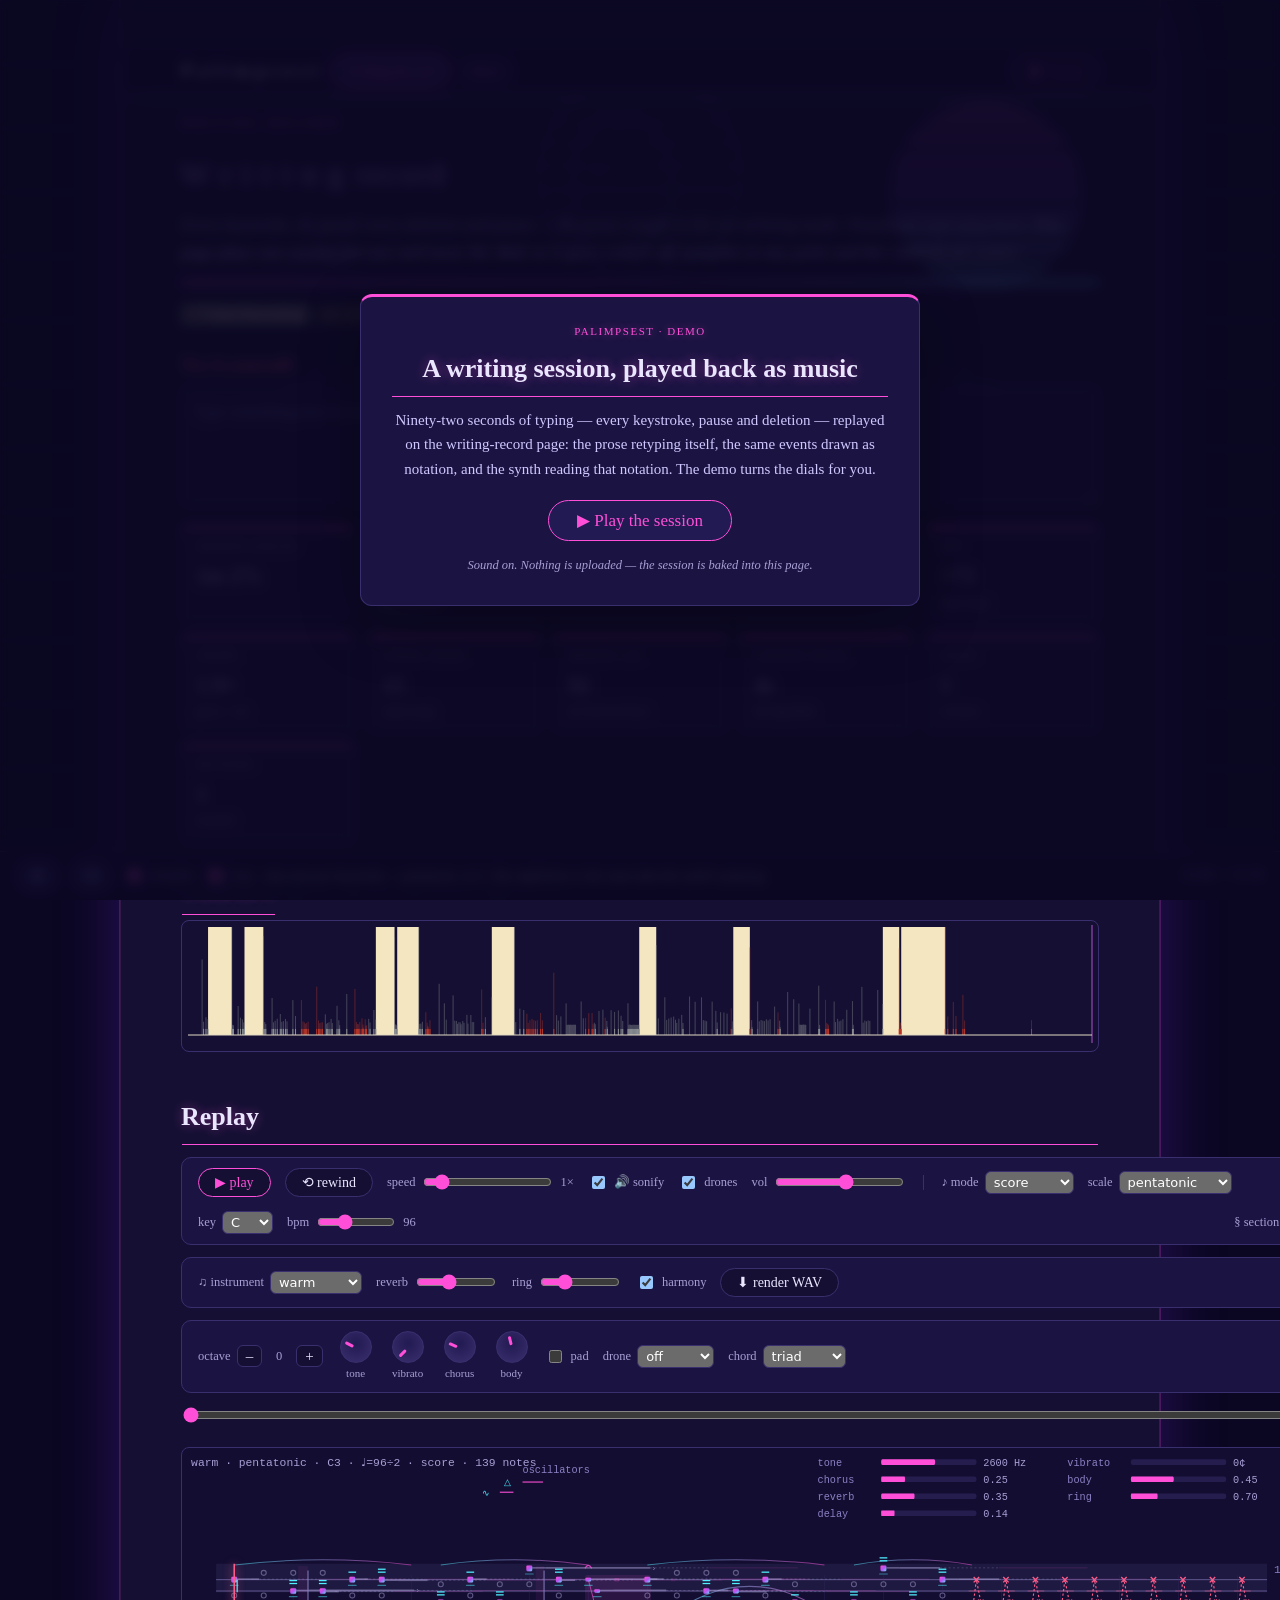
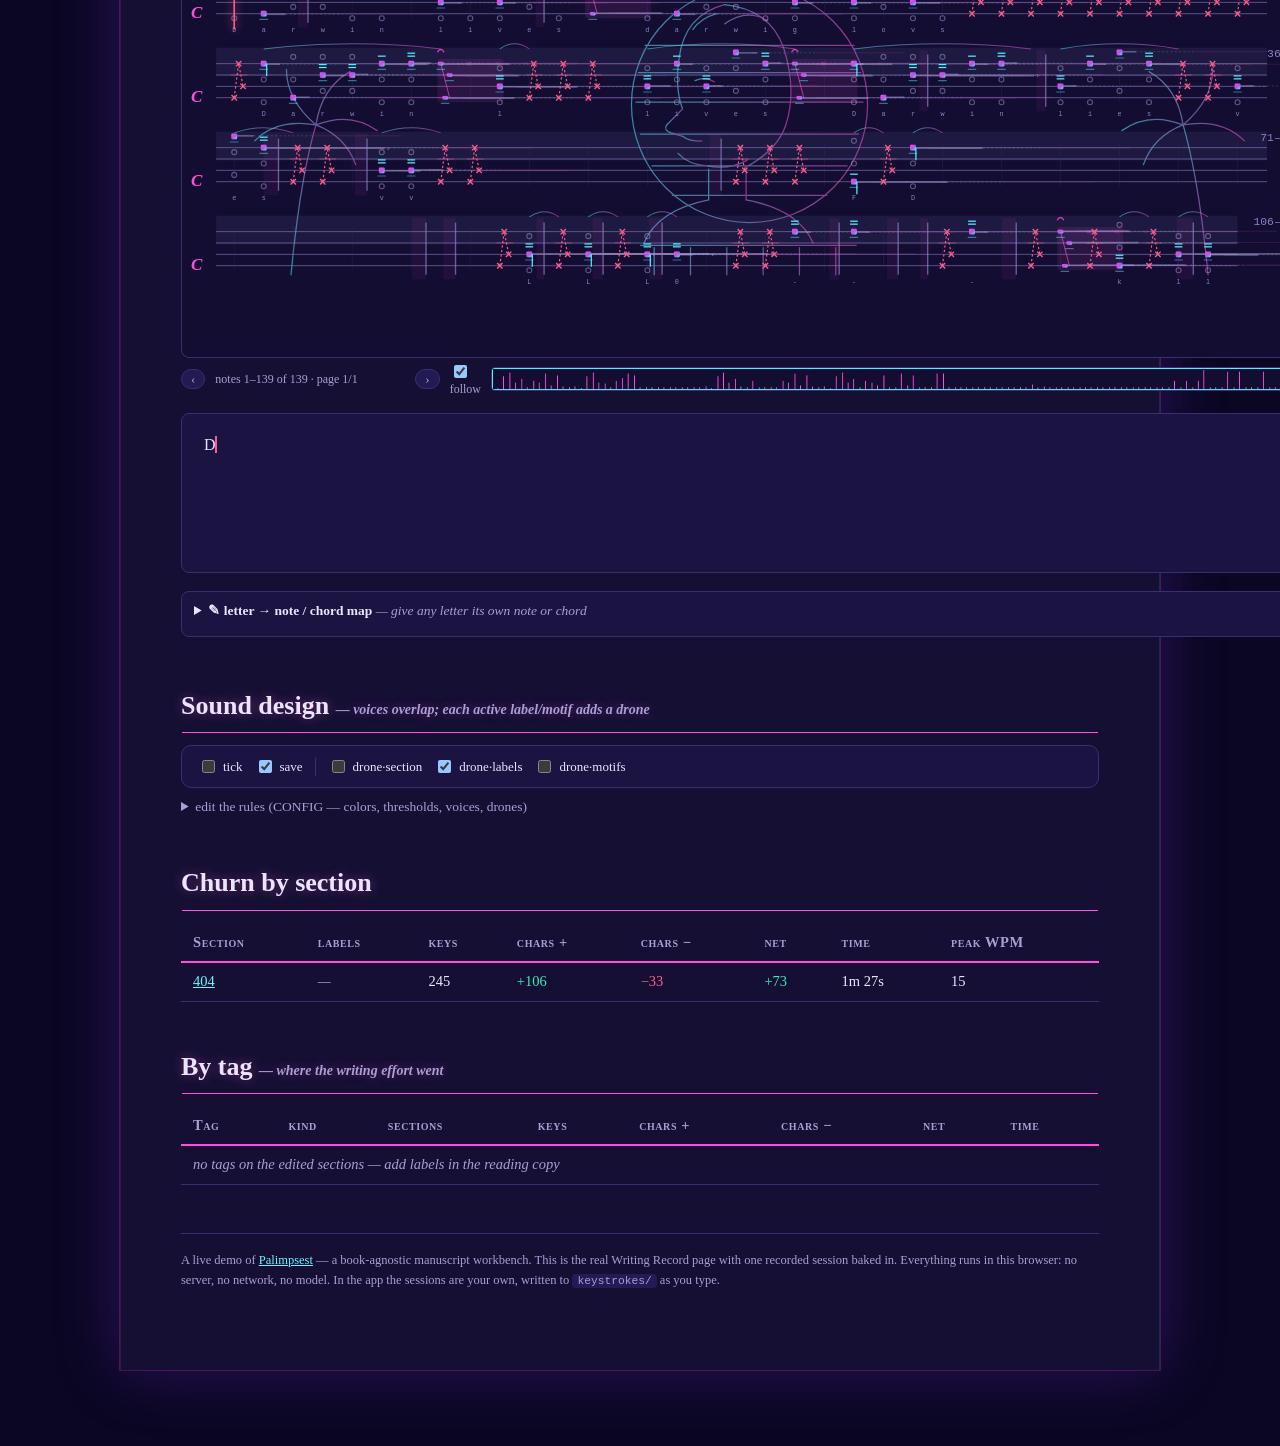
==== docs/index.html @ 19e2993a "Add recording functionality to demo page and make recording controls visible" ====
<!DOCTYPE html><html lang="en" data-theme="vapor" data-ns="paldemo"><head><meta charset="utf-8"><meta name="viewport" content="width=device-width, initial-scale=1"><meta name="description" content="A recorded writing session, replayed as notation and played back by a synthesizer — a live demo of Palimpsest's Writing Record."><script>(function(d){try{var t=localStorage.getItem('pal:'+d.dataset.ns+':theme');if(t==='paper'||t==='vapor')d.dataset.theme=t;}catch(e){}})(document.documentElement)</script>
<title>Palimpsest — Writing Record</title>
<style>
/* ============================================================ THEME TOKENS
   Two looks ship: "paper" (the original) and "vapor" (dark vaporwave). The
   theme is one attribute on <html> — nav.page_head() writes data-theme, pal.js
   flips it — so switching costs no rebuild and no redraw.

   :root holds the PAPER values, which makes paper the CSS fallback: anything
   that escapes theming, and anything printed, still gets a sane colour.
   :root[data-theme="vapor"] overrides.

   Radius and spacing are deliberately NOT tokenised — both themes want the
   same 8px/20px geometry, so tokens there would touch ~120 declarations for no
   visual payoff. Please don't "finish the job".                            */
:root{
  /* — grounds and surfaces, back to front — */
  --bg:#f1ead9;              /* the page behind the sheet */
  --paper:#fbf7ef;           /* the sheet itself (.wrap) */
  --bg2:#efe9da;             /* secondary ground: columns, shelves, bars */
  --sunk:#fbf7ec;            /* inset wells, <details>, code */
  --card:#fffdf8;            /* raised cards, menus, pills */
  --bar:#f6f0e1f2;           /* sticky top bar (translucent) */
  --field:#fff;              /* inputs and button faces */
  --hilite:#faf4e2;          /* active / selected fill */
  --invert-bg:#2b2519;       /* inverted chrome: tooltips, toolbars */
  --invert-ink:#f6f0e1;      /* text on inverted chrome */
  /* — text, most to least prominent — */
  --ink:#2b2519;             /* headings, primary text */
  --ink2:#3a3320;            /* running prose (the manuscript body) */
  --ink3:#43412f;            /* leads, card prose */
  --soft:#5c5340;            /* secondary text */
  --faint:#9c8f76;           /* captions, axis labels */
  --on-accent:#fff;          /* text sitting on a --gold fill */
  /* — accents — */
  --gold:#b8860b;            /* primary accent, brand, rules */
  --accent-hi:#a3760a;       /* accent hover */
  --accent2:#1f8a70;         /* second accent (cyan in vapor) */
  --red:#c0392b;             /* alarm, h3, caret */
  --ok:#1f8a70;              /* insertion / agreement */
  --warn:#a04000;            /* flag / attention */
  --link:#9c5a16;            /* body links */
  /* — lines and depth — */
  --line:#e3d9c4;
  --shadow:0 0 40px rgba(80,60,20,.12);
  --shadow-pop:0 4px 16px rgba(80,60,20,.18);
  --glow:none;                                    /* display-text glow */
  --iris:linear-gradient(90deg,#b8860b,#b8860b);  /* flat in paper */
  --tracking-display:-.01em;
  /* — decorative art strength (0 = off) — */
  --wash:0;                  /* page watermark, diagram pages */
  --wash-prose:0;            /* page watermark, reading surfaces */
  --art-op:.06;              /* the music screen's showpiece */
  --dot-op:0;                /* interpuncts between display letters */
  /* — small distinct surfaces (own tokens so paper parity holds exactly) — */
  --hover:#f4eedd;           /* menu/button hover wash */
  --code-bg:#efe7d4;         /* inline <code> */
  --note-bg:#f4eeddaa;       /* .note tint (translucent) */
  --quote-bg:#f4eedd88;      /* blockquote tint (translucent) */
  --mark-bg:#ffe9a8;         /* search-hit highlight (<mark>) */
}
:root[data-theme="vapor"]{
  /* Neon lives in the CHROME. Running prose stays --ink2 on --paper, a
     low-chroma dark ground at ~13:1, with no gradient and no glow behind it —
     this is a workbench you edit 9,000 words in, not a poster.             */
  --bg:#0b0722; --paper:#151033; --bg2:#191243; --sunk:#120d31; --card:#1b1442;
  --bar:#100b2ee6; --field:#221a52; --hilite:#2b1d5e;
  --invert-bg:#2a1f66; --invert-ink:#f2eeff;
  --ink:#eae6ff; --ink2:#e6e2ff; --ink3:#cfc8ff; --soft:#a89fd4; --faint:#8b81c4;
  --on-accent:#0b0722;
  --gold:#ff4fd8; --accent-hi:#ff7ae6; --accent2:#4ff0ff; --red:#ff5c8a;
  --ok:#3ce8b4; --warn:#ffb347; --link:#6ff2ff;
  --line:#3a2f6e;
  --shadow:0 0 0 1px #ff4fd833, 0 0 60px #6d28d955;
  --shadow-pop:0 8px 28px #05001fcc;
  --glow:0 0 12px #ff4fd866;
  --iris:linear-gradient(100deg,#ff4fd8,#a855f7,#4ff0ff);
  --tracking-display:.05em;
  --wash:.30; --wash-prose:.13; --art-op:.55; --dot-op:.55;
  --hover:#241a58; --code-bg:#241a58; --note-bg:#191243cc; --quote-bg:#19124399;
  --mark-bg:#6b1f57;
  /* Not cosmetic: without this the ~15 native selects on the writing-record
     page, every scrollbar and every range/checkbox render LIGHT on a dark
     page. Nothing else fixes those — they are UA-drawn.                    */
  color-scheme:dark;
}
*{box-sizing:border-box}
body{margin:0;background:var(--bg);color:var(--ink);
  font:17px/1.62 Georgia,"Iowan Old Style",serif}
.wrap{max-width:1040px;margin:0 auto;background:var(--paper);
  padding:48px 60px 80px;box-shadow:var(--shadow);min-height:100vh}
header{border-bottom:2px solid var(--gold);padding-bottom:22px;margin-bottom:8px}
.kicker{letter-spacing:.22em;text-transform:uppercase;font-size:12px;color:var(--gold)}
h1{font-size:40px;margin:.15em 0 .1em;font-weight:600;letter-spacing:-.01em}
h1 span{color:var(--soft);font-weight:400;font-size:30px}
.sub{color:var(--soft);font-style:italic;margin:.4em 0 0}
h2{font-size:26px;margin:1.7em 0 .5em;color:var(--ink);border-bottom:1px solid var(--line);padding-bottom:.2em}
h3{font-size:18px;margin:1.3em 0 .3em;color:var(--red)}
.lead{font-size:17px;color:var(--ink3)}
.note{font-size:14.5px;color:var(--soft);background:var(--note-bg);border-left:3px solid var(--gold);padding:10px 16px;border-radius:0 6px 6px 0}
svg{display:block;width:100%;height:auto;margin:18px 0;border:1px solid var(--line);border-radius:8px;background:var(--paper)}
/* shared sticky top bar (nav.py topbar_html) — same on every page */
.topbar{position:sticky;top:0;z-index:40;display:flex;flex-wrap:wrap;align-items:center;gap:6px 12px;
  margin:0 -60px 20px;padding:9px 60px;background:var(--bar);backdrop-filter:blur(6px);
  border-bottom:1px solid var(--line)}
.topbar .brand{font:600 18px Georgia,serif;color:var(--ink);text-decoration:none;white-space:nowrap;margin-right:2px}
.topbar .brand:hover{color:var(--gold)}
.topbar nav.toc{margin:0;flex:1 1 auto}
.topbar .topacts{display:flex;align-items:center;gap:8px;margin-left:8px}
/* the theme toggle takes the right-hand slot whether or not the server actions
   (Export / Rebuild) are present — they are hidden on file:// */
.paltheme{margin-left:auto;background:transparent;color:var(--gold);display:inline-flex;
  align-items:center;gap:6px}
.paltheme:hover{background:var(--hilite)}
.paltheme .tg{font-size:14px;line-height:1}
.paltheme .tl{font-variant:small-caps;letter-spacing:.06em}
.palbtn{font:13px Georgia,serif;border:1px solid var(--gold);background:var(--gold);color:var(--on-accent);
  border-radius:20px;padding:5px 14px;cursor:pointer;white-space:nowrap}
.palbtn:hover{background:var(--accent-hi);border-color:var(--accent-hi)}
.palbtn[data-pal="rebuild"]{background:transparent;color:var(--gold)}
.palbtn[data-pal="rebuild"]:hover{background:var(--hover)}
.palbtn:disabled{opacity:.45;cursor:not-allowed;background:transparent;color:var(--soft);border-color:var(--line)}
.palexport{position:relative}
.palbtn[data-pal="export-menu"]{display:inline-flex;align-items:center;gap:6px}
.palbtn .caret{font-size:11px;transition:transform .15s}
.palbtn[aria-expanded="true"] .caret{transform:rotate(180deg)}
.palmenu{position:absolute;right:0;top:calc(100% + 6px);z-index:60;background:var(--card);
  border:1px solid var(--line);border-radius:10px;box-shadow:var(--shadow-pop);
  padding:5px;min-width:170px;display:flex;flex-direction:column;gap:2px}
.palmenu[hidden]{display:none}
.palitem{font:13.5px Georgia,serif;text-align:left;background:none;border:0;border-radius:7px;
  padding:7px 12px;cursor:pointer;color:var(--ink)}
.palitem:hover{background:var(--hover);color:var(--gold)}
.palitem:disabled{opacity:.4;cursor:not-allowed;color:var(--soft)}
.palitem:disabled:hover{background:none}
.palmsg{font-size:12.5px;color:var(--soft);font-style:italic;max-width:220px;overflow:hidden;text-overflow:ellipsis;white-space:nowrap}
@media(max-width:760px){.topbar{margin:0 -20px 16px;padding:8px 20px}.topbar .topacts{margin-left:0}}
nav.toc{display:flex;flex-wrap:wrap;gap:8px;margin:22px 0 8px;align-items:center}
/* top-level links + dropdown buttons share one pill look */
nav.toc .navlink,nav.toc .navdrop-btn{font:13.5px Georgia,serif;text-decoration:none;color:var(--soft);
  border:1px solid var(--line);padding:5px 12px;border-radius:20px;background:var(--card);
  cursor:pointer;display:inline-flex;align-items:center;gap:5px}
nav.toc .navlink:hover,nav.toc .navdrop-btn:hover{border-color:var(--gold);color:var(--gold)}
nav.toc .navlink.here,nav.toc .navdrop-btn.here{border-color:var(--gold);color:var(--gold);font-weight:bold;background:var(--field)}
nav.toc .caret{font-size:10px;transition:transform .15s}
nav.toc [aria-expanded="true"] .caret{transform:rotate(180deg)}
.navdrop{position:relative;display:inline-flex}
.navdrop-menu{position:absolute;left:0;top:calc(100% + 6px);z-index:60;background:var(--card);
  border:1px solid var(--line);border-radius:10px;box-shadow:var(--shadow-pop);
  padding:5px;min-width:180px;display:flex;flex-direction:column;gap:1px}
.navdrop-menu[hidden]{display:none}
.navdrop-menu a.navitem{font:13.5px Georgia,serif;text-decoration:none;color:var(--ink);
  border:0;background:none;border-radius:7px;padding:7px 12px;white-space:nowrap;display:block}
.navdrop-menu a.navitem:hover{background:var(--hover);color:var(--gold)}
.navdrop-menu a.navitem.here{color:var(--gold);font-weight:bold}
table{border-collapse:collapse;width:100%;margin:14px 0;font-size:14.5px}
th,td{text-align:left;padding:7px 12px;border-bottom:1px solid var(--line);vertical-align:top}
th{color:var(--soft);font-variant:small-caps;letter-spacing:.04em;border-bottom:2px solid var(--gold)}
footer{margin-top:48px;padding-top:16px;border-top:1px solid var(--line);
  font-size:12.5px;color:var(--soft)}
blockquote{border-left:3px solid var(--gold);margin:1em 0;padding:.3em 18px;color:var(--soft);font-style:italic;background:var(--quote-bg)}
code{background:var(--code-bg);padding:1px 5px;border-radius:4px;font-size:.9em}
a{color:var(--link)}
.lchip{font-size:11px;border:1px solid;border-radius:12px;padding:1px 8px;margin-left:4px;
  display:inline-block;font-style:italic}

/* ---- the page watermark ----------------------------------------------------
   Delivered as CSS, not markup, so it reaches all 16 surfaces (including the
   three hand-written static pages and copyedit) with no HTML changes at all.
   Three deliberate choices:
     · isolation:isolate + z-index:-1, NOT position:relative on .wrap's children —
       that would break .topbar's position:sticky.
     · no-repeat, anchored near the top, never background-attachment:fixed. The
       art sits behind the header and the first screen and then stops, so on a
       238-section reading copy it cannot end up behind paragraph 400. This is
       the readability guard, not the opacity.
     · mix-blend-mode:screen can only lighten, never darken, so it cannot muddy
       text; and suppression is one token (--wash:0 in paper and in print).
   The '#' in the data-URI is percent-encoded — unencoded it truncates the URL at
   the fragment and you get no image and no error. */
.wrap{position:relative;isolation:isolate}
.wrap::before{content:"";position:absolute;inset:0;z-index:-1;pointer-events:none;
  background:url("data:image/svg+xml,<svg xmlns='http://www.w3.org/2000/svg' viewBox='0 0 1000 420' fill='none'> <defs><linearGradient id='i' x1='0' y1='0' x2='1' y2='1'> <stop offset='0' stop-color='%23ff4fd8'/><stop offset='.5' stop-color='%23a855f7'/> <stop offset='1' stop-color='%234ff0ff'/></linearGradient></defs> <g stroke='url(%23i)' stroke-width='1.2' stroke-linecap='round' stroke-linejoin='round'> <%21-- sun: a disc cut by widening bands --> <circle cx='500' cy='170' r='118'/> <path d='M395 108h210M389 132h222M386 158h228M389 186h222M398 214h204M416 242h168'/> <%21-- horizon grid --> <path d='M60 330h880'/> <path d='M60 420 500 330M180 420 500 330M300 420 500 330M420 420 500 330M500 420v-90M580 420 500 330M700 420 500 330M820 420 500 330M940 420 500 330'/> <path d='M150 420h700M250 396h500M330 376h340M395 360h210'/> <%21-- the bust: 3/4 profile, open contours --> <path d='M470 96q-40 10-46 54-4 30 4 52'/> <path d='M428 202l-16 16q-4 6 4 8l12 3'/> <path d='M428 229q8 6 20 5'/> <path d='M424 246q10 12 30 13'/> <path d='M454 259q22 4 40-6'/> <path d='M470 96q46 4 60 44 14 42 2 78-8 24-38 41'/> <path d='M494 259v34M456 262v31'/> <path d='M441 168q10-5 20 1'/> <path d='M470 116q22-16 44-4M462 106q-16 4-24 16'/> <%21-- shoulders and a fluted column stub --> <path d='M456 293q-52 10-66 44M494 293q54 10 68 44'/> <path d='M386 337h228'/> <path d='M400 420V344M436 420V342M472 420V341M508 420V341M544 420V342M580 420V344'/> <path d='M392 420h216'/> <%21-- palms, flanking --> <path d='M118 420q10-96 26-152'/> <path d='M144 268q-40-6-62 16M144 268q-30-26-30-56M144 268q6-38 34-54M144 268q34-14 62 6M144 268q30 12 40 40'/> <path d='M882 420q-10-96-26-152'/> <path d='M856 268q40-6 62 16M856 268q30-26 30-56M856 268q-6-38-34-54M856 268q-34-14-62 6M856 268q-30 12-40 40'/> </g></svg>") no-repeat center 30px / min(860px,88%) auto;
  opacity:var(--wash);mix-blend-mode:screen}
/* The two surfaces you actually write in get the quieter setting. Keyed off the
   presence of a section block (.sec = reading copy, .ce = copyedit) so no builder
   has to know about it. */
body:has(.sec) .wrap::before,
body:has(.ce) .wrap::before{opacity:var(--wash-prose)}

/* ---- vapor display type ---------------------------------------------------
   The interpunct is a pseudo-element on a wrapper span pal.js added (dotifyLead).
   In paper there is NO ::after rule at all — deliberately, rather than hiding it
   with opacity:0, because an invisible pseudo-element still occupies advance
   width and would silently space out every heading on the quiet theme. */
[data-theme="vapor"] .dt::after{content:"\00B7";color:var(--gold);opacity:var(--dot-op)}
[data-theme="vapor"] .dt.last::after{content:none}   /* no trailing dot per word */
[data-theme="vapor"] h1{letter-spacing:var(--tracking-display);text-shadow:var(--glow)}
[data-theme="vapor"] .topbar .brand{letter-spacing:.04em}
/* the kickers already use '·' as a WORD separator, so they get the signature from
   tracking instead of letter-dotting (which would read R·e·g·i·s·t·e·r· ·S·t·r·i·p) */
[data-theme="vapor"] .kicker{letter-spacing:.34em}

/* ---- vapor chrome ---------------------------------------------------------
   Where the look actually lives. All of it is confined to frame and furniture —
   headers, rules, chips, spines, the bar — so the manuscript body underneath
   stays plain light-on-dark with no gradient and no glow behind it. */
[data-theme="vapor"] body{
  /* a faint horizon grid over the whole page, fixed so it reads as a ground the
     content floats on rather than something that scrolls with the text */
  background-image:
    repeating-linear-gradient(to right, #ff4fd80c 0 1px, transparent 1px 64px),
    repeating-linear-gradient(to bottom, #4ff0ff0a 0 1px, transparent 1px 64px);
  background-attachment:fixed;
}
/* the header rule becomes the iridescent band */
[data-theme="vapor"] header{border-bottom:0;padding-bottom:18px;position:relative}
[data-theme="vapor"] header::after{content:"";position:absolute;left:0;right:0;bottom:0;height:3px;
  background:var(--iris);border-radius:2px;box-shadow:0 0 14px #ff4fd855}
/* a sun sitting behind the page title: disc + scan bands, drawn in pure CSS */
[data-theme="vapor"] header::before{content:"";position:absolute;right:2%;top:-14px;
  width:190px;height:190px;border-radius:50%;pointer-events:none;z-index:0;
  background:
    repeating-linear-gradient(to bottom, transparent 0 12px, #0b072266 12px 15px,
      transparent 15px 26px, #0b072288 26px 31px, transparent 31px 46px, #0b0722aa 46px 54px),
    linear-gradient(180deg,#ff4fd8,#a855f7 55%,#4ff0ff);
  opacity:.30;filter:blur(.3px)}
[data-theme="vapor"] header>*{position:relative;z-index:1}
[data-theme="vapor"] h2{border-bottom:0;box-shadow:0 2px 0 -1px var(--gold);text-shadow:var(--glow)}
[data-theme="vapor"] .kicker{text-shadow:0 0 10px #ff4fd877}
[data-theme="vapor"] .topbar{border-bottom:0;box-shadow:0 1px 0 0 #ff4fd855, 0 6px 24px -12px #4ff0ff66}
[data-theme="vapor"] .palbtn{background:var(--iris);border-color:transparent;color:#0b0722;font-weight:600}
[data-theme="vapor"] .palbtn[data-pal="rebuild"],[data-theme="vapor"] .paltheme{
  background:transparent;color:var(--gold);border-color:var(--gold)}
[data-theme="vapor"] nav.toc .navlink.here,[data-theme="vapor"] nav.toc .navdrop-btn.here{
  box-shadow:0 0 12px -2px var(--gold)}
/* a section's coloured spine gets a glow; the prose inside is untouched */
[data-theme="vapor"] .sec{box-shadow:-3px 0 14px -6px var(--gold)}
[data-theme="vapor"] .wrap{border-left:1px solid #ff4fd822;border-right:1px solid #4ff0ff1c}
/* editable surfaces: an invisible caret makes the app unusable, and the default
   selection is unreadable on this ground */
[data-theme="vapor"] .body,[data-theme="vapor"] textarea,[data-theme="vapor"] input,
[data-theme="vapor"] [contenteditable]{caret-color:var(--gold)}
[data-theme="vapor"] ::selection{background:#ff4fd855;color:#fff}
[data-theme="vapor"] ::placeholder{color:var(--faint);opacity:1}

/* "built HH:MM" badge (nav.build_stamp) — a stale tab should be obvious */
.buildstamp{position:fixed;bottom:6px;left:8px;z-index:99999;font:11px/1 ui-monospace,Menlo,monospace;
  color:var(--faint);background:var(--bar);border:1px solid var(--line);border-radius:6px;
  padding:3px 7px;pointer-events:none;user-select:none}
@media(max-width:760px){.wrap{padding:28px 20px}h1{font-size:30px}}

/* print / PDF: black-and-white friendly — drop chrome, render colored chips as outlined
   black-on-white so nothing depends on colour on a mono printer */
@media print{
  /* Print is its own theme and must not depend on which look you were reading in:
     forcing the tokens here makes both themes print identically, and keeps the
     exports (which never see this stylesheet) honest. */
  :root, :root[data-theme="vapor"]{
    --bg:#fff; --paper:#fff; --bg2:#fff; --sunk:#fff; --card:#fff; --bar:#fff;
    --field:#fff; --hilite:#fff; --invert-bg:#fff; --invert-ink:#000;
    --ink:#000; --ink2:#000; --ink3:#000; --soft:#333; --faint:#555; --on-accent:#000;
    --gold:#000; --accent-hi:#000; --accent2:#000; --red:#000; --ok:#000; --warn:#000;
    --link:#000; --line:#bbb;
    --shadow:none; --shadow-pop:none; --glow:none; --iris:none;
    --note-bg:#fff; --quote-bg:#fff; --code-bg:#fff; --hover:#fff; --mark-bg:#fff;
    --wash:0; --wash-prose:0; --art-op:0; --dot-op:0;
    --tracking-display:-.01em;
    color-scheme:light;
  }
  .dt::after{content:none}          /* not opacity:0 — that keeps the advance width */
  .paltheme,.wrap::before{display:none !important}
  /* the vapor chrome is decoration: none of it should reach paper */
  [data-theme="vapor"] body{background-image:none}
  [data-theme="vapor"] header::before,[data-theme="vapor"] header::after{display:none}
  [data-theme="vapor"] header{border-bottom:2px solid #000;padding-bottom:22px}
  [data-theme="vapor"] h2{box-shadow:none;border-bottom:1px solid #bbb;text-shadow:none}
  [data-theme="vapor"] .kicker{text-shadow:none}
  [data-theme="vapor"] .sec,[data-theme="vapor"] .wrap,[data-theme="vapor"] .topbar{
    box-shadow:none;border-left-color:#bbb;border-right-color:#bbb}
  .nh{fill:#000}
  #scoreart .art-bust,#scoreart .art-palm,#scoreart .art-sun{display:none}
  body{background:#fff;color:#000}
  .wrap{max-width:none;box-shadow:none;padding:0 8px;min-height:0}
  /* hide the interactive chrome */
  .topbar,nav.toc,.buildstamp,.filterbar,.idxctl,.idxhelp,#bstatus,#modebar,.paltheme,
  #recbar,#secbar,#seltoolbar,.rctl,#voices,.cfg,#drop,.src,.replay .rctl,.filt,.go{display:none !important}
  /* colour → outlined black/white (chips, pills, counts, badges) */
  .mchip,.lchip,.term .tg,.term .ct,.colhd .gn,.shelfct,.partbadge,
  .cebadge,.achip,.lchip{background:#fff !important;color:#000 !important;border:1px solid #999 !important;box-shadow:none !important}
  a,.term .secs a,.row,.tn,.al,.nt{color:#000 !important}
  .row{border:1px solid #bbb !important;border-left:3px solid #000 !important;background:#fff !important}
  h1,h2,.typegrp h2{color:#000 !important;border-bottom-color:#000 !important}
  .term,.typegrp,.row,tr{break-inside:avoid}
}

/* Palimpsest — writing-record DEMO chrome.
 * Everything the standalone page adds on top of the real style.css: the
 * click-to-start splash (a gesture is required before any browser will let the
 * synth make a sound), the caption bar the autopilot narrates into, and the
 * removal of the source pickers — this page has exactly one session in it. */

/* one session, baked in: no file picker, no drop zone, no server list */
.src, #drop { display: none !important; }

body { padding-bottom: 76px; }        /* room for the fixed caption bar */

/* ---------------------------------------------------------------- splash --- */
.demosplash {
  position: fixed; inset: 0; z-index: 60; display: flex; align-items: center; justify-content: center;
  background: color-mix(in srgb, var(--bg) 86%, transparent);
  backdrop-filter: blur(6px); padding: 24px; transition: opacity .38s;
}
.demosplash.gone { opacity: 0; pointer-events: none; }
.demosplash .card {
  max-width: 560px; background: var(--card); border: 1px solid var(--line);
  border-top: 3px solid var(--gold); border-radius: 12px; padding: 26px 30px 30px;
  box-shadow: 0 18px 60px rgba(0,0,0,.28); text-align: center;
}
.demosplash .kicker { font-size: 11px; letter-spacing: .14em; text-transform: uppercase; color: var(--gold); }
.demosplash h2 { margin: 8px 0 12px; border: none; font-size: 26px; color: var(--ink); }
.demosplash p { color: var(--ink3); font: 15px/1.65 Georgia, serif; margin: 0 0 18px; }
.demosplash .fine { font-size: 12.5px; color: var(--soft); font-style: italic; margin: 14px 0 0; }
.demosplash button {
  font: 17px Georgia, serif; border: 1px solid var(--gold); color: var(--gold);
  background: var(--field); border-radius: 24px; padding: 9px 28px; cursor: pointer; transition: .15s;
}
.demosplash button:hover { background: var(--hilite); }

/* ----------------------------------------------------------- caption bar --- */
.demobar {
  position: fixed; left: 0; right: 0; bottom: 0; z-index: 40;
  display: flex; align-items: center; gap: 12px; padding: 9px 16px;
  background: var(--bar); border-top: 1px solid var(--line);
  backdrop-filter: blur(8px); font: 13px Georgia, serif; color: var(--soft);
}
.demobar button {
  font: 15px Georgia, serif; border: 1px solid var(--line); background: var(--field);
  color: var(--ink); border-radius: 18px; padding: 3px 13px; cursor: pointer; line-height: 1.5;
}
.demobar button:hover { border-color: var(--gold); color: var(--gold); }
.demobar label { display: inline-flex; align-items: center; gap: 5px; font-size: 12.5px; white-space: nowrap; }
.demobar input[type=checkbox] { accent-color: var(--gold); }
#demo-say {
  flex: 1; min-width: 0; color: var(--ink2); font-style: italic; transition: opacity .16s;
  overflow: hidden; text-overflow: ellipsis; white-space: nowrap;
}
#demo-prog { font: 12px ui-monospace, Menlo, monospace; color: var(--faint); }

@media (max-width: 700px) {
  .demobar { flex-wrap: wrap; }
  #demo-say { flex-basis: 100%; white-space: normal; }
}

</style>
<style>
.src{display:flex;flex-wrap:wrap;gap:10px;align-items:center;margin:16px 0}
.src select,.src button,.src label.file{font:13.5px Georgia,serif;border:1px solid var(--line);
  background:var(--card);border-radius:18px;padding:5px 14px;color:var(--soft);cursor:pointer}
.src select:hover,.src button:hover,.src label.file:hover{border-color:var(--gold);color:var(--gold)}
.src input[type=file]{display:none}
#drop{border:2px dashed var(--line);border-radius:10px;padding:22px;text-align:center;color:var(--soft);
  margin:8px 0 18px;transition:.15s;font-style:italic}
#drop.hot{border-color:var(--gold);background:var(--sunk);color:var(--gold)}
.stats{display:grid;grid-template-columns:repeat(auto-fill,minmax(150px,1fr));gap:12px;margin:12px 0 8px}
.tile{background:var(--card);border:1px solid var(--line);border-top:3px solid var(--gold);
  border-radius:8px;padding:9px 14px}
.tile .k{font-size:11px;text-transform:uppercase;letter-spacing:.06em;color:var(--soft)}
.tile .v{font-size:22px;color:var(--ink);margin-top:2px}
.tile .u{font-size:12px;color:var(--soft)}
.striphd{display:flex;align-items:center;gap:14px;flex-wrap:wrap;margin:26px 0 6px}
.leg{display:inline-flex;align-items:center;gap:5px;font-size:12.5px;color:var(--soft)}
.leg i{width:11px;height:11px;border-radius:2px;display:inline-block}
#strip{width:100%;height:132px;border:1px solid var(--line);border-radius:8px;background:var(--paper);display:block}
.replay{display:grid;grid-template-columns:1fr;gap:12px;margin-top:10px}
.rctl{display:flex;flex-wrap:wrap;gap:14px;align-items:center;background:var(--card);
  border:1px solid var(--line);border-radius:10px;padding:10px 16px}
.rctl button{font:14px Georgia,serif;border:1px solid var(--line);background:var(--paper);
  border-radius:20px;padding:5px 16px;cursor:pointer;color:var(--ink)}
.rctl button.primary{border-color:var(--gold);color:var(--gold)}
.rctl label{font-size:12.5px;color:var(--soft);display:inline-flex;align-items:center;gap:6px}
.rctl input[type=range]{accent-color:var(--gold)}
.rctl .sect{font-size:12.5px;color:var(--soft);margin-left:auto}
#page{background:var(--card);border:1px solid var(--line);border-radius:8px;padding:18px 22px;
  min-height:160px;white-space:pre-wrap;font:16px/1.6 Georgia,serif;color:var(--ink2)}
#page .car{border-left:2px solid var(--red);margin-left:-1px;animation:blink 1s steps(1) infinite}
@keyframes blink{50%{opacity:0}}
#scrub{width:100%;accent-color:var(--gold)}
.empty{color:var(--soft);font-style:italic}
.churn td.pos{color:var(--ok)}.churn td.neg{color:var(--red)}
.lchip{font-size:11px;border:1px solid;border-radius:12px;padding:0 7px;margin:0 3px 0 0;display:inline-block;font-style:italic}
#voices{display:flex;flex-wrap:wrap;gap:12px;align-items:center;background:var(--card);
  border:1px solid var(--line);border-radius:10px;padding:10px 16px;margin:6px 0}
#voices label{font-size:13px;color:var(--ink);display:inline-flex;align-items:center;gap:5px}
#voices .vsep{width:1px;height:18px;background:var(--line)}
.cfg{margin:8px 0}
.cfg summary{cursor:pointer;color:var(--soft);font-size:13.5px}
.cfg textarea{width:100%;min-height:220px;font:12px ui-monospace,Menlo,monospace;
  border:1px solid var(--line);border-radius:8px;padding:10px;background:var(--card);color:var(--ink);margin-top:8px}
.cfg .row{display:flex;gap:10px;align-items:center;margin-top:6px}
.cfg button{font:13px Georgia,serif;border:1px solid var(--line);background:var(--paper);
  border-radius:16px;padding:4px 14px;cursor:pointer;color:var(--ink)}
.cfg button.primary{border-color:var(--gold);color:var(--gold)}
.cfg .st{font-size:12.5px;color:var(--soft);font-style:italic}
.tag{font-size:11px;border:1px solid var(--line);border-radius:10px;padding:0 6px;color:var(--soft)}
.msep{display:inline-block;width:1px;height:15px;background:var(--line);margin:0 3px;vertical-align:middle}
.rctl select{font:13px system-ui;border:1px solid var(--line);border-radius:6px;padding:2px 4px}
/* ---- the score ------------------------------------------------------------
   Everything colour-bearing here is a class, never a presentation attribute, so
   flipping the theme restyles the drawn score with no redraw. */
.scorewrap{margin:10px 0 4px}
/* the showpiece: opacity and (in paper) colour come from CSS, never from a
   presentation attribute — var() does not resolve in those */
#scoredecor{opacity:var(--art-op)}
[data-theme="paper"] #scoredecor{stroke:var(--faint)}
#scoreart{border:1px solid var(--line);border-radius:8px;background:var(--sunk);margin:0}
.staffline{stroke:var(--faint);stroke-width:.7;opacity:.75}
.clef{fill:var(--gold);font:italic 700 15px Georgia,serif}
.syslabel{fill:var(--faint);font:10px ui-monospace,Menlo,monospace}
.nh{fill:url(#irisNote)}                 /* notehead — iridescent in vapor … */
[data-theme="paper"] .nh{fill:var(--ink)} /* … plain ink in paper (attr loses to CSS) */
.nh-dia{stroke:var(--gold);stroke-width:.6}
.stem{stroke:var(--accent2);stroke-width:1.1}
.harm{fill:none;stroke:var(--soft);stroke-width:.9;opacity:.5}
.padnote{fill:none;stroke:var(--accent2);stroke-width:.7;opacity:.4}
/* --- parametric marks. Everything here is scaled or faded by a CSS custom property
   set in applyScoreVars(), so turning a knob repaints nothing. --- */
.envdecay{stroke:var(--soft);stroke-width:1.4;opacity:.5}
.envline{stroke:var(--soft);opacity:.5}
.vib{fill:none;stroke:var(--accent2);stroke-width:.7;opacity:calc(var(--vib,0)*.9);
  transform-box:fill-box;transform-origin:center;transform:scaleY(var(--vib,0))}
.reltail{stroke:var(--soft);stroke-width:.7;opacity:.32;stroke-dasharray:2 2}
.revtail{stroke:var(--gold);stroke-width:.7;opacity:calc(var(--rev,0)*.5);
  stroke-dasharray:calc(var(--revmax,0)) 999}
.attack{stroke:var(--soft);stroke-width:.7;opacity:.4}
.clip{fill:var(--faint);font:7px ui-monospace,Menlo,monospace}
.ghost{fill:var(--gold);opacity:calc(var(--chorus,0)*.38)}
.subline{stroke:var(--accent2);stroke-linecap:round;opacity:var(--sub,0);
  stroke-width:calc(.2px + var(--sub,0)*1.8px)}
.echo{fill:var(--gold)}
.inflect{stroke:var(--accent2);stroke-width:.8;opacity:.7}
.ltr{fill:var(--faint);font:6px ui-monospace,Menlo,monospace;text-anchor:middle}
.harm{stroke-width:calc(.5px + var(--harm-gain,0)*1.2px);opacity:calc(.2 + var(--harm-gain,0)*.7)}
.tonveil{fill:var(--faint);opacity:.10;transform-box:fill-box;transform-origin:top;
  transform:scaleY(calc(1 - var(--tone-frac,1)))}
.beatgrid{stroke:var(--line);stroke-width:.5;opacity:.5;fill:none}
.pedal{stroke:var(--accent2);stroke-linecap:round;opacity:var(--drone-on,0);
  stroke-width:calc(.4px + var(--drone,0)*1.6px)}
.pedal5{opacity:calc(var(--drone-on,0)*.55)}
.pedlab{fill:var(--faint);font:8px ui-monospace,Menlo,monospace;opacity:var(--drone-on,0)}
.clefoct{fill:var(--accent2);font:9px Georgia,serif}
/* the directions strip */
.hdline{fill:var(--soft);font:10px ui-monospace,Menlo,monospace}
.hdlab{fill:var(--faint);font:9px ui-monospace,Menlo,monospace}
.mval{fill:var(--soft);font:9px ui-monospace,Menlo,monospace}
.msupp{fill:var(--faint);opacity:.75}
.mtrack{fill:var(--line);opacity:.5}
.mfill{fill:var(--gold);transform-box:fill-box;transform-origin:left}
.osc{stroke:var(--gold);stroke-width:1.2;opacity:.8}
.oscw{fill:var(--accent2);font:8px ui-monospace,Menlo,monospace}
.cadbox{fill:var(--gold);opacity:.10}
.cadtie{stroke:var(--gold);stroke-width:.8;opacity:.7}
.breathmk{stroke:var(--gold);stroke-width:1.1;opacity:.8}
.orn{stroke:var(--red);stroke-width:1;fill:none;stroke-dasharray:2 2}
.ornx{stroke:var(--red);stroke-width:1.2}
.strike{stroke:var(--red);stroke-width:.7;opacity:.55}
.divisio{stroke:var(--faint);stroke-width:1.2;opacity:.7}
.pauseband{fill:var(--gold);opacity:.06}
.savemk{stroke:var(--accent2);stroke-width:1;opacity:.85}
.gesture{fill:none;stroke:url(#irisLine);stroke-width:.9}
[data-theme="paper"] .gesture{stroke:var(--faint)}
.shead{stroke:var(--red);stroke-width:1.4}
[data-theme="vapor"] .shead{filter:drop-shadow(0 0 4px var(--red))}
.scorebar{display:flex;align-items:center;gap:10px;font:12px Georgia,serif;color:var(--soft);margin-top:4px}
.scorebar button{font:13px Georgia,serif;border:1px solid var(--line);background:var(--field);
  color:var(--soft);border-radius:10px;padding:1px 9px;cursor:pointer}
.scorebar button:hover{border-color:var(--gold);color:var(--gold)}
#scpos{min-width:190px}
#scmap{flex:1;height:24px;border:1px solid var(--line);border-radius:4px;background:var(--sunk);cursor:pointer;
  display:block;width:auto;margin:0}
.knob{width:32px;height:32px;border-radius:50%;background:radial-gradient(circle at 50% 38%,var(--field),var(--line));
  border:1px solid var(--line);position:relative;cursor:ns-resize;display:inline-block;vertical-align:middle;touch-action:none}
.knob .kdot{position:absolute;left:50%;top:4px;width:3px;height:9px;background:var(--gold);border-radius:2px;
  transform-origin:50% 12px;transform:translateX(-50%) rotate(var(--ang,0deg))}
.klabel{font-size:11px;color:var(--soft);display:inline-flex;flex-direction:column;align-items:center;gap:2px;margin:0 3px}
.rctl .octbtn{font:15px Georgia,serif;border:1px solid var(--line);background:var(--paper);border-radius:6px;
  padding:0 8px;cursor:pointer;line-height:20px}
.lmap{margin:6px 0 4px;border:1px solid var(--line);border-radius:8px;padding:4px 12px 10px;background:var(--card)}
.lmap>summary{cursor:pointer;font-weight:bold;font-size:13.5px;padding:4px 0}
.lmhelp{font-size:12.5px;color:var(--soft);margin:6px 0 8px}
.lmgrid{display:grid;grid-template-columns:repeat(13,1fr);gap:4px;margin:6px 0}
.lmcell{border:1px solid var(--line);border-radius:6px;padding:3px 2px;text-align:center;cursor:pointer;background:var(--field)}
.lmcell b{font-size:14px;display:block;line-height:1.1}
.lmcell .lmtag{font-size:8.5px;color:var(--gold);min-height:11px;display:block;white-space:nowrap;overflow:hidden}
.lmcell.set{border-color:var(--gold);background:var(--hilite)}
.lmcell.sel{outline:2px solid var(--red);outline-offset:-1px}
.lmedit{display:flex;flex-wrap:wrap;gap:10px;align-items:center;margin:6px 0;font-size:13px}
.lmedit select,.lmedit input{font:13px system-ui;border:1px solid var(--line);border-radius:6px;padding:2px 4px}
.lmedit button{font:13px Georgia,serif;border:1px solid var(--line);background:var(--paper);border-radius:6px;padding:3px 10px;cursor:pointer}
.lmedit .lmsel{font-weight:bold;font-size:16px;min-width:18px;color:var(--red)}
</style></head><body data-demo-session="session"><div class="wrap">
<div class="topbar"><a class="brand" href="https://github.com/caerjar/Palimpsest" title="Palimpsest on GitHub">Palimpsest</a><nav class="toc"><span class="navlink here">Writing Record</span><span class="navlink" style="color:var(--gold);cursor:default">demo</span></nav><button class="palbtn paltheme" data-pal="theme" aria-pressed="false" title="switch the look — vapor or paper"><span class="tg">◐</span><span class="tl">Vapor</span></button></div>
<header><div class="kicker">Writing Record</div>
<h1>Writing <span>record</span></h1>
<p class="sub">Every keystroke, its speed, every deletion and pause — the prose caught in the act of being made. Visualized, and sung back. <b>This page plays one session for you and turns the dials as it goes; switch off <i>autopilot</i> at any point and the controls are yours.</b></p></header>

<div class="src">
  <select id="pick"><option value="">— server sessions —</option></select>
  <label class="file">📂 open .jsonl<input id="fileinp" type="file" accept=".jsonl,.ndjson,application/json,text/plain"></label>
  <button id="lsbtn">⤓ from this browser</button>
  <button id="reload">↻ refresh list</button>
  <button id="dlsession" hidden>⬇ download .jsonl</button>
  <span id="srcnote" class="empty"></span>
</div>
<div id="drop">drop a <code>writing-*.jsonl</code> here</div>

<!-- Recording controls -->
<div id="record-controls" style="margin: 16px 0;">
  <button id="record-btn" class="primary">🎤 Start Recording</button>
  <button id="stop-btn" disabled>⏹ Stop Recording</button>
  <span id="record-status">Ready to record</span>
  <div id="record-info" style="margin-top: 8px; display: none;">
    <span id="record-duration">00:00</span>
    <button id="download-wav">⬇ Download WAV</button>
    <button id="download-mp3" disabled>⬇ Download MP3 (coming soon)</button>
  </div>
</div>

<!-- Demo typing area for user recording -->
<div id="demo-typing-area" style="margin-top: 16px;">
  <h3>Try it yourself:</h3>
  <textarea id="demo-textarea" placeholder="Type something here to record your own session..." 
            style="width: 100%; height: 120px; font: 16px/1.6 Georgia, serif; 
                   border: 1px solid var(--line); border-radius: 8px; padding: 12px;
                   background: var(--card); color: var(--ink);"></textarea>
</div>

<div id="view" hidden>
  <div class="stats" id="stats"></div>

  <div class="striphd"><h2 style="margin:0;border:none">Cadence</h2>
    <span class="leg"><i style="background:var(--ok)"></i>insert</span>
    <span class="leg"><i style="background:#c0392b"></i>delete</span>
    <span class="leg"><i style="background:#909497"></i>navigation</span>
    <span class="leg"><i style="background:#f4e6c0"></i>pause &gt;1.5s</span>
    <span class="leg" style="margin-left:auto;font-style:italic">height = time since previous key (taller = longer wait)</span>
  </div>
  <canvas id="strip"></canvas>

  <h2>Replay</h2>
  <div class="replay">
    <div class="rctl">
      <button id="play" class="primary">▶ play</button>
      <button id="rewind">⟲ rewind</button>
      <label>speed <input id="speed" type="range" min="0.25" max="8" step="0.25" value="1"><span id="speedv">1×</span></label>
      <label><input id="sonify" type="checkbox" checked> 🔊 sonify</label>
      <label><input id="drones" type="checkbox" checked> drones</label>
      <label>vol <input id="gain" type="range" min="0" max="1" step="0.01" value="0.5"></label>
      <span class="msep"></span>
      <label>♪ mode <select id="mmode"><option value="score">score</option><option value="realtime">real-time</option></select></label>
      <label>scale <select id="mscale"></select></label>
      <label>key <select id="mroot"></select></label>
      <label>bpm <input id="mbpm" type="range" min="40" max="220" step="1" value="96" style="width:78px"><span id="mbpmv">96</span></label>
      <span class="sect" id="nowsec"></span>
    </div>
    <div class="rctl">
      <label>♫ instrument <select id="minst"></select></label>
      <label>reverb <input id="mrev" type="range" min="0" max="0.9" step="0.01" value="0.35" style="width:80px"></label>
      <label>ring <input id="msus" type="range" min="0.05" max="2.5" step="0.05" value="0.7" style="width:80px"></label>
      <label><input id="mharm" type="checkbox" checked> harmony</label>
      <button id="mrender">⬇ render WAV</button>
      <span class="sect" id="renderst" style="font-style:italic"></span>
    </div>
    <div class="rctl">
      <label>octave <button class="octbtn" id="octdn">–</button><span id="octv" style="min-width:22px;text-align:center;display:inline-block">0</span><button class="octbtn" id="octup">+</button></label>
      <span class="klabel"><span class="knob" id="ktone"></span>tone</span>
      <span class="klabel"><span class="knob" id="kvib"></span>vibrato</span>
      <span class="klabel"><span class="knob" id="kchor"></span>chorus</span>
      <span class="klabel"><span class="knob" id="ksub"></span>body</span>
      <label><input id="mpad" type="checkbox"> pad</label>
      <label>drone <select id="mdrone"><option value="off">off</option><option value="tonic">tonic</option><option value="section">section</option></select></label>
      <label>chord <select id="mchord"></select></label>
    </div>
    <input id="scrub" type="range" min="0" max="1000" step="1" value="0">
    <!-- the session as notation: a four-line chant staff for pitch, Cage-ish
         graphic marks for gesture. Drawn from the same noteEventsFor() the synth
         plays, and tracked by the same curVt() that drives #page below. -->
    <div class="scorewrap">
      <svg id="scoreart" viewBox="0 0 1000 300" preserveAspectRatio="xMidYMid meet"
           role="img" aria-label="the writing session drawn as a score">
        <defs>
          <linearGradient id="irisNote" x1="0" y1="0" x2="1" y2="1">
            <stop offset="0" stop-color="#ff4fd8"/><stop offset=".5" stop-color="#a855f7"/>
            <stop offset="1" stop-color="#4ff0ff"/>
          </linearGradient>
          <linearGradient id="irisLine" x1="0" y1="0" x2="1" y2="0">
            <stop offset="0" stop-color="#4ff0ff"/><stop offset="1" stop-color="#ff4fd8"/>
          </linearGradient>
        </defs>
        <!-- The showpiece. Inline rather than a CSS data-URI for two reasons: the
             staff has to run THROUGH the bust (so the art must sit in the same
             coordinate space as the score), and it shares the notehead gradient
             above. Strokes only, so it never muddies the notation on top of it. -->
        <g id="scorehdr"></g>
        <g id="scoredecor" fill="none" stroke="url(#irisLine)"
           stroke-width="1.1" stroke-linecap="round" stroke-linejoin="round">
          <g class="art-sun">
            <circle cx="500" cy="150" r="104"/>
            <path d="M408 98h184M402 122h196M400 148h200M404 176h192M414 204h172M432 230h136"/>
          </g>
          <g class="art-palm">
            <path d="M96 300q8-84 22-132"/>
            <path d="M118 168q-34-6-54 14M118 168q-26-22-26-49M118 168q5-33 30-47M118 168q30-12 54 5M118 168q26 10 35 35"/>
            <path d="M904 300q-8-84-22-132"/>
            <path d="M882 168q34-6 54 14M882 168q26-22 26-49M882 168q-5-33-30-47M882 168q-30-12-54 5M882 168q-26 10-35 35"/>
          </g>
          <g class="art-bust">
            <path d="M478 62q-35 9-40 47-4 26 3 45"/>
            <path d="M441 154l-14 14q-3 5 4 7l10 3"/>
            <path d="M441 178q7 5 17 4"/>
            <path d="M437 193q9 10 26 11"/>
            <path d="M463 204q19 4 35-5"/>
            <path d="M478 62q40 4 52 38 12 37 2 68-7 21-33 36"/>
            <path d="M497 204v30M464 207v27"/>
            <path d="M452 129q9-4 17 1"/>
            <path d="M478 79q19-14 38-3M471 70q-14 4-21 14"/>
            <path d="M464 234q-45 9-57 38M497 234q47 9 59 38"/>
            <path d="M404 274h190M416 300v-24M448 300v-24M480 300v-24M512 300v-24M544 300v-24M576 300v-24"/>
          </g>
        </g>
        <g id="score"></g>
        <line id="scorehead" class="shead" x1="0" y1="0" x2="0" y2="0"/>
      </svg>
      <div class="scorebar">
        <button id="scprev" title="earlier systems">‹</button>
        <span id="scpos">no score yet</span>
        <button id="scnext" title="later systems">›</button>
        <label title="keep the score on the playhead"><input type="checkbox" id="scfollow" checked> follow</label>
        <canvas id="scmap" width="900" height="24" title="the whole piece — click to seek"></canvas>
      </div>
    </div>
    <div id="page"></div>
    <details class="lmap">
      <summary>✎ letter → note / chord map <span style="font-weight:normal;color:var(--soft);font-style:italic">— give any letter its own note or chord</span></summary>
      <p class="lmhelp">Click a letter, then set its <b>degree</b> (which scale step it sounds) and, if you want, a <b>chord</b>. Unset letters climb the scale as usual (a = root, b = 2nd, …). Mapped letters skip the auto-harmony so you hear exactly what you assign. Everything lives in <code>music.letterMap</code> and round-trips through the CONFIG editor + WAV render.</p>
      <div id="lmgrid" class="lmgrid"></div>
      <div class="lmedit"><span class="lmsel" id="lmsel">a</span>
        <label>degree <select id="lmdeg"></select></label>
        <label>chord <select id="lmchord"></select></label>
        <button id="lmclear">clear this letter</button></div>
      <div class="lmedit" style="border-top:1px dashed var(--line);padding-top:8px">
        <label>group <input id="lmgroupltrs" placeholder="e.g. aeiou" style="width:88px"></label>
        <label>degree <select id="lmgdeg"></select></label>
        <label>chord <select id="lmgchord"></select></label>
        <button id="lmgassign">assign to group</button>
        <button id="lmreset">reset all to scale</button></div>
    </details>
  </div>

  <h2>Sound design <span style="font-size:14px;color:var(--soft);font-style:italic">— voices overlap; each active label/motif adds a drone</span></h2>
  <div id="voices"></div>
  <details class="cfg">
    <summary>edit the rules (CONFIG — colors, thresholds, voices, drones)</summary>
    <textarea id="cfgtext" spellcheck="false"></textarea>
    <div class="row"><button id="cfgapply" class="primary">apply</button><button id="cfgreset">reset to defaults</button><span class="st" id="cfgst"></span></div>
  </details>

  <h2>Churn by section</h2>
  <table class="churn"><thead><tr><th>Section</th><th>labels</th><th>keys</th><th>chars +</th><th>chars −</th><th>net</th><th>time</th><th>peak WPM</th></tr></thead>
  <tbody id="churn"></tbody></table>

  <h2>By tag <span style="font-size:14px;color:var(--soft);font-style:italic">— where the writing effort went</span></h2>
  <table class="churn"><thead><tr><th>Tag</th><th>kind</th><th>sections</th><th>keys</th><th>chars +</th><th>chars −</th><th>net</th><th>time</th></tr></thead>
  <tbody id="tagfeed"></tbody></table>
</div>

<footer>A live demo of <a href="https://github.com/caerjar/Palimpsest">Palimpsest</a> — a book-agnostic manuscript workbench. This is the real Writing Record page with one recorded session baked in. Everything runs in this browser: no server, no network, no model. In the app the sessions are your own, written to <code>keystrokes/</code> as you type.</footer>
</div>
<script>
"use strict";
const HTTP = location.protocol.startsWith('http');
let EV = [];            // loaded events (all sections, chronological)
let META = {};          // {session, source}
let SECMETA = {};       // sections.json: id -> {printed,order_index,motifs,labels}
const $ = id => document.getElementById(id);

// ---------- CONFIG: every viz/sound rule lives here (pure data, JSON-round-trippable) ----------
const CONFIG = {
  viz: { colInsert:'var(--ok)', colDelete:'#c0392b', colNav:'#909497', colPause:'#f4e6c0',
         colSave:'#7d3c98', pauseMs:1500, heightCapMs:2000, inputAlpha:0.95, navAlpha:0.4 },
  replay: { gapCapMs:900 },
  // the SCORE: play the typed characters as a musical piece. mode "score" = quantized tempo
  // (a composition); "realtime" = authentic typing rhythm. scale/rootNote/bpm are changeable live.
  music: { mode:"score", scale:"pentatonic", rootNote:"C3", transpose:0, bpm:96, subdiv:2, octaves:2,
    instrument:"warm",
    env:{ attack:0.012, decay:0.14, sustain:0.45, release:0.9 },
    filter:{ cutoff:1900, q:0.8, byVelocity:true },
    sub:0.45, vibrato:{ depth:5, rate:5 }, chorus:0.25, pad:false,
    noteLen:{ min:0.1, max:2.2, scale:1.0 },
    velocity:{ bySpeed:true, min:0.35, max:1.0 },
    harmony:{ on:true, chordType:"triad", drop:12, gain:0.42, cadence:true },
    // per-letter overrides: { a:{deg:0}, b:{deg:2,chord:'maj7'}, ... }. Empty => letters
    // climb the scale (a=root, b=2nd, …). deg = scale degree; chord = a CHORD_TYPES name.
    letterMap:{},
    drone:{ mode:"off", gain:0.06 },
    classes:{ capsAccent:true, vowelShift:0 },
    fx:{ reverb:0.4, delay:0.14, delayTime:0.3, delayFeedback:0.3, reverbSeconds:2.6, tone:2600 } },
  sonify: {
    // scale used to voice drones (Hz); label/motif names hash into it
    droneScale: [174.6,196.0,220.0,261.6,293.7,329.6],
    // VOICES: every matching voice fires per event -> they overlap (polyphony)
    voices: [
      { name:'tick',  on:false, match:{op:'insert'}, wave:'triangle',
        pitch:{source:'fixed', base:1200}, env:{gain:0.06, attack:0.001, release:0.03, dur:0.04} },
      { name:'save',  on:true,  match:{op:'save'}, wave:'triangle',
        chord:[392,494,587], env:{gain:0.4, attack:0.02, release:0.9, dur:1.0} },
    ],
    // DRONES: sustained tones held while replay is inside a section carrying the tag
    drones: [
      { name:'section', on:false, match:{section:true}, wave:'sine', env:{gain:0.04} },
      { name:'labels',  on:true,  match:{anyLabel:true}, wave:'sine', env:{gain:0.05} },
      { name:'motifs',  on:false, match:{anyMotif:true}, wave:'triangle', env:{gain:0.035} },
    ],
  },
};
const DEFAULTS = JSON.parse(JSON.stringify(CONFIG));   // for "reset"

// context for a section id: label names, motif names, order index (from sections.json)
function ctxOf(sid){
  const m = SECMETA[sid] || {};
  return { labels:(m.labels||[]).map(l=>l.text||l), motifs:(m.motifs||[]), orderIndex:(m.order_index||0) };
}
function labelsOf(sid){ return ctxOf(sid).labels; }

async function loadSecMeta(){        // best-effort; viewer still works without it
  if(!HTTP) return;
  try{ SECMETA = await (await fetch('sections.json')).json(); }catch(e){ SECMETA = {}; }
}

// ---------- loading ----------
function parseJSONL(text){
  const out=[];
  text.split('\n').forEach(line=>{ line=line.trim(); if(!line) return;
    try{ out.push(JSON.parse(line)); }catch(e){} });
  return out;
}
async function ingest(events, meta){
  EV = events.filter(e=>e && typeof e.t==='number').sort((a,b)=>a.t-b.t);
  META = meta||{};
  if(!EV.length){ $('srcnote').textContent='no usable events in that session'; return; }
  if(!Object.keys(SECMETA).length) await loadSecMeta();   // labels/motifs for feedback + drones
  $('srcnote').textContent = EV.length+' events · session '+(META.session||'?');
  $('view').hidden=false;
  $('dlsession').hidden=false;
  render();
}
async function refreshList(){
  if(!HTTP){ $('pick').style.display='none'; return; }
  try{
    const r=await fetch('/keystrokes/index.json'); const j=await r.json();
    const pick=$('pick'); pick.innerHTML='<option value="">— server sessions —</option>';
    (j.sessions||[]).forEach(s=>{
      const o=document.createElement('option'); o.value=s.file;
      const kb=(s.bytes/1024).toFixed(1);
      o.textContent=s.session+'  ('+kb+' KB)';
      pick.appendChild(o);
    });
    if(!(j.sessions||[]).length) $('srcnote').textContent='no server sessions yet — write something in the reading copy';
  }catch(e){ $('pick').style.display='none'; }
}
$('pick').addEventListener('change', async e=>{
  const f=e.target.value; if(!f) return;
  const r=await fetch(f); const t=await r.text();
  ingest(parseJSONL(t), {session:f.replace(/^keystrokes\//,'').replace(/\.jsonl$/,''), source:'server'});
});
$('fileinp').addEventListener('change', e=>{
  const f=e.target.files[0]; if(!f) return;
  const rd=new FileReader();
  rd.onload=()=>ingest(parseJSONL(rd.result), {session:f.name.replace(/\.jsonl$/,''), source:'file'});
  rd.readAsText(f);
});
$('lsbtn').addEventListener('click', ()=>{
  const keys=[]; for(let i=0;i<localStorage.length;i++){ const k=localStorage.key(i); if(k&&k.indexOf('paldemo-rec:')===0) keys.push(k); }
  if(!keys.length){ $('srcnote').textContent='no in-browser sessions found'; return; }
  keys.sort(); const k=keys[keys.length-1];
  try{ ingest(JSON.parse(localStorage.getItem(k)), {session:k.replace('paldemo-rec:',''), source:'localStorage'}); }
  catch(e){ $('srcnote').textContent='could not read '+k; }
});
$('reload').addEventListener('click', refreshList);
$('dlsession').addEventListener('click', ()=>{
  if(!EV.length) return;
  const nl=String.fromCharCode(10);
  const lines=EV.map(x=>JSON.stringify(x)).join(nl)+nl;
  const b=new Blob([lines],{type:'application/x-ndjson'});
  const a=document.createElement('a'); a.href=URL.createObjectURL(b);
  a.download='writing-'+((META.session||'session').replace(/[^\w.-]/g,'_'))+'.jsonl';
  a.click(); URL.revokeObjectURL(a.href);
});
const drop=$('drop');
['dragover','dragenter'].forEach(ev=>drop.addEventListener(ev,e=>{e.preventDefault();drop.classList.add('hot');}));
['dragleave','drop'].forEach(ev=>drop.addEventListener(ev,e=>{e.preventDefault();drop.classList.remove('hot');}));
drop.addEventListener('drop', e=>{
  const f=e.dataTransfer.files[0]; if(!f) return;
  const rd=new FileReader();
  rd.onload=()=>ingest(parseJSONL(rd.result), {session:f.name.replace(/\.jsonl$/,''), source:'file'});
  rd.readAsText(f);
});

// ---------- analysis ----------
function isIns(e){ return e.type==='input' && (e.inputType||'').indexOf('insert')===0; }
function isDel(e){ return e.type==='input' && (e.inputType||'').indexOf('delete')===0; }
function insLen(e){ if(e.data!=null) return e.data.length;
  const it=e.inputType||''; return (it==='insertParagraph'||it==='insertLineBreak')?1:1; }
function median(a){ if(!a.length) return 0; const s=[...a].sort((x,y)=>x-y); const m=s.length>>1;
  return s.length%2?s[m]:(s[m-1]+s[m])/2; }

function analyze(){
  const first=EV[0].t, last=EV[EV.length-1].t;
  let keys=0, insChars=0, delChars=0, saves=0;
  const ikis=[]; let longest=0; const secs={};
  let prevLen=null;
  EV.forEach(e=>{
    if(e.type==='keydown'){ keys++; }
    if(e.type==='keydown'||e.type==='input'){ if(e.dt){ ikis.push(e.dt); if(e.dt>longest) longest=e.dt; } }
    if(isIns(e)) insChars+=insLen(e);
    if(isDel(e)){ const rem = (prevLen!=null && typeof e.len==='number')? Math.max(1,prevLen-e.len):1; delChars+=rem; }
    if(e.type==='save'&&e.ok) saves++;
    if(typeof e.len==='number') prevLen=e.len;
    if(e.section){ const s=secs[e.section]||(secs[e.section]={keys:0,ins:0,del:0,t0:e.t,t1:e.t,pl:null});
      if(e.type==='keydown') s.keys++;
      if(isIns(e)) s.ins+=insLen(e);
      if(isDel(e)){ const rem=(s.pl!=null&&typeof e.len==='number')?Math.max(1,s.pl-e.len):1; s.del+=rem; }
      if(typeof e.len==='number') s.pl=e.len;
      s.t1=e.t;
    }
  });
  const durMs=last-first;
  const activeMin = durMs/60000 || 1/60;
  const wpm = insChars/5/activeMin;
  return {first,last,durMs,keys,insChars,delChars,net:insChars-delChars,saves,
    meanIki: ikis.length?ikis.reduce((a,b)=>a+b,0)/ikis.length:0, medIki:median(ikis),
    longest, wpm, secs, nsec:Object.keys(secs).length};
}
function fmtDur(ms){ const s=Math.round(ms/1000); if(s<60) return s+'s';
  const m=Math.floor(s/60), r=s%60; if(m<60) return m+'m '+r+'s'; return Math.floor(m/60)+'h '+(m%60)+'m'; }

function render(){
  const a=analyze();
  const tiles=[
    ['session length', fmtDur(a.durMs), ''],
    ['keystrokes', a.keys.toLocaleString(), 'keys pressed'],
    ['chars added', '+'+a.insChars.toLocaleString(), ''],
    ['chars deleted', '−'+a.delChars.toLocaleString(), ''],
    ['net', (a.net>=0?'+':'−')+Math.abs(a.net).toLocaleString(), 'chars kept'],
    ['churn', (a.net!==0?( (a.insChars+a.delChars)/Math.abs(a.net)).toFixed(1):'∞')+'×', 'gross ÷ net'],
    ['typing speed', Math.round(a.wpm)+'', 'wpm (avg)'],
    ['median gap', Math.round(a.medIki)+'', 'ms between keys'],
    ['longest pause', fmtDur(a.longest), 'the big think'],
    ['saves', a.saves+'', 'versions'],
    ['sections', a.nsec+'', 'touched'],
  ];
  $('stats').innerHTML = tiles.map(t=>'<div class="tile"><div class="k">'+t[0]+'</div><div class="v">'+t[1]+'</div><div class="u">'+t[2]+'</div></div>').join('');
  drawStrip(a);
  drawChurn(a);
  renderTagFeed(a);
  renderVoices();
  buildReplay(a);
}

// ---------- cadence strip ----------
function drawStrip(a){
  const V=CONFIG.viz;
  const c=$('strip'), dpr=window.devicePixelRatio||1;
  const W=c.clientWidth, H=c.clientHeight;
  c.width=W*dpr; c.height=H*dpr;
  const g=c.getContext('2d'); g.scale(dpr,dpr); g.clearRect(0,0,W,H);
  const pad=6, base=H-16, top=pad;
  const span=Math.max(1,a.durMs);
  // pause bands first
  let prev=a.first;
  EV.forEach(e=>{
    if(e.dt && e.dt>V.pauseMs && (e.type==='keydown'||e.type==='input')){
      const x0=(prev - a.first)/span*(W-2*pad)+pad;
      const x1=(e.t - a.first)/span*(W-2*pad)+pad;
      g.fillStyle=V.colPause; g.fillRect(x0,top,Math.max(1,x1-x0),base-top);
    }
    if(e.type==='keydown'||e.type==='input') prev=e.t;
  });
  // ticks
  EV.forEach(e=>{
    if(e.type!=='keydown' && e.type!=='input' && e.type!=='save') return;
    const x=(e.t - a.first)/span*(W-2*pad)+pad;
    if(e.type==='save'){ g.strokeStyle=V.colSave; g.lineWidth=1.5; g.beginPath(); g.moveTo(x,top-2); g.lineTo(x,base+8); g.stroke(); return; }
    const cap=V.heightCapMs;
    const gap=Math.min(e.dt||0,cap);
    const h=6 + gap/cap*(base-top-6);
    let col=V.colNav;
    if(e.type==='input'){ col = isDel(e)?V.colDelete : isIns(e)?V.colInsert : V.colNav; }
    else { // keydown: color by whether it's a deletion key or printable
      if(e.key==='Backspace'||e.key==='Delete') col=V.colDelete;
      else if(e.key && e.key.length===1) col=V.colInsert;
      else col=V.colNav;
    }
    g.strokeStyle=col; g.lineWidth=1; g.globalAlpha = e.type==='input'?V.inputAlpha:V.navAlpha;
    g.beginPath(); g.moveTo(x,base); g.lineTo(x,base-h); g.stroke(); g.globalAlpha=1;
  });
  // baseline
  g.strokeStyle='#e3d9c4'; g.lineWidth=1; g.beginPath(); g.moveTo(pad,base); g.lineTo(W-pad,base); g.stroke();
}
window.addEventListener('resize', ()=>{ if(EV.length) drawStrip(analyze()); });

// ---------- churn table ----------
function labelCellHTML(sid){
  return (SECMETA[sid]&&SECMETA[sid].labels||[]).map(l=>{
    const c=l.color||'#7a6f52';
    return '<span class="lchip" style="background:'+c+'22;color:'+c+';border-color:'+c+'66">'+esc(l.text||l)+'</span>';
  }).join('') || '<span class="empty">—</span>';
}
function drawChurn(a){
  const rows=Object.keys(a.secs).sort().map(s=>{
    const d=a.secs[s], net=d.ins-d.del, mins=(d.t1-d.t0)/60000||1/600;
    const wpm=Math.round(d.ins/5/mins);
    return '<tr><td><a href="reading-copy.html#s'+s+'">'+s+'</a></td><td>'+labelCellHTML(s)+'</td><td>'+d.keys+'</td>'
      +'<td class="pos">+'+d.ins+'</td><td class="neg">−'+d.del+'</td>'
      +'<td class="'+(net>=0?'pos':'neg')+'">'+(net>=0?'+':'−')+Math.abs(net)+'</td>'
      +'<td>'+fmtDur(d.t1-d.t0)+'</td><td>'+wpm+'</td></tr>';
  });
  $('churn').innerHTML = rows.join('') || '<tr><td colspan="8" class="empty">no section-tagged events</td></tr>';
}

// aggregate the session's effort by label and by motif (from sections.json)
function renderTagFeed(a){
  const byTag={};
  Object.keys(a.secs).forEach(sid=>{
    const d=a.secs[sid], ctx=ctxOf(sid);
    const add=(kind,name)=>{ const k=kind+''+name; const g=byTag[k]||(byTag[k]={kind,name,secs:0,ins:0,del:0,keys:0,ms:0});
      g.secs++; g.ins+=d.ins; g.del+=d.del; g.keys+=d.keys; g.ms+=(d.t1-d.t0); };
    ctx.labels.forEach(l=>add('label',l));
    ctx.motifs.forEach(m=>add('motif',m));
  });
  const rows=Object.values(byTag).sort((x,y)=>(y.ins+y.del)-(x.ins+x.del)).map(g=>{
    const net=g.ins-g.del;
    return '<tr><td>'+esc(g.name)+'</td><td><span class="tag">'+g.kind+'</span></td><td>'+g.secs+'</td><td>'+g.keys+'</td>'
      +'<td class="pos">+'+g.ins+'</td><td class="neg">−'+g.del+'</td>'
      +'<td class="'+(net>=0?'pos':'neg')+'">'+(net>=0?'+':'−')+Math.abs(net)+'</td><td>'+fmtDur(g.ms)+'</td></tr>';
  });
  $('tagfeed').innerHTML = rows.join('') ||
    '<tr><td colspan="8" class="empty">no tags on the edited sections — add labels in the reading copy'+(HTTP?'':' (needs the save-server for sections.json)')+'</td></tr>';
}

// voice/drone on-off checkboxes (reflect CONFIG live)
function renderVoices(){
  const box=$('voices'); if(!box) return;
  const vh=CONFIG.sonify.voices.map((v,i)=>'<label><input type="checkbox" data-vi="'+i+'"'+(v.on?' checked':'')+'> '+esc(v.name)+'</label>').join('');
  const dh=CONFIG.sonify.drones.map((v,i)=>'<label><input type="checkbox" data-di="'+i+'"'+(v.on?' checked':'')+'> drone·'+esc(v.name)+'</label>').join('');
  box.innerHTML = vh + '<span class="vsep"></span>' + dh;
  box.querySelectorAll('[data-vi]').forEach(cb=>cb.addEventListener('change',e=>{ CONFIG.sonify.voices[+e.target.dataset.vi].on=e.target.checked; syncConfigText(); }));
  box.querySelectorAll('[data-di]').forEach(cb=>cb.addEventListener('change',e=>{ CONFIG.sonify.drones[+e.target.dataset.di].on=e.target.checked; syncConfigText(); if(RP&&RP.playing) updateDrones(RP.curSect); }));
}
function syncConfigText(){
  const t=$('cfgtext'); if(t && document.activeElement!==t) t.value=JSON.stringify(CONFIG,null,2);
}

// ---------- replay + sonification ----------
let RP=null;   // replay state
// each step gets a virtual time (ms). realtime = capped real gaps; score = a steady tempo grid
// (one grid slot per sounding event — inserted char / delete), so the keystrokes become a piece.
function soundsInScore(e){ return e.type==='input' && (isIns(e) || isDel(e)); }
function computeSteps(){
  const M=CONFIG.music||{}, steps=[]; let vt=0;
  if(M.mode==='score'){
    const interval = 60000/(M.bpm||96)/(M.subdiv||2);   // ms per note
    EV.forEach(e=>{ steps.push({e, vt}); if(soundsInScore(e)) vt+=interval; });
  }else{
    const CAP=CONFIG.replay.gapCapMs; let prevT = EV.length?EV[0].t:0;
    EV.forEach(e=>{ vt+=Math.min(e.t-prevT, CAP); prevT=e.t; steps.push({e, vt}); });
  }
  // note DURATION from real dwell time: gap to the next sounding keystroke (both modes → expressive sustain)
  const sIdx=[]; steps.forEach((s,ix)=>{ if(soundsInScore(s.e)) sIdx.push(ix); });
  for(let k=0;k<sIdx.length;k++){
    const cur=steps[sIdx[k]], nxt=steps[sIdx[k+1]];
    const gapMs = nxt ? Math.max(40, nxt.e.t - cur.e.t) : 500;
    cur.dur = gapMs/1000;
  }
  return {steps, total: vt||1};
}
function buildReplay(a){
  const r=computeSteps();
  RP={steps:r.steps, total:r.total, i:0, playing:false, t0:0, base:0, speed:parseFloat($('speed').value)};
  $('scrub').max=1000; $('scrub').value=0;
  applyUpTo(0);
  updSect();
  if(typeof scoreBuild==='function'){ scoreBuild(); moveScoreHead(0); }
}
function curVt(){ return (RP&&RP.playing) ? Math.min((performance.now()-RP.t0)*RP.speed+RP.base, RP.total) : (RP?RP.base:0); }
// re-time the piece in place after a mode/bpm change, keeping the play position (fraction)
function rebuildTiming(){
  if(!RP || !EV.length) return;
  const frac = RP.total ? curVt()/RP.total : 0;
  const running = RP.playing; if(running) stop();
  const r=computeSteps(); RP.steps=r.steps; RP.total=r.total;
  RP.base=Math.min(frac*RP.total, RP.total); RP.i=0;
  applyUpTo(RP.base); updSect(); $('scrub').value=Math.round(frac*1000);
  if(typeof scoreRetime==='function'){ scoreRetime(); scheduleScore(); }
  if(running) play();
}
// reconstruct the current section's text by applying ops up to virtual time vt
function stateAt(vtLimit){
  let text='', caret=0, sect=null, len=0;
  for(const st of RP.steps){
    if(st.vt>vtLimit) break;
    const e=st.e;
    if(e.type==='editstart'){ text=e.text0||''; caret=text.length; sect=e.section; }
    else if(e.type==='input'){
      const it=e.inputType||'';
      const c=(typeof e.caret==='number'&&e.caret>=0)?e.caret:null;
      if(it.indexOf('insert')===0){
        let d = e.data!=null ? e.data : ((it==='insertParagraph'||it==='insertLineBreak')?'\n':'');
        if(d){ const p=c!=null?Math.max(0,Math.min(c-d.length,text.length)):text.length;
          text=text.slice(0,p)+d+text.slice(p); caret=p+d.length; }
      } else if(it.indexOf('delete')===0){
        const rem=(typeof e.len==='number')?Math.max(1,text.length-e.len):1;
        const p=c!=null?Math.max(0,Math.min(c,text.length)):Math.max(0,text.length-rem);
        text=text.slice(0,p)+text.slice(p+rem); caret=p;
      }
      if(e.section) sect=e.section;
    }
  }
  return {text, caret, sect};
}
function applyUpTo(vt){
  const s=stateAt(vt);
  const before=s.text.slice(0,s.caret), after=s.text.slice(s.caret);
  $('page').innerHTML = esc(before)+'<span class="car"></span>'+esc(after);
  RP.curSect=s.sect;
}
function esc(t){ return t.replace(/[&<>]/g,c=>({'&':'&amp;','<':'&lt;','>':'&gt;'}[c])); }
function updSect(){ $('nowsec').textContent = RP.curSect? ('§ section '+RP.curSect):''; }

// ---------- audio: layered voices (per-event, overlapping) + sustained drones ----------
let AC=null;
function ac(){ if(!AC){ try{AC=new (window.AudioContext||window.webkitAudioContext)();}catch(e){} bus(AC); } return AC; }

// ---------- synth engine: master FX bus + instrument presets + playNote ----------
// A per-context bus (dry + reverb + delay -> master). Cached on ctx._bus so the live
// AudioContext and the OfflineAudioContext (WAV render) each build their own.
function makeIR(ctx, seconds, decay){
  const rate=ctx.sampleRate, len=Math.max(1,Math.floor(seconds*rate));
  const buf=ctx.createBuffer(2,len,rate);
  for(let c=0;c<2;c++){ const d=buf.getChannelData(c);
    for(let i=0;i<len;i++){ d[i]=(Math.random()*2-1)*Math.pow(1-i/len, decay); } }
  return buf;
}
function softCurve(){ const n=1024, c=new Float32Array(n); for(let i=0;i<n;i++){ const x=i/(n-1)*2-1; c[i]=Math.tanh(x*1.6); } return c; }
function bus(ctx){
  if(!ctx || ctx._bus) return ctx&&ctx._bus;
  const F=(CONFIG.music.fx)||{};
  // master chain: mix -> tone lowpass (warmth) -> soft-clip (tames stacked harshness) -> out
  const shaper=ctx.createWaveShaper(); shaper.curve=softCurve(); shaper.oversample='2x'; shaper.connect(ctx.destination);
  const tone=ctx.createBiquadFilter(); tone.type='lowpass'; tone.frequency.value=F.tone||2600; tone.Q.value=0.5; tone.connect(shaper);
  const master=ctx.createGain(); master.gain.value=0.85; master.connect(tone);
  const conv=ctx.createConvolver(); conv.buffer=makeIR(ctx, F.reverbSeconds||2.6, 2.4);
  const revSend=ctx.createGain(); revSend.gain.value=F.reverb!=null?F.reverb:0.4; revSend.connect(conv); conv.connect(master);
  const delay=ctx.createDelay(1.5); delay.delayTime.value=F.delayTime||0.3;
  const fb=ctx.createGain(); fb.gain.value=F.delayFeedback||0.3; delay.connect(fb); fb.connect(delay);
  const delSend=ctx.createGain(); delSend.gain.value=F.delay!=null?F.delay:0.14; delSend.connect(delay); delay.connect(master);
  ctx._bus={master, revSend, delSend, tone};
  return ctx._bus;
}
// oscillator layers, filter, ADSR, sends per instrument
const INSTRUMENTS = {
  musicbox:{ oscs:[{type:'sine'},{type:'sine',detune:1200,gain:0.28}], filter:{cutoff:4200,q:1}, env:{attack:0.002,decay:0.5,sustain:0.0,release:0.5}, rev:0.5, del:0.1 },
  pluck:{ oscs:[{type:'triangle'},{type:'sawtooth',gain:0.25}], filter:{cutoff:2600,q:2}, env:{attack:0.002,decay:0.18,sustain:0.0,release:0.25}, rev:0.25, del:0.12 },
  bell:{ oscs:[{type:'sine'},{type:'sine',detune:1902,gain:0.35},{type:'sine',detune:2790,gain:0.18}], filter:{cutoff:6000,q:1}, env:{attack:0.001,decay:1.2,sustain:0.0,release:0.9}, rev:0.55, del:0.15 },
  pad:{ oscs:[{type:'sawtooth',gain:0.5},{type:'sawtooth',detune:8,gain:0.5},{type:'sine',detune:-1200,gain:0.4}], filter:{cutoff:1600,q:1}, env:{attack:0.35,decay:0.3,sustain:0.7,release:1.4}, rev:0.5, del:0.2 },
  organ:{ oscs:[{type:'sine'},{type:'sine',detune:1200,gain:0.5},{type:'sine',detune:1902,gain:0.3}], filter:{cutoff:3200,q:1}, env:{attack:0.02,decay:0.05,sustain:0.85,release:0.25}, rev:0.35, del:0.1 },
  reed:{ oscs:[{type:'sawtooth'},{type:'square',gain:0.2}], filter:{cutoff:2000,q:3}, env:{attack:0.06,decay:0.1,sustain:0.7,release:0.4}, rev:0.3, del:0.12 },
  sine:{ oscs:[{type:'sine'}], filter:{cutoff:4000,q:1}, env:{attack:0.006,decay:0.12,sustain:0.4,release:0.4}, rev:0.3, del:0.1 },
  warm:{ oscs:[{type:'triangle'},{type:'sine',detune:-1200,gain:0.5}], filter:{cutoff:1700,q:0.7}, env:{attack:0.015,decay:0.2,sustain:0.5,release:0.9}, rev:0.4, del:0.12 }
};
// play one note. env/filter/sends default to the instrument but CONFIG.music can override.
// preset values win unless the user has moved that particular control off its default
function mergePreset(preset, user, dflt){
  const out=Object.assign({}, preset||{});
  Object.keys(user||{}).forEach(k=>{
    if(!dflt || user[k]!==dflt[k] || !(k in out)) out[k]=user[k];
  });
  return out;
}
function playNote(ctx, freq, when, durSec, vel, instName){
  if(!ctx || freq==null || !isFinite(freq)) return;
  const b=bus(ctx); if(!b) return;
  const M=CONFIG.music, inst=INSTRUMENTS[instName]||INSTRUMENTS.musicbox;
  // The instrument presets differ mainly in envelope and filter, so a blind
  // Object.assign with an all-keys CONFIG.music.env flattened every preset to the
  // same shape. Only take a global value where it differs from the shipped default,
  // so `ring` still works but a music-box still plucks and a pad still swells.
  const env=mergePreset(inst.env, M.env, DEFAULTS.music.env);
  const fcfg=mergePreset(inst.filter, M.filter, DEFAULTS.music.filter);
  vel=Math.max(0.02, Math.min(1, vel==null?0.7:vel));
  const master=parseFloat($('gain').value);
  const flt=ctx.createBiquadFilter(); flt.type='lowpass';
  flt.frequency.value = fcfg.byVelocity ? (fcfg.cutoff*(0.4+0.6*vel)) : fcfg.cutoff;
  flt.Q.value=fcfg.q||1;
  const amp=ctx.createGain();
  const peak=Math.max(0.0001, master*0.5*vel);
  const t=when, a=env.attack||0.005, d=env.decay||0.1, s=(env.sustain!=null?env.sustain:0.4), r=env.release||0.4;
  amp.gain.setValueAtTime(0.0001,t);
  amp.gain.exponentialRampToValueAtTime(peak, t+a);
  amp.gain.exponentialRampToValueAtTime(Math.max(0.0001,peak*s+0.00001), t+a+d);
  const rel=t+Math.max(a+d, durSec||0.2);
  amp.gain.setValueAtTime(Math.max(0.0001, s>0?peak*s:amp.gain.value||0.0001), rel);
  amp.gain.exponentialRampToValueAtTime(0.0001, rel+r);
  flt.connect(amp);
  const dry=ctx.createGain(); dry.gain.value=0.9; amp.connect(dry); dry.connect(b.master);
  const rs=ctx.createGain(); rs.gain.value=(M.fx&&M.fx.reverb!=null?M.fx.reverb:0.35)*(inst.rev!=null?inst.rev:0.4)/0.4; amp.connect(rs); rs.connect(b.revSend);
  const ds=ctx.createGain(); ds.gain.value=(inst.del!=null?inst.del:0.1); amp.connect(ds); ds.connect(b.delSend);
  // shared vibrato LFO on detune (movement)
  const vib=M.vibrato||{}; let lfoGain=null;
  if(vib.depth){ const lfo=ctx.createOscillator(); lfo.frequency.value=vib.rate||5;
    lfoGain=ctx.createGain(); lfoGain.gain.value=vib.depth; lfo.connect(lfoGain); lfo.start(t); lfo.stop(rel+r+0.06); }
  const chorus=(M.chorus||0);
  function mkosc(type, detuneCents, gainv, fq){
    const o=ctx.createOscillator(); o.type=type||'sine'; o.frequency.value=(fq!=null?fq:freq);
    if(detuneCents) o.detune.value=detuneCents;
    if(lfoGain) lfoGain.connect(o.detune);
    const g=ctx.createGain(); g.gain.value=gainv; o.connect(g); g.connect(flt);
    o.start(t); o.stop(rel+r+0.06);
  }
  (inst.oscs||[{type:'sine'}]).forEach(o=>{
    const dt=o.detune||0, gv=(o.gain!=null?o.gain:1);
    mkosc(o.type, dt, gv);
    if(chorus>0){ mkosc(o.type, dt+9*chorus, gv*0.5); mkosc(o.type, dt-9*chorus, gv*0.5); }  // chorus width
  });
  if(M.sub>0) mkosc('sine', 0, M.sub, freq/2);          // sub-oscillator (octave below) — body/warmth
}

function srcVal(pitch, e, ctx){
  const s=pitch.source;
  if(s==='caret'){ let c=(typeof e.caret==='number'&&e.caret>=0)?e.caret:0; return pitch.mod?(c%pitch.mod):c; }
  if(s==='dt') return Math.min(e.dt||0,1000);
  if(s==='index') return ctx.orderIndex||0;
  return 0; // 'fixed'
}
// letter → note, SCALE-AWARE (reads CONFIG.music, changeable live).
// a..z climb the chosen scale; space/newline = REST (null); digits/punctuation = high grace notes.
// scales: 12-TET as semitone arrays; microtonal (ragas / just) as {cents:[...above root]}
const SCALES = {
  pentatonic:[0,2,4,7,9], major:[0,2,4,5,7,9,11], minor:[0,2,3,5,7,8,10],
  dorian:[0,2,3,5,7,9,10], lydian:[0,2,4,6,7,9,11], mixolydian:[0,2,4,5,7,9,10],
  wholetone:[0,2,4,6,8,10], chromatic:[0,1,2,3,4,5,6,7,8,9,10,11],
  'just major':{cents:[0,204,386,498,702,884,1088]},
  'raga bhairav':{cents:[0,90,386,498,702,792,1088]},
  'raga yaman':{cents:[0,204,408,612,702,906,1110]},
  'raga todi':{cents:[0,90,294,612,702,792,996]},
  'raga kafi':{cents:[0,204,294,498,702,906,996]},
  'slendro~':{cents:[0,240,480,720,960]}
};
const NOTE_SEMI = {C:0,'C#':1,D:2,'D#':3,E:4,F:5,'F#':6,G:7,'G#':8,A:9,'A#':10,B:11};
function scaleLen(S){ return (S&&S.cents)?S.cents.length:S.length; }
function rootHz(){
  const M=CONFIG.music||{}, m=String(M.rootNote||'C3').match(/^([A-G]#?)(-?\d)$/);
  let midi = m ? NOTE_SEMI[m[1]] + 12*(parseInt(m[2])+1) : 48;     // C3 -> MIDI 48
  midi += (M.transpose||0);                                        // easy octave/semitone shift
  return 440*Math.pow(2,(midi-69)/12);
}
// map an absolute scale-step (0=root) to a frequency (cents-aware, octave-capped)
function scaleStepFreq(step){
  const M=CONFIG.music||{}, S=SCALES[M.scale]||SCALES.pentatonic, oc=Math.max(1,M.octaves||2), n=scaleLen(S);
  const deg=((step%n)+n)%n, oct=Math.min(Math.floor(step/n), oc-1);
  const base=(S.cents)? S.cents[deg] : S[deg]*100;                 // cents above root
  return rootHz()*Math.pow(2, (base + 1200*oct)/1200);
}
function letterIdx(ch){ return /[a-z]/i.test(ch) ? ch.toLowerCase().charCodeAt(0)-97 : null; }
function letterNote(ch){
  if(!ch) return null;
  if(ch===' '||ch==='\n'||ch==='\t') return null;                 // rest — natural musical space
  const i=letterIdx(ch);
  if(i!=null) return scaleStepFreq(i);
  if(ch.length===1) return scaleStepFreq(20 + (ch.charCodeAt(0)%7));  // digit/punct — high sparkle
  return null;
}
function computePitch(pitch, e, ctx){
  if(!pitch) return 440;
  if(pitch.source==='letter') return letterNote(e.data!=null?e.data:e.key);  // may be null => REST (voice skipped)
  let v = (pitch.base||0) + srcVal(pitch,e,ctx)*(pitch.span||0);
  if(Array.isArray(pitch.scale) && pitch.scale.length) v = pitch.scale[Math.floor(Math.abs(v))%pitch.scale.length];
  if(pitch.min!=null) v=Math.max(pitch.min,v);
  if(pitch.max!=null) v=Math.min(pitch.max,v);
  return v||440;
}
function voiceMatches(m, e, ctx){
  if(!m) return false;
  if(m.op==='save') return e.type==='save';
  if(e.type!=='input') return false;
  const ins=isIns(e), del=isDel(e);
  if(m.op==='insert' && !ins) return false;
  if(m.op==='delete' && !del) return false;
  if(m.op==='any' && !(ins||del)) return false;
  if(m.label && ctx.labels.indexOf(m.label)<0) return false;
  if(m.motif && ctx.motifs.indexOf(m.motif)<0) return false;
  return true;
}
function playVoice(v, e, ctx){
  const a=ac(); if(!a) return;
  const master=parseFloat($('gain').value), now=a.currentTime, env=v.env||{};
  const freqs = Array.isArray(v.chord) ? v.chord : [computePitch(v.pitch,e,ctx)];
  freqs.forEach((f,k)=>{
    if(f==null || !isFinite(f)) return;               // REST (e.g. space/newline in letter mode)
    const o=a.createOscillator(), g=a.createGain();
    o.type=v.wave||'sine'; o.frequency.value=f; o.connect(g); g.connect(a.destination);
    const st=now+(v.chord?k*0.02:0), peak=Math.max(0.0001, master*(env.gain!=null?env.gain:0.2));
    g.gain.setValueAtTime(0.0001,st);
    g.gain.exponentialRampToValueAtTime(peak, st+(env.attack||0.006));
    g.gain.exponentialRampToValueAtTime(0.0001, st+(env.release||0.12));
    o.start(st); o.stop(st+(env.dur||0.16));
  });
}
function noteDur(e, step){
  const M=CONFIG.music.noteLen||{};
  let g = (step&&step.dur!=null) ? step.dur : Math.min((e.dt||150)/1000, 1.2);
  g *= (M.scale||1);
  return Math.max(M.min||0.09, Math.min(M.max||1.8, g));
}
function noteVel(e){
  const V=CONFIG.music.velocity||{}; let v=0.72;
  if(V.bySpeed){ const dt=Math.min(e.dt||300,900); v=(V.max||1)-(dt/900)*((V.max||1)-(V.min||0.35)); }
  if((CONFIG.music.classes||{}).capsAccent && e.data && /[A-Z]/.test(e.data)) v*=1.25;
  return Math.max(0.15, Math.min(1, v));
}
// chord shapes. `steps` = diatonic scale-steps (stays in the raga/scale); `semis` = fixed color.
const CHORD_TYPES = {
  triad:{steps:[0,2,4]}, seventh:{steps:[0,2,4,6]},
  major:{semis:[0,4,7]}, minor:{semis:[0,3,7]},
  maj7:{semis:[0,4,7,11]}, min7:{semis:[0,3,7,10]}, dom7:{semis:[0,4,7,10]},
  sus2:{semis:[0,2,7]}, sus4:{semis:[0,5,7]}, quartal:{semis:[0,5,10]},
  power:{semis:[0,7]}, octave:{semis:[0,12]}, none:{semis:[0]}
};
function chordFreqsOf(deg, typeName){
  const ct=CHORD_TYPES[typeName]||CHORD_TYPES.triad;
  if(ct.steps) return ct.steps.map(s=> scaleStepFreq(deg+s));       // diatonic — in scale/raga
  const root=scaleStepFreq(deg);
  return ct.semis.map(s=> root*Math.pow(2, s/12));                  // fixed chord color
}
function chordFreqs(deg){ return chordFreqsOf(deg, (CONFIG.music.harmony||{}).chordType); }
function playChordTyped(a, deg, typeName, when, dur, vel, inst){
  chordFreqsOf(deg, typeName).forEach((hf,k)=> playNote(a, hf, when+k*0.01, dur, vel*(k?0.62:0.85), inst||CONFIG.music.instrument));
}
function playChordAt(a, deg, when, dur, vel){
  chordFreqs(deg).forEach((hf,k)=> playNote(a, hf, when+k*0.01, dur, vel*(k?0.62:0.85), CONFIG.music.instrument));
}
// ---------------------------------------------------------------- what it sounds like
// PURE. No audio, no DOM, no side effects: given an event it returns the notes that
// event makes. The synth below and the score renderer further down BOTH read this,
// which is the point — what you hear and what you see can never drift apart.
//
//   deg   the absolute scale step, 0 = tonic. May exceed the scale length; that is
//         how octaves are expressed, and it is what a staff needs to place a note.
//         computeSteps() deliberately carries no pitch, so this is the only source.
//         null for a chord type defined in fixed semitones (major, maj7, quartal…),
//         which has no integer degree — use degFromHz() to place those.
//   kind  note | harmony | cadence | pad | ornament        (rest ⇒ empty array)
//   t     offset in seconds from the event's onset (chord strum, grace figure)
function degOfChar(ch){                    // mirrors letterNote()'s pitch choice
  if(ch===' '||ch==='\n'||ch==='\t') return null;             // rest
  const i=letterIdx(ch);
  if(i!=null) return i;                                       // a..z -> step 0..25
  if(ch.length===1) return 20 + (ch.charCodeAt(0)%7);          // digit/punct -> sparkle
  return null;
}
function degFromHz(hz){                    // nearest scale degree, by cents
  if(!hz) return null;
  const r=rootHz(); if(!r) return null;
  const cents=1200*Math.log2(hz/r);
  let best=0, bestd=Infinity;
  for(let d=0; d<40; d++){
    const c=1200*Math.log2(scaleStepFreq(d)/r), diff=Math.abs(c-cents);
    if(diff<bestd){ bestd=diff; best=d; }
  }
  return best;
}
function noteEventsFor(e, step){
  const M=CONFIG.music, H=M.harmony||{}, inst=M.instrument;
  const ch = e.data!=null ? e.data : ((e.inputType==='insertParagraph'||e.inputType==='insertLineBreak')?'\n':'');
  const dur=noteDur(e, step), vel=noteVel(e), i=letterIdx(ch);
  const out=[];
  // one chord, voiced exactly as playChordTyped/playChordAt did: 10ms strum,
  // non-root voices at 0.62 against the root's 0.85
  const pushChord=(deg, typeName, d, v, kind)=>{
    const ct=CHORD_TYPES[typeName]||CHORD_TYPES.triad;
    chordFreqsOf(deg, typeName).forEach((hf,k)=> out.push({
      deg: ct.steps ? deg+ct.steps[k] : (k===0 ? deg : null),
      hz:hf, dur:d, vel:v*(k?0.62:0.85), kind:(k?'harmony':kind), inst, ch, t:k*0.01}));
  };
  if(H.cadence && /[.!?]/.test(ch)){                      // sentence end -> tonic
    pushChord(0, H.chordType, Math.max(dur,1.1), vel*0.8, 'cadence'); return out; }
  if(H.cadence && /[,;:]/.test(ch)){                      // clause -> subdominant
    pushChord(3, H.chordType, Math.max(dur,0.7), vel*0.55, 'cadence'); return out; }
  // per-letter override: a custom note or a named chord for this letter (letterMap)
  const lm = (i!=null) ? (M.letterMap||{})[String.fromCharCode(97+i)] : null;
  if(lm && (lm.deg!=null || lm.chord)){
    const deg=(lm.deg!=null?lm.deg:i);
    if(lm.chord){ pushChord(deg, lm.chord, dur, vel, 'note'); }
    else{
      out.push({deg, hz:scaleStepFreq(deg), dur, vel, kind:'note', inst, ch, t:0, mapped:true});
      if(M.pad) out.push({deg:deg-scaleLen(SCALES[M.scale]||SCALES.pentatonic), hz:scaleStepFreq(deg)/2,
                          dur:Math.max(dur,1.6), vel:vel*0.26, kind:'pad', inst:'pad', ch, t:0});
    }
    if(lm.chord) out.forEach(n=>{ if(n.kind==='note') n.mapped=true; });
    return out;
  }
  const deg=degOfChar(ch);
  let f=letterNote(ch); if(f==null) return out;                   // rest: space/newline
  if((M.classes||{}).vowelShift && /[aeiou]/i.test(ch)) f*=Math.pow(2,(M.classes.vowelShift)/12);
  out.push({deg, hz:f, dur, vel, kind:'note', inst, ch, t:0});
  if(M.pad) out.push({deg:(deg!=null?deg-scaleLen(SCALES[M.scale]||SCALES.pentatonic):null),
                      hz:f/2, dur:Math.max(dur,1.6), vel:vel*0.26, kind:'pad', inst:'pad', ch, t:0});
  if(H.on && i!=null){                                      // in-scale harmony, dropped & softened
    const drop=Math.pow(2, -(H.drop||0)/12), g=(H.gain!=null?H.gain:0.42);
    const ct=CHORD_TYPES[H.chordType]||CHORD_TYPES.triad;
    chordFreqs(i).forEach((hf,k)=>{ if(k===0) return;
      out.push({deg: ct.steps ? i+ct.steps[k] : null, hz:hf*drop, dur:dur*0.95,
                vel:vel*g, kind:'harmony', inst, ch, t:0}); });
  }
  return out;
}
// backspace -> a soft in-scale descending grace figure (a gentle "undo")
function ornamentEvents(vel){
  return [5,3,1].map((s,k)=> ({deg:s, hz:scaleStepFreq(s), dur:0.14, vel:(vel||0.5)*0.4,
                               kind:'ornament', inst:CONFIG.music.instrument, ch:'', t:k*0.05}));
}
// ---------------------------------------------------------------- and how it is played
// Both are thin: they schedule whatever the pure functions describe.
function playMelody(e, step, actx, whenArg){
  const a=actx||ac(); if(!a) return;
  const when=(whenArg!=null?whenArg:(a.currentTime||0));
  noteEventsFor(e, step).forEach(n=> playNote(a, n.hz, when+(n.t||0), n.dur, n.vel, n.inst));
}
function playOrnament(a, when, vel){
  if(!a) return;
  ornamentEvents(vel).forEach(n=> playNote(a, n.hz, when+(n.t||0), n.dur, n.vel, n.inst));
}
function sound(e, step){
  if(!$('sonify').checked) return;
  const ctx=ctxOf(e.section);
  if(isIns(e)) playMelody(e, step);                                // letters -> the synth
  else if(isDel(e)) playOrnament(ac(), (ac()&&ac().currentTime)||0, noteVel(e));  // backspace -> ornament
  CONFIG.sonify.voices.forEach(v=>{                                // tick and save; letters and deletions go through the synth
    if(!v.on) return;
    if(voiceMatches(v.match,e,ctx)) playVoice(v,e,ctx);
  });
}

// drone manager: one sustained oscillator per active (drone,tag) key
let DR={};
function droneFreq(kind, name, ctx){
  const scale=CONFIG.sonify.droneScale||[220];
  if(kind==='section') return Math.max(60, Math.min(300, 70 + (ctx.orderIndex||0)*0.5));
  let h=0; for(let i=0;i<name.length;i++) h+=name.charCodeAt(i);
  return scale[h%scale.length];
}
function targetDrones(ctx){
  const t={};
  // tonic pedal — a sustained root (+fifth) in the current key/transpose, always available
  const dm=CONFIG.music.drone||{};
  if(dm.mode==='tonic'){
    t['tonic:root']={f:rootHz(), wave:'sine', gain:dm.gain||0.06};
    t['tonic:fifth']={f:rootHz()*1.5, wave:'sine', gain:(dm.gain||0.06)*0.55};
  }else if(dm.mode==='section'){
    // one sustained tone per section, pitched by where the section sits in the book
    t['sect:pedal']={f:droneFreq('section','',ctx), wave:'sine', gain:dm.gain||0.06};
  }
  if(!$('drones') || !$('drones').checked) return t;              // section/label drones need the checkbox
  (CONFIG.sonify.drones||[]).forEach(d=>{
    if(!d.on) return; const m=d.match||{};
    if(m.section) t['section']={f:droneFreq('section','',ctx), wave:d.wave, gain:(d.env||{}).gain};
    if(m.anyLabel) ctx.labels.forEach(l=>t['label:'+l]={f:droneFreq('label',l,ctx), wave:d.wave, gain:(d.env||{}).gain});
    if(m.anyMotif) ctx.motifs.forEach(mo=>t['motif:'+mo]={f:droneFreq('motif',mo,ctx), wave:d.wave, gain:(d.env||{}).gain});
    if(m.label && ctx.labels.indexOf(m.label)>=0) t['label:'+m.label]={f:droneFreq('label',m.label,ctx), wave:d.wave, gain:(d.env||{}).gain};
    if(m.motif && ctx.motifs.indexOf(m.motif)>=0) t['motif:'+m.motif]={f:droneFreq('motif',m.motif,ctx), wave:d.wave, gain:(d.env||{}).gain};
  });
  return t;
}
function startDrone(key, spec){
  const a=ac(); if(!a) return;
  const master=parseFloat($('gain').value);
  const o=a.createOscillator(), g=a.createGain();
  o.type=spec.wave||'sine'; o.frequency.value=spec.f; o.connect(g); g.connect(a.destination);
  const now=a.currentTime, peak=Math.max(0.0001, master*(spec.gain!=null?spec.gain:0.04));
  g.gain.setValueAtTime(0.0001,now); g.gain.exponentialRampToValueAtTime(peak, now+0.25);
  o.start(now); DR[key]={o,g};
}
function fadeDrone(key){
  const d=DR[key]; if(!d) return; delete DR[key];
  const a=ac(); if(!a){ try{d.o.stop();}catch(e){} return; }
  const now=a.currentTime;
  try{ d.g.gain.cancelScheduledValues(now); d.g.gain.setValueAtTime(Math.max(0.0001,d.g.gain.value||0.0001),now);
       d.g.gain.exponentialRampToValueAtTime(0.0001, now+0.3); d.o.stop(now+0.35); }catch(e){}
}
function stopAllDrones(){ Object.keys(DR).forEach(fadeDrone); }
function updateDrones(sid){
  if(!$('sonify').checked){ stopAllDrones(); return; }             // tonic drone works even without the section-drones checkbox
  const want=targetDrones(ctxOf(sid));
  Object.keys(DR).forEach(k=>{ if(!(k in want)) fadeDrone(k); });
  Object.keys(want).forEach(k=>{ if(!DR[k]) startDrone(k, want[k]); });
}

let raf=null, lastRendered=-1;
function loop(){
  if(!RP.playing) return;
  const elapsed=(performance.now()-RP.t0)*RP.speed + RP.base;
  // fire sounds for steps crossed
  while(RP.i<RP.steps.length && RP.steps[RP.i].vt<=elapsed){ sound(RP.steps[RP.i].e, RP.steps[RP.i]); RP.i++; }
  applyUpTo(elapsed); updSect();
  if(typeof moveScoreHead==='function'){
    if($('scfollow').checked){
      const want=pageOfVt(elapsed);
      if(want!==SC.page){ SC.page=want; scoreDraw(); drawScoreMap(); }
    }
    moveScoreHead(elapsed);
  }
  if(RP.curSect!==RP.droneSect){ RP.droneSect=RP.curSect; updateDrones(RP.curSect); }
  $('scrub').value = Math.min(1000, elapsed/RP.total*1000);
  if(elapsed>=RP.total){ stop(); return; }
  raf=requestAnimationFrame(loop);
}
function play(){ if(!RP) return; if(ac()&&ac().state==='suspended') ac().resume();
  RP.playing=true; RP.t0=performance.now(); $('play').textContent='⏸ pause';
  updateDrones(RP.curSect);                                        // start tonic/section drones
  // set RP.i to first unfired step at current base
  RP.i=0; while(RP.i<RP.steps.length && RP.steps[RP.i].vt<=RP.base) RP.i++;
  raf=requestAnimationFrame(loop);
}
function stop(){ RP.playing=false; if(raf) cancelAnimationFrame(raf);
  RP.base=Math.min(RP.base + (performance.now()-RP.t0)*RP.speed, RP.total);
  if(RP.base>=RP.total) RP.base=RP.total;
  stopAllDrones(); RP.droneSect=null;
  $('play').textContent='▶ play'; }
$('play').addEventListener('click', ()=>{ if(!RP) return; RP.playing?stop():play(); });
$('rewind').addEventListener('click', ()=>{ if(!RP) return; stop(); RP.base=0; RP.i=0; applyUpTo(0); updSect(); $('scrub').value=0; $('play').textContent='▶ play';
  if(typeof scoreDraw==='function'){ SC.page=0; scoreDraw(); drawScoreMap(); moveScoreHead(0); } });
$('drones').addEventListener('change', ()=>{ if(RP&&RP.playing) updateDrones(RP.curSect); else stopAllDrones(); });
$('sonify').addEventListener('change', ()=>{ if(!$('sonify').checked) stopAllDrones(); else if(RP&&RP.playing) updateDrones(RP.curSect); });
$('speed').addEventListener('input', e=>{ $('speedv').textContent=e.target.value+'×';
  if(RP){ const running=RP.playing; if(running) stop(); RP.speed=parseFloat(e.target.value); if(running) play(); } });
$('scrub').addEventListener('input', e=>{ if(!RP) return; const was=RP.playing; if(was) stop();
  RP.base=e.target.value/1000*RP.total; applyUpTo(RP.base); updSect();
  if(typeof scoreDraw==='function'){ const w=pageOfVt(RP.base); if(w!==SC.page){ SC.page=w; scoreDraw(); drawScoreMap(); } moveScoreHead(RP.base); }
  if(was) play(); });

// ---------- SCORE: a chant staff with Cage graphic overlays -------------------
// Drawn from noteEventsFor() — the same descriptions the synth plays — so the
// notation and the sound cannot drift apart.
//
// Geometry: four staff lines give 9 positions (on a line, in a space, plus one
// above and one below). Those 9 carry ONE octave of whichever scale is loaded;
// octaves are shown by medieval stems rather than by growing the staff, which is
// both historically right and the only way 24+ degrees fit on four lines.
//
// x is by INDEX, not by time: notation you can read wants even spacing, and the
// playhead interpolates between onsets (xOfVt) so it still tracks the audio
// exactly. One consequence, deliberate: a pause's width is scaled by log(gap)
// rather than being literally proportional, because index-based x has no room to
// be. Don't "fix" that without also changing the layout.
const SC = {items:[], degs:[], page:0, perSys:0, perPage:0,
            W:1000, PAD:46, TOP:40, SYS:62, SYSTEMS:4, DX:11, STEP:5, LINES:4,
            DXMIN:7, DXMAX:26, MINPERSYS:24, pps:60, tier:1};

// px per second, so every duration mark is drawn to the same scale as the layout.
// In score mode a note occupies one grid slot; in realtime, the typical real gap.
function ppsFor(){
  const M=CONFIG.music||{};
  if((M.mode||'score')==='score') return SC.DX*(M.bpm||96)*(M.subdiv||2)/60;
  const gaps=SC.items.map(it=>it.step&&it.step.dur).filter(Boolean);
  return SC.DX/(median(gaps)||0.3);
}

function scaleN(){ const S=SCALES[(CONFIG.music||{}).scale]||SCALES.pentatonic; return scaleLen(S); }
function posOf(deg){                      // scale degree -> staff position 0..8
  const n=scaleN(); if(deg==null) return 4;
  const d=((deg%n)+n)%n;
  return n<2 ? 4 : Math.round(d*(8/(n-1)));
}
function octOf(deg){ const n=scaleN(); return deg==null?0:Math.floor(deg/n); }
function crowded(deg){                    // does another degree share this position?
  const n=scaleN(); if(n<2||deg==null) return false;
  const me=((deg%n)+n)%n, p=posOf(deg);
  for(let d=0;d<n;d++) if(d!==me && Math.round(d*(8/(n-1)))===p) return true;
  return false;
}
const staffTop = s => SC.TOP + s*SC.SYS;
const yOf = (s,p) => staffTop(s) + (SC.LINES-1)*SC.STEP*2 - p*SC.STEP;
const xOfIndex = k => SC.PAD + k*SC.DX;

function scoreLayout(){
  // Spread the piece over the fewest pages it can occupy, then across every system
  // of those pages — so a 179-note session gets four full systems at ~21px per note
  // instead of two cramped ones, and a 3000-note session still fits at 7px.
  const n=Math.max(1, SC.items.length), usable=SC.W-SC.PAD-24;
  const maxPerSys=Math.max(8, Math.floor(usable/SC.DXMIN));
  const pages=Math.max(1, Math.ceil(n/(maxPerSys*SC.SYSTEMS)));
  SC.perSys=Math.max(SC.MINPERSYS, Math.min(maxPerSys, Math.ceil(n/(pages*SC.SYSTEMS))));
  SC.DX=Math.max(SC.DXMIN, Math.min(SC.DXMAX, usable/SC.perSys));
  SC.perPage=SC.perSys*SC.SYSTEMS;
  SC.pps=ppsFor();
  // how much detail there is room for. Every optional mark checks this.
  SC.tier=SC.DX>=20?3:SC.DX>=14?2:SC.DX>=9?1:0;
}

// skeleton only: no pitch, so this is cheap and safe to call on a bpm drag
function scoreRetime(){
  let k=0;
  RP && RP.steps.forEach(st=>{ if(soundsInScore(st.e) && SC.items[k]) SC.items[k++].vt = st.vt; });
}
function scoreBuild(){
  SC.items=[]; SC.degs=[];
  if(!RP || !RP.steps.length){ scoreDraw(); drawScoreMap(); return; }
  let pendingSave=false, prevT=null;
  RP.steps.forEach(st=>{
    const e=st.e;
    if(e.type==='save'){ pendingSave=true; return; }      // hangs off the next note
    if(!soundsInScore(e)) return;
    const gap = prevT==null ? 0 : Math.max(0, e.t - prevT); prevT = e.t;
    SC.items.push({vt:st.vt, step:st, e, del:isDel(e), pause:gap, save:pendingSave});
    pendingSave=false;
  });
  // the mini-map wants one degree per item; pitch doesn't depend on tempo, so this
  // is computed here (on load and on pitch-control changes) and never on a retime
  SC.items.forEach(it=>{
    if(it.del){ SC.degs.push(null); return; }
    const ns=noteEventsFor(it.e, it.step).filter(n=>n.kind!=='harmony'&&n.kind!=='pad');
    SC.degs.push(ns.length ? ns[0].deg : null);
  });
  scoreLayout();
  const pages=Math.max(1, Math.ceil(SC.items.length/SC.perPage));
  SC.page = Math.min(SC.page, pages-1);      // keep your place across a rebuild
  scoreDraw(); drawScoreMap();
}

const HDR = 76;   // the directions strip lives above y=0

// A Cage-style performance-directions strip: what the instrument is, drawn, and a
// live meter per global parameter. The meters are plain rects scaled by the CSS
// vars, so they track a knob drag without a redraw.
// name · CSS var · readout · the tier its ON-PAGE mark needs (0 = always drawn)
const METERS = [
  ['tone','--tone-frac', ()=>Math.round((CONFIG.music.fx||{}).tone||2600)+' Hz', 0],
  ['vibrato','--vib',    ()=>((CONFIG.music.vibrato||{}).depth||0)+'¢',          1],
  ['chorus','--chorus',  ()=>(+(CONFIG.music.chorus||0)).toFixed(2),             2],
  ['body','--sub',       ()=>(+(CONFIG.music.sub||0)).toFixed(2),                0],
  ['reverb','--rev',     ()=>(+((CONFIG.music.fx||{}).reverb||0)).toFixed(2),    1],
  ['ring','--ring',      ()=>(+((CONFIG.music.env||{}).release||0)).toFixed(2),  1],
  ['delay','--del',      ()=>(+((CONFIG.music.fx||{}).delay||0)).toFixed(2),     2],
];
function drawHeader(){
  const el=$('scorehdr'); if(!el) return;
  const M=CONFIG.music||{}, inst=(typeof INSTRUMENTS!=='undefined'&&INSTRUMENTS[M.instrument])||{oscs:[]};
  const o=[];
  const line=[M.instrument, M.scale, String(M.rootNote||'C3')+((M.transpose||0)?` ${M.transpose>0?'+':''}${Math.round(M.transpose/12)}8ve`:''),
              `♩=${M.bpm||96}÷${M.subdiv||2}`, (M.mode||'score'),
              `${SC.items.length} notes`].filter(Boolean).join('  ·  ');
  o.push(`<text class="hdline" x="8" y="${-HDR+16}">${esc2(line)}</text>`);
  // the instrument, drawn: one row per oscillator layer, offset by its detune
  (inst.oscs||[]).forEach((os,i)=>{
    const y=-HDR+30+i*9, x=300+((os.detune||0)/1200)*20;
    o.push(`<line class="osc" x1="${x.toFixed(1)}" y1="${y}" x2="${(x+6+12*(os.gain!=null?os.gain:1)).toFixed(1)}" y2="${y}"/>`);
    o.push(`<text class="oscw" x="${(x-16).toFixed(1)}" y="${y+3}">${({sine:'∿',triangle:'△',sawtooth:'◺',square:'▭'})[os.type]||'∿'}</text>`);
  });
  o.push(`<text class="hdlab" x="300" y="${-HDR+22}">oscillators</text>`);
  // meters
  METERS.forEach((m,i)=>{
    const col=i%2, row=(i/2)|0, x=560+col*220, y=-HDR+16+row*15;
    o.push(`<text class="hdlab" x="${x}" y="${y}">${m[0]}</text>`);
    o.push(`<rect class="mtrack" x="${x+56}" y="${y-6}" width="84" height="5" rx="2"/>`);
    o.push(`<rect class="mfill" x="${x+56}" y="${y-6}" width="84" height="5" rx="2" style="transform:scaleX(var(${m[1]},0))"/>`);
    // ⟦ ⟧ = in force, but the page is too dense to draw it. Cage put directions in
    // the preface for exactly this reason.
    const shown = SC.tier >= (m[3]||0);
    o.push(`<text class="mval${shown?'':' msupp'}" x="${x+146}" y="${y}">${shown?esc2(m[2]()):'⟦'+esc2(m[2]())+'⟧'}</text>`);
  });
  el.innerHTML=o.join('');
}

function esc2(s){ return String(s).replace(/&/g,'&amp;').replace(/</g,'&lt;').replace(/>/g,'&gt;'); }

// One item -> its glyphs. `under` collects marks that must sit BEHIND noteheads
// (envelope tails, bands, veils); `over` collects the heads themselves.
//
// Everything global — tone, vibrato, chorus, body, reverb, delay — is drawn at full
// size here and then scaled or faded by a CSS custom property (applyScoreVars), so
// dragging a knob changes the page without re-emitting a single glyph.
function glyphsFor(it, s, k, under, over){
  const x=xOfIndex(k), tier=SC.tier, pps=SC.pps||60;
  const M=CONFIG.music||{}, E=M.env||{};
  const y0=staffTop(s), y1=y0+(SC.LINES-1)*SC.STEP*2;

  // --- pause: a chant divisio plus a Cage transparency band ---
  const pms=it.pause||0;
  if(pms > ((CONFIG.viz||{}).pauseMs||1500)){   // same knob the cadence strip uses
    const w=Math.min(26, 4*Math.log2(pms/500));
    under.push(`<rect class="pauseband" x="${(x-SC.DX/2-w).toFixed(1)}" y="${y0-12}" width="${w.toFixed(1)}" height="${(y1-y0)+24}"/>`);
    under.push(`<line class="divisio" x1="${(x-SC.DX/2).toFixed(1)}" y1="${y0-8}" x2="${(x-SC.DX/2).toFixed(1)}" y2="${y1+8}"/>`);
  }
  if(it.save){   // a radiating asterisk: the moment the section hit disk
    const y=y0-22;
    for(let a=0;a<3;a++){ const th=a*Math.PI/3, dx=4*Math.cos(th), dy=4*Math.sin(th);
      over.push(`<line class="savemk" x1="${(x-dx).toFixed(1)}" y1="${(y-dy).toFixed(1)}" x2="${(x+dx).toFixed(1)}" y2="${(y+dy).toFixed(1)}"/>`); }
  }

  // --- deletion: a Cage descending arc with X noteheads ---
  if(it.del){
    const ns=ornamentEvents(noteVel(it.e)), lean=Math.max(1, SC.DX*0.15);
    const pts=ns.map((n,j)=>[x+j*lean, yOf(s,posOf(n.deg))]);
    under.push(`<path class="orn" d="M ${pts.map(p=>p[0].toFixed(1)+','+p[1].toFixed(1)).join(' L ')}"/>`);
    pts.forEach(p=>{ over.push(`<line class="ornx" x1="${(p[0]-2.4).toFixed(1)}" y1="${(p[1]-2.4).toFixed(1)}" x2="${(p[0]+2.4).toFixed(1)}" y2="${(p[1]+2.4).toFixed(1)}"/>`);
                     over.push(`<line class="ornx" x1="${(p[0]-2.4).toFixed(1)}" y1="${(p[1]+2.4).toFixed(1)}" x2="${(p[0]+2.4).toFixed(1)}" y2="${(p[1]-2.4).toFixed(1)}"/>`); });
    under.push(`<line class="strike" x1="${(x-3).toFixed(1)}" y1="${yOf(s,4)}" x2="${(x+ns.length*lean).toFixed(1)}" y2="${yOf(s,4)}"/>`);
    return;
  }

  const notes=noteEventsFor(it.e, it.step);
  // A rest draws no notehead — but it may still carry a divisio, a pause band or a
  // save mark, and those must survive: a pause is usually followed by a space.
  if(!notes.length) return;

  // The envelope line: one mark carrying duration, the ADSR, vibrato and reverb, at
  // the same px/second as the layout — so raising the tempo visibly crowds the notes,
  // which is exactly what it does to the ear.
  const envLine=(nx, ny, dur, vel)=>{
    if(tier < 1) return;
    const decay=Math.min(SC.DX, (E.decay!=null?E.decay:0.14)*pps);
    const L=Math.min(dur*pps, 4*SC.DX), rel=Math.min(2*SC.DX, (E.release!=null?E.release:0.9)*pps);
    const sus=0.5+2.3*(E.sustain!=null?E.sustain:0.45);
    const jitter=(k%2)*0.9-0.45;                        // stagger so neighbours don't merge
    const yy=(ny+jitter).toFixed(1), x0=(nx+2.6).toFixed(1);
    // decay step, then the sustain plateau — thickness IS the sustain level
    under.push(`<line class="envdecay" x1="${x0}" y1="${yy}" x2="${(nx+2.6+decay).toFixed(1)}" y2="${yy}"/>`);
    under.push(`<line class="envline" x1="${(nx+2.6+decay).toFixed(1)}" y1="${yy}" x2="${(nx+2.6+Math.max(decay,L)).toFixed(1)}" y2="${yy}" style="stroke-width:${sus.toFixed(2)}px"/>`);
    if((M.vibrato||{}).depth)
      under.push(`<path class="vib" d="${vibPath(nx+2.6+decay, +yy, Math.max(0,L-decay), pps)}"/>`);
    if(rel>1){
      // the length clamps on a crowded page, so the dash period carries `ring` as well
      const dash=Math.max(1, Math.min(6, (E.release!=null?E.release:0.9)*2.5)).toFixed(1);
      under.push(`<line class="reltail" x1="${(nx+2.6+L).toFixed(1)}" y1="${yy}" x2="${(nx+2.6+L+rel).toFixed(1)}" y2="${yy}" style="stroke-dasharray:${dash} 2"/>`);
    }
    under.push(`<line class="revtail" x1="${(nx+2.6+L+rel).toFixed(1)}" y1="${yy}" x2="${(nx+2.6+L+rel+3*SC.DX).toFixed(1)}" y2="${yy}"/>`);
    if(dur*pps > 4*SC.DX) under.push(`<text class="clip" x="${(nx+2.6+L+1).toFixed(1)}" y="${(+yy+2.5).toFixed(1)}">›</text>`);
    if(tier>=1 && (E.attack||0) > 0.05)
      under.push(`<line class="attack" x1="${(nx-2.6-(E.attack*pps)).toFixed(1)}" y1="${(+yy+3).toFixed(1)}" x2="${(nx-2.6).toFixed(1)}" y2="${(+yy-1).toFixed(1)}"/>`);
    void vel;
  };

  // a notehead, weighted by velocity — which drives both loudness AND the filter
  // cutoff in the synth, so a heavier mark really is a brighter note
  const head=(nx, ny, n, extraCls, title)=>{
    const h=1.9+3.1*Math.max(0,Math.min(1,n.vel||0.7));
    const dia=n.mapped || crowded(n.deg);
    if(dia) over.push(`<polygon class="nh nh-dia ${extraCls}" points="${nx},${(ny-h/2-1).toFixed(1)} ${(nx+h/2+1.4).toFixed(1)},${ny} ${nx},${(ny+h/2+1).toFixed(1)} ${(nx-h/2-1.4).toFixed(1)},${ny}">${title}</polygon>`);
    else     over.push(`<rect class="nh ${extraCls}" x="${(nx-2.6).toFixed(1)}" y="${(ny-h/2).toFixed(1)}" width="5.2" height="${h.toFixed(1)}" rx="1">${title}</rect>`);
    if(tier>=2 && (M.chorus||0)>0){          // chorus: the head struck more than once
      over.push(`<rect class="ghost" x="${(nx-2.6).toFixed(1)}" y="${(ny-h/2-2.6*(M.chorus)).toFixed(1)}" width="5.2" height="${h.toFixed(1)}" rx="1"/>`);
      over.push(`<rect class="ghost" x="${(nx-2.6).toFixed(1)}" y="${(ny-h/2+2.6*(M.chorus)).toFixed(1)}" width="5.2" height="${h.toFixed(1)}" rx="1"/>`);
    }
    // body/sub: the octave-below doubling, as a stroke under the head
    over.push(`<line class="subline" x1="${(nx-3.4).toFixed(1)}" y1="${(ny+5).toFixed(1)}" x2="${(nx+3.4).toFixed(1)}" y2="${(ny+5).toFixed(1)}"/>`);
  };

  const mains=notes.filter(n=>n.kind==='note'||n.kind==='cadence');
  const subs =notes.filter(n=>n.kind==='harmony'||n.kind==='pad');
  const isCad=notes.some(n=>n.kind==='cadence');

  // --- cadence: the chord as a stack, tied, inside a Cage duration box ---
  if(isCad){
    const ys=notes.filter(n=>n.deg!=null).map(n=>yOf(s,posOf(n.deg)));
    const dur=notes[0].dur||0.5, strum=Math.max(1, SC.DX*0.15);
    if(ys.length){
      const w=Math.min(4*SC.DX, Math.max(6, dur*pps));
      under.push(`<rect class="cadbox" x="${(x-3).toFixed(1)}" y="${(Math.min(...ys)-4).toFixed(1)}" width="${w.toFixed(1)}" height="${(Math.max(...ys)-Math.min(...ys)+8).toFixed(1)}" rx="2"/>`);
      under.push(`<line class="cadtie" x1="${x}" y1="${Math.min(...ys).toFixed(1)}" x2="${(x+strum*(ys.length-1)).toFixed(1)}" y2="${Math.max(...ys).toFixed(1)}"/>`);
    }
    notes.filter(n=>n.deg!=null).forEach((n,j)=>{
      const nx=x+j*strum, ny=yOf(s,posOf(n.deg));   // the strum leans the stack right
      envLine(nx, ny, n.dur, n.vel);
      head(nx, ny, n, '', `<title>${esc2(n.ch)} · degree ${n.deg} · ${n.hz.toFixed(1)} Hz · cadence</title>`);
    });
    if(tier>=2 && (M.fx||{}).delay)          // tape-echo ghosts, feedback-decayed
      for(let e2=1;e2<=3;e2++)
        over.push(`<rect class="echo" x="${(x+e2*((M.fx.delayTime||0.3)*pps)-2).toFixed(1)}" y="${(Math.min(...ys)-1.5).toFixed(1)}" width="4" height="3" style="opacity:calc(var(--del,0)*${Math.pow(0.6,e2).toFixed(2)}*3)"/>`);
    if(/[,;:]/.test(it.e.data||''))          // the clause family gets a breath mark
      over.push(`<path class="breathmk" fill="none" d="M ${(x-3).toFixed(1)},${y0-10} q 3,-5 6,0"/>`);
    return;
  }

  // --- subordinate voices: hollow and small, matching their ~0.42 gain. Harmony
  // (in-scale chord tones) and the pad (an octave-below undertone) are different
  // things, so they get different marks rather than one shared dot. ---
  subs.forEach(n=>{
    // a semitone-defined chord (quartal, maj7…) has no integer degree — place it by
    // its frequency instead, or it never gets drawn at all
    const deg = n.deg!=null ? n.deg : degFromHz(n.hz);
    if(deg==null) return;
    // harmony sounds `drop` semitones below where its degree sits, so nudge it down
    const drop=tier>=1 ? ((M.harmony||{}).drop||0)/12*4 : 0;
    const y=yOf(s,posOf(deg)) + (n.kind==='harmony'?drop:0);
    if(n.kind==='pad') over.push(`<rect class="padnote" x="${(x-2).toFixed(1)}" y="${(y-2).toFixed(1)}" width="4" height="4"/>`);
    else               over.push(`<circle class="harm" cx="${x}" cy="${y.toFixed(1)}" r="2.2"/>`); });

  // --- the note itself ---
  mains.forEach(n=>{
    const deg = n.deg!=null ? n.deg : degFromHz(n.hz);
    if(deg==null) return;
    const p=posOf(deg), y=yOf(s,p), oct=octOf(deg), caps=/[A-Z]/.test(n.ch||'');
    envLine(x, y, n.dur, n.vel);
    head(x, y, n, '', `<title>${esc2(n.ch)} · degree ${n.deg} · ${n.hz.toFixed(1)} Hz`
                    + `${caps?' · accented':''}${n.mapped?' · assigned':''}</title>`);
    if(caps) over.push(`<line class="stem" x1="${(x+2.6).toFixed(1)}" y1="${y}" x2="${(x+2.6).toFixed(1)}" y2="${(y+11)}"/>`);
    for(let o=1;o<=Math.min(2,oct);o++)      // octaves as medieval strokes, not more lines
      over.push(`<line class="stem" x1="${(x-3.4).toFixed(1)}" y1="${(y-4-o*2.6).toFixed(1)}" x2="${(x+3.4).toFixed(1)}" y2="${(y-4-o*2.6).toFixed(1)}"/>`);
    if(oct<0) over.push(`<line class="stem" x1="${(x-3.4).toFixed(1)}" y1="${(y+5).toFixed(1)}" x2="${(x+3.4).toFixed(1)}" y2="${(y+5).toFixed(1)}"/>`);
    // a microtonal vowel shift bends the pitch without moving the degree, so it is
    // marked with an inflection arrow rather than a relocated notehead
    if(tier>=2 && (M.classes||{}).vowelShift && /[aeiou]/i.test(n.ch||'')){
      const up=(M.classes.vowelShift>0), ay=y+(up?-6:6);
      over.push(`<path class="inflect" d="M ${(x-5.4).toFixed(1)},${y} L ${(x-5.4).toFixed(1)},${ay.toFixed(1)}"/>`);
    }
    if(tier>=3) over.push(`<text class="ltr" x="${x}" y="${(y1+16).toFixed(1)}">${esc2(n.ch||'')}</text>`);
  });
}

// a sine drawn as a polyline; depth is applied by CSS (scaleY of --vib) so the knob
// costs nothing to turn
function vibPath(x0, y, len, pps){
  const rate=(CONFIG.music.vibrato||{}).rate||5;
  const wl=Math.max(4, pps/rate), n=Math.max(2, Math.round(len/wl*2));
  let d=`M ${x0.toFixed(1)},${y.toFixed(1)}`;
  for(let i=1;i<=n;i++){
    const px=x0+len*i/n, dir=i%2?-1:1;
    d+=` Q ${(px-len/n/2).toFixed(1)},${(y+dir*2.4).toFixed(1)} ${px.toFixed(1)},${y.toFixed(1)}`;
  }
  return d;
}

function scoreDraw(){
  const el=$('score'); if(!el) return;
  const art=$('scoreart');
  const M=CONFIG.music||{}, D=M.drone||{};
  const droneRows = (D.mode&&D.mode!=='off') ? 1 : 0;
  SC.SYS = 62 + (SC.tier>=1 ? 12 : 0) + droneRows*12;
  const H = SC.TOP + SC.SYSTEMS*SC.SYS + 26;
  if(art) art.setAttribute('viewBox', `0 ${-HDR} ${SC.W} ${H+HDR+10}`);
  if(!SC.items.length){
    el.innerHTML=`<text class="syslabel" x="${SC.PAD}" y="${SC.TOP+20}">no session loaded — pick one above, or type in the reading copy</text>`;
    $('scpos').textContent='no score yet'; drawHeader(); return;
  }
  const start=SC.page*SC.perPage, under=[], over=[];
  const clefName=String(M.rootNote||'C3').replace(/-?\d+$/,'');
  const oct=Math.round((M.transpose||0)/12);
  for(let s=0; s<SC.SYSTEMS; s++){
    const from=start+s*SC.perSys, slice=SC.items.slice(from, from+SC.perSys);
    if(!slice.length) break;
    const y0=staffTop(s), y1=y0+(SC.LINES-1)*SC.STEP*2;
    // the staff stops where the music does, so a short last system isn't 900px of rule
    const xEnd=Math.min(SC.W-16, xOfIndex(slice.length-1)+SC.DX);
    for(let L=0; L<SC.LINES; L++){
      const y=y0+L*SC.STEP*2;
      under.push(`<line class="staffline" x1="${SC.PAD-16}" y1="${y}" x2="${xEnd.toFixed(1)}" y2="${y}"/>`);
    }
    // tone: a veil over the upper register. --tone-frac scales it away as you open up
    under.push(`<rect class="tonveil" x="${SC.PAD-16}" y="${y0-14}" width="${(xEnd-SC.PAD+16).toFixed(1)}" height="${(y1-y0)+28}"/>`);
    // the clef tells the truth about the key, and the octave shift
    over.push(`<text class="clef" x="${SC.PAD-38}" y="${y1+4}">${esc2(clefName)}${oct?`<tspan class="clefoct" dy="-6">${oct>0?'+':''}${oct}</tspan>`:''}</text>`);
    over.push(`<text class="syslabel" x="${SC.W-14}" y="${y0-6}" text-anchor="end">${from+1}–${from+slice.length}</text>`);
    // beat grid: only meaningful on the quantized grid, so score mode only
    if(SC.tier>=1 && (M.mode||'score')==='score'){
      const sub=Math.max(1, M.subdiv||2); let d='';
      for(let i=0;i<slice.length;i+=sub) d+=`M ${xOfIndex(i).toFixed(1)},${y0-4} V ${y1+4} `;
      if(d) under.push(`<path class="beatgrid" d="${d}"/>`);
    }
    // drone: a pedal line under the staff, weight from the drone gain
    if(droneRows){
      under.push(`<line class="pedal" x1="${SC.PAD-16}" y1="${y1+20}" x2="${xEnd.toFixed(1)}" y2="${y1+20}"/>`);
      under.push(`<line class="pedal pedal5" x1="${SC.PAD-16}" y1="${y1+25}" x2="${xEnd.toFixed(1)}" y2="${y1+25}"/>`);
      over.push(`<text class="pedlab" x="${SC.PAD-38}" y="${y1+24}">${D.mode==='section'?'§':'ped'}</text>`);
    }
    // one Cage gesture arc per word, opacity from the word's mean velocity
    let wordFrom=null, vels=[];
    const flushWord=(toK)=>{
      if(wordFrom==null || toK-wordFrom < 1){ wordFrom=null; vels=[]; return; }
      const xa=xOfIndex(wordFrom), xb=xOfIndex(toK), mid=(xa+xb)/2;
      const op=Math.max(.12, Math.min(.5, (vels.reduce((a,b)=>a+b,0)/vels.length)||.3));
      under.push(`<path class="gesture" opacity="${op.toFixed(2)}" d="M ${xa},${y0-13} Q ${mid},${y0-22} ${xb},${y0-13}"/>`);
      wordFrom=null; vels=[];
    };
    slice.forEach((it,k)=>{
      const ch=it.e.data||'';
      if(!it.del && /[a-z]/i.test(ch)){ if(wordFrom==null) wordFrom=k; vels.push(noteVel(it.e)); }
      else flushWord(k);
      glyphsFor(it, s, k, under, over);
    });
    flushWord(slice.length-1);
  }
  el.innerHTML=under.join('')+over.join('');     // tails behind, heads in front
  const last=Math.min(SC.items.length, start+SC.perPage);
  const pages=Math.max(1, Math.ceil(SC.items.length/SC.perPage));
  $('scpos').textContent=`notes ${start+1}–${last} of ${SC.items.length} · page ${SC.page+1}/${pages}`;
  drawHeader();
}

// where the playhead sits: find the bracketing onsets on this page and lerp, so
// the line moves smoothly in score mode (even grid) and realtime mode alike
function scoreXY(vt){
  const start=SC.page*SC.perPage;
  const end=Math.min(SC.items.length, start+SC.perPage);
  if(end<=start) return null;
  let k=start;
  while(k+1<end && SC.items[k+1].vt<=vt) k++;
  const rel=k-start, s=Math.floor(rel/SC.perSys), i=rel%SC.perSys;
  if(s>=SC.SYSTEMS) return null;
  const a=SC.items[k], b=SC.items[k+1];
  let frac=0;
  if(b && b.vt>a.vt && (rel+1)%SC.perSys!==0) frac=Math.max(0,Math.min(1,(vt-a.vt)/(b.vt-a.vt)));
  return {x:xOfIndex(i+frac), s};
}
function moveScoreHead(vt){
  const h=$('scorehead'); if(!h) return;
  const p=scoreXY(vt);
  if(!p){ h.setAttribute('x1',-10); h.setAttribute('x2',-10); return; }
  h.setAttribute('x1',p.x.toFixed(1)); h.setAttribute('x2',p.x.toFixed(1));
  h.setAttribute('y1',(staffTop(p.s)-14).toFixed(1));
  h.setAttribute('y2',(staffTop(p.s)+(SC.LINES-1)*SC.STEP*2+14).toFixed(1));
}
function pageOfVt(vt){
  if(!SC.items.length||!SC.perPage) return 0;
  let k=0; while(k+1<SC.items.length && SC.items[k+1].vt<=vt) k++;
  return Math.floor(k/SC.perPage);
}
// the whole piece at a glance: one tick per note, height = degree. Canvas, so it
// reads the tokens itself and redraws on a theme flip (see palTheme.onChange).
function drawScoreMap(){
  const c=$('scmap'); if(!c) return;
  const g=c.getContext('2d'), W=c.width, H=c.height;
  const ink=(t,f)=>(window.palTheme&&palTheme.ink)?palTheme.ink(t,f):f;
  g.clearRect(0,0,W,H);
  if(!SC.items.length) return;
  const n=SC.items.length, maxDeg=Math.max(1, ...SC.degs.filter(d=>d!=null));
  for(let i=0;i<n;i++){
    const x=Math.floor(i/n*W), d=SC.degs[i];
    if(d==null){ g.fillStyle=ink('--red','#c0392b'); g.fillRect(x,H-3,1,3); continue; }
    const h=2+Math.round((d/maxDeg)*(H-4));
    g.fillStyle=ink('--gold','#b8860b');
    g.fillRect(x,H-h,1,h);
  }
  // where we are, and which slice the systems above are showing
  const from=SC.page*SC.perPage/n*W, w=Math.max(2, SC.perPage/n*W);
  g.strokeStyle=ink('--accent2','#1f8a70'); g.lineWidth=1;
  g.strokeRect(from+.5,.5,w,H-1);
}

// Everything in the panel that can change the NOTES redraws the staff. Rather
// than listing controls (which goes stale the moment one is added), fingerprint
// the pitch-relevant config and rebuild only when it actually differs — so
// dragging reverb or the tone knob costs nothing, while scale, key, chord type,
// harmony, pad, octave, vowel shift and the letter map all redraw.
function pitchKey(){
  const M=CONFIG.music||{}, H=M.harmony||{}, C=M.classes||{};
  return JSON.stringify([M.scale,M.rootNote,M.transpose,M.octaves,M.pad,M.letterMap,
                         H.on,H.cadence,H.chordType,H.drop,H.gain,C.vowelShift,C.capsAccent]);
}
// The cheapest channel: every global parameter as a CSS custom property on the
// <svg>. Marks are drawn once at full size and then scaled/faded by these, so a
// knob drag changes the page without re-emitting a single glyph. Colour still comes
// from classes, so the theme flip keeps working with no redraw either.
function applyScoreVars(){
  const a=$('scoreart'); if(!a) return;
  const M=CONFIG.music||{}, F=M.fx||{}, V=M.vibrato||{}, H=M.harmony||{}, D=M.drone||{};
  const inst=(typeof INSTRUMENTS!=='undefined' && INSTRUMENTS[M.instrument]) || {rev:0.4};
  const s=a.style, pps=SC.pps||60, num=v=>String(Math.round(v*1000)/1000);
  // tone is a lowpass in Hz: log-scaled, because pitch perception is
  const tone=Math.log2((F.tone||2600)/600)/Math.log2(8000/600);
  s.setProperty('--tone-frac', num(Math.max(0,Math.min(1,tone))));
  s.setProperty('--tone-q',    num((M.filter||{}).q||1));
  s.setProperty('--vib',       num((V.depth||0)/30));
  s.setProperty('--chorus',    num(M.chorus||0));
  s.setProperty('--sub',       num(M.sub||0));
  // mirrors the per-note send exactly: fx.reverb scaled by the instrument's own rev
  s.setProperty('--rev',       num((F.reverb!=null?F.reverb:0.4)*((inst.rev!=null?inst.rev:0.4)/0.4)));
  s.setProperty('--revmax',    num(Math.min(3*(SC.DX||11),(F.reverbSeconds||2.6)*pps*0.5))+'px');
  s.setProperty('--ring',      num(Math.min(1,((M.env||{}).release||0)/2.5)));
  s.setProperty('--del',       num(F.delay||0));
  s.setProperty('--delfb',     num(F.delayFeedback||0));
  s.setProperty('--harm-gain', num(H.on ? (H.gain!=null?H.gain:0.42) : 0));
  s.setProperty('--drone-on',  D.mode&&D.mode!=='off' ? '1' : '0');
  s.setProperty('--drone',     num(Math.min(1.6,(D.gain||0)/0.12)));
}

// What changes the ONSETS. Re-times the piece; the most expensive.
function timeKey(){
  const M=CONFIG.music||{};
  return JSON.stringify([M.mode,M.bpm,M.subdiv,(CONFIG.replay||{}).gapCapMs]);
}
// What changes the INK but never a notehead's position — so it only needs a redraw,
// not a rebuild. (noteLen and velocity belong here, not in pitchKey: they change how
// long and how heavy a note is drawn, never where it sits.)
function styleKey(){
  const M=CONFIG.music||{}, H=M.harmony||{};
  return JSON.stringify([M.instrument,M.env,M.filter,M.noteLen,M.velocity,M.fx,
    M.vibrato,M.chorus,M.sub,M.drone,H.drop,H.gain,(CONFIG.viz||{}).pauseMs,
    !!($('drones')&&$('drones').checked),
    ((CONFIG.sonify||{}).drones||[]).map(d=>d.on).join('')]);
}

// The single entry point. Four costs, cheapest first — a knob drag never gets past
// the first one, so it repaints nothing and still changes the page.
//   applyScoreVars()  O(1)      CSS custom properties on the <svg>
//   scheduleScore()   O(page)   re-emit this page's glyphs
//   scoreBuild()      O(N)      re-run noteEventsFor over every item
//   rebuildTiming()   O(N)      recompute virtual time, restart the transport
// A parameter must live in exactly ONE tier: if a value were both baked into a glyph
// string and set as a CSS var, the two would silently disagree.
let lastPitchKey=null, lastTimeKey=null, lastStyleKey=null, syncRaf=null;
function scoreSync(force){
  applyScoreVars();                         // synchronous, sub-millisecond, every call
  if(syncRaf) return;
  syncRaf=requestAnimationFrame(()=>{
    syncRaf=null;
    const p=pitchKey(), t=timeKey(), s=styleKey();
    const dt=force||t!==lastTimeKey, dp=force||p!==lastPitchKey, ds=force||s!==lastStyleKey;
    lastTimeKey=t; lastPitchKey=p; lastStyleKey=s;
    if(dt)      rebuildTiming();            // already calls scoreRetime + scheduleScore
    else if(dp){ scoreBuild(); moveScoreHead(curVt()); }
    else if(ds) scheduleScore();
    else        moveScoreHead(curVt());
  });
}

// a redraw at most once per frame — the bpm slider fires rebuildTiming() on every
// input event, and each of those would otherwise repaint the whole page of notation
let scoreRaf=null;
function scheduleScore(){
  if(scoreRaf) return;
  scoreRaf=requestAnimationFrame(()=>{ scoreRaf=null; scoreDraw(); drawScoreMap(); moveScoreHead(curVt()); });
}

// ---- wiring ----
scoreLayout();
$('scprev').addEventListener('click', ()=>{ if(SC.page>0){ SC.page--; scoreDraw(); drawScoreMap(); moveScoreHead(curVt()); } });
$('scnext').addEventListener('click', ()=>{
  const pages=Math.max(1,Math.ceil(SC.items.length/SC.perPage));
  if(SC.page<pages-1){ SC.page++; scoreDraw(); drawScoreMap(); moveScoreHead(curVt()); } });
$('scmap').addEventListener('click', e=>{
  if(!RP||!SC.items.length) return;
  const r=e.currentTarget.getBoundingClientRect();
  const i=Math.max(0, Math.min(SC.items.length-1, Math.round((e.clientX-r.left)/r.width*SC.items.length)));
  const was=RP.playing; if(was) stop();
  RP.base=SC.items[i].vt; applyUpTo(RP.base); updSect();
  $('scrub').value=Math.round(RP.base/RP.total*1000);
  SC.page=pageOfVt(RP.base); scoreDraw(); drawScoreMap(); moveScoreHead(RP.base);
  if(was) play();
});
// One delegated listener for the whole replay panel: scale, key, chord type,
// harmony, pad, the knobs, the sliders — anything. scoreSync() decides whether
// the notation actually moved, so this is cheap even while dragging a slider.
(function(){
  const panel=document.querySelector('.replay');
  if(!panel) return;
  ['change','input'].forEach(evt=> panel.addEventListener(evt, ()=> scoreSync()));
})();
if(window.palTheme) palTheme.onChange(()=>{ drawScoreMap(); });

// ---- config editor (CONFIG is pure data → the textarea IS the rule editor) ----
function cfgStatus(t){ const s=$('cfgst'); if(s) s.textContent=t; }
$('cfgapply').addEventListener('click', ()=>{
  try{
    const o=JSON.parse($('cfgtext').value);
    ['viz','replay','sonify','music'].forEach(k=>{ if(o[k]) CONFIG[k]=o[k]; });
    renderVoices(); syncMusicUI(); if(EV.length){ render(); rebuildTiming(); }
    if(typeof scoreSync==='function') scoreSync(true);   // the JSON can change anything
    cfgStatus('applied ✓');
  }catch(e){ cfgStatus('invalid JSON: '+e.message); }
});
$('cfgreset').addEventListener('click', ()=>{
  const d=JSON.parse(JSON.stringify(DEFAULTS));
  CONFIG.viz=d.viz; CONFIG.replay=d.replay; CONFIG.sonify=d.sonify; CONFIG.music=d.music;
  syncConfigText(); renderVoices(); syncMusicUI(); if(EV.length){ render(); rebuildTiming(); } cfgStatus('reset to defaults');
});

// ---- live music controls (choose & change the scale / mode / key / tempo on the fly) ----
// ---------- render the whole piece to a downloadable WAV (offline, same synth) ----------
function encodeWAV(buf){
  const nch=buf.numberOfChannels, len=buf.length, rate=buf.sampleRate, bytes=44+len*nch*2;
  const ab=new ArrayBuffer(bytes), dv=new DataView(ab); let p=0;
  const ws=s=>{ for(let i=0;i<s.length;i++) dv.setUint8(p++, s.charCodeAt(i)); };
  const w16=v=>{ dv.setUint16(p,v,true); p+=2; }, w32=v=>{ dv.setUint32(p,v,true); p+=4; };
  ws('RIFF'); w32(bytes-8); ws('WAVE'); ws('fmt '); w32(16); w16(1); w16(nch); w32(rate); w32(rate*nch*2); w16(nch*2); w16(16);
  ws('data'); w32(len*nch*2);
  const ch=[]; for(let c=0;c<nch;c++) ch.push(buf.getChannelData(c));
  for(let i=0;i<len;i++) for(let c=0;c<nch;c++){ let s=Math.max(-1,Math.min(1,ch[c][i])); dv.setInt16(p, s<0?s*0x8000:s*0x7FFF, true); p+=2; }
  return new Blob([ab],{type:'audio/wav'});
}
async function renderWAV(){
  if(!RP || !EV.length){ if($('renderst')) $('renderst').textContent='load a session first'; return; }
  if($('renderst')) $('renderst').textContent='rendering…';
  try{
    const rate=44100, secs=RP.total/1000 + 3.5;                 // + reverb/release tail
    const OAC = window.OfflineAudioContext||window.webkitOfflineAudioContext;
    const octx = new OAC(2, Math.max(1,Math.ceil(secs*rate)), rate);
    bus(octx);
    RP.steps.forEach(st=>{ if(isIns(st.e)) playMelody(st.e, st, octx, st.vt/1000);
                           else if(isDel(st.e)) playOrnament(octx, st.vt/1000, noteVel(st.e)); });
    const rendered = await octx.startRendering();
    const blob = encodeWAV(rendered);
    const a=document.createElement('a'); a.href=URL.createObjectURL(blob);
    a.download='composition-'+((META.session||'session').replace(/[^\w.-]/g,'_'))+'.wav';
    a.click(); URL.revokeObjectURL(a.href);
    if($('renderst')) $('renderst').textContent='saved ✓ ('+secs.toFixed(0)+'s)';
  }catch(err){ if($('renderst')) $('renderst').textContent='render failed: '+err.message; }
}

function makeKnob(el, opts){
  if(!el) return {set:()=>{}};
  el.innerHTML='<span class="kdot"></span>'; let val=opts.value;
  function render(){ const f=(val-opts.min)/(opts.max-opts.min); el.style.setProperty('--ang',(-135+f*270)+'deg'); el.title=(opts.fmt?opts.fmt(val):(''+val)); }
  render();
  let sy=0, sv=0, drag=false;
  el.addEventListener('pointerdown',e=>{ drag=true; sy=e.clientY; sv=val; try{el.setPointerCapture(e.pointerId);}catch(_){} e.preventDefault(); });
  el.addEventListener('pointermove',e=>{ if(!drag) return; let v=sv+(sy-e.clientY)/140*(opts.max-opts.min); v=Math.max(opts.min,Math.min(opts.max,v)); if(opts.step) v=Math.round(v/opts.step)*opts.step; val=v; render(); opts.onInput(val);
    // A knob is a <span>, not a form control, so it emits nothing on its own and the
    // delegated listener on .replay would never hear it. One bubbling event wires up
    // every knob, including any added later.
    el.dispatchEvent(new Event('input',{bubbles:true})); });
  const endDrag=e=>{ drag=false; try{ if(e&&e.pointerId!=null) el.releasePointerCapture(e.pointerId); }catch(_){} };
  el.addEventListener('pointerup', endDrag);
  el.addEventListener('pointercancel', endDrag);          // a drag that leaves the window
  el.addEventListener('lostpointercapture', endDrag);     // …or loses capture mid-gesture
  return { set:v=>{ val=v; render(); } };
}
const KNOBS={};
function refreshDrone(){ if(RP) updateDrones(RP.curSect); }
// ---- letter → note/chord map editor ----
let LMSEL='a';
function lmDegOptions(sel){ if(!sel) return; sel.innerHTML='<option value="">auto</option>';
  for(let d=0; d<12; d++){ const o=document.createElement('option'); o.value=d; o.textContent=d; sel.appendChild(o); } }
function lmChordOptions(sel){ if(!sel) return; sel.innerHTML='<option value="">note</option>';
  Object.keys(CHORD_TYPES).forEach(k=>{ const o=document.createElement('option'); o.value=k; o.textContent=k; sel.appendChild(o); }); }
function lmTag(m){ if(!m) return ''; if(m.chord) return (m.deg!=null?m.deg:'·')+'·'+m.chord; if(m.deg!=null) return '♪'+m.deg; return ''; }
function setLetter(ltr, deg, chord){
  // assigning a letter changes its notehead (and makes it a diamond), so the
  // staff has to follow — see scoreSync()
  if(typeof scoreSync==='function') setTimeout(()=>scoreSync(), 0);
  const LM=CONFIG.music.letterMap=CONFIG.music.letterMap||{}, entry={};
  if(deg!==''&&deg!=null) entry.deg=+deg;
  if(chord) entry.chord=chord;
  if(Object.keys(entry).length) LM[ltr]=entry; else delete LM[ltr];
  syncConfigText();
}
function syncLmEdit(){
  const m=(CONFIG.music.letterMap||{})[LMSEL]||{};
  if($('lmsel')) $('lmsel').textContent=LMSEL;
  if($('lmdeg')) $('lmdeg').value=(m.deg!=null?String(m.deg):'');
  if($('lmchord')) $('lmchord').value=(m.chord||'');
}
function renderLetterMap(){
  const grid=$('lmgrid'); if(!grid) return;
  const LM=CONFIG.music.letterMap=CONFIG.music.letterMap||{};
  grid.innerHTML='';
  for(let k=0;k<26;k++){
    const ltr=String.fromCharCode(97+k), m=LM[ltr], cell=document.createElement('div');
    cell.className='lmcell'+(m?' set':'')+(ltr===LMSEL?' sel':'');
    cell.innerHTML='<b>'+ltr+'</b><span class="lmtag">'+esc(lmTag(m))+'</span>';
    cell.addEventListener('click', ()=>{ LMSEL=ltr; renderLetterMap(); });
    grid.appendChild(cell);
  }
  syncLmEdit();
}
function syncMusicUI(){
  const M=CONFIG.music||{};
  if($('mmode')) $('mmode').value=M.mode||'score';
  if($('mscale')) $('mscale').value=M.scale||'pentatonic';
  if($('mroot')) $('mroot').value=M.rootNote||'C3';
  if($('mbpm')){ $('mbpm').value=M.bpm||96; $('mbpmv').textContent=M.bpm||96; }
  if($('minst')) $('minst').value=M.instrument||'warm';
  if($('mrev')) $('mrev').value=(M.fx||{}).reverb!=null?(M.fx).reverb:0.4;
  if($('msus')) $('msus').value=(M.env||{}).release!=null?(M.env).release:0.9;
  if($('mharm')) $('mharm').checked=!!(M.harmony||{}).on;
  if($('mpad')) $('mpad').checked=!!M.pad;
  if($('mdrone')) $('mdrone').value=(M.drone||{}).mode||'off';
  if($('mchord')) $('mchord').value=(M.harmony||{}).chordType||'triad';
  if($('octv')) $('octv').textContent=(M.transpose>0?'+':'')+Math.round((M.transpose||0)/12);
  KNOBS.tone && KNOBS.tone.set((M.fx||{}).tone||2600);
  KNOBS.vib && KNOBS.vib.set((M.vibrato||{}).depth||0);
  KNOBS.chor && KNOBS.chor.set(M.chorus||0);
  KNOBS.sub && KNOBS.sub.set(M.sub||0);
  renderLetterMap();
}
(function initMusicUI(){
  const ms=$('mscale'); if(ms) Object.keys(SCALES).forEach(k=>{ const o=document.createElement('option'); o.value=k; o.textContent=k; ms.appendChild(o); });
  const mr=$('mroot'); if(mr) ['C','C#','D','D#','E','F','F#','G','G#','A','A#','B'].forEach(n=>{ const o=document.createElement('option'); o.value=n+'3'; o.textContent=n; mr.appendChild(o); });
  const mi=$('minst'); if(mi) Object.keys(INSTRUMENTS).forEach(k=>{ const o=document.createElement('option'); o.value=k; o.textContent=k; mi.appendChild(o); });
  const mc=$('mchord'); if(mc) Object.keys(CHORD_TYPES).forEach(k=>{ const o=document.createElement('option'); o.value=k; o.textContent=k; mc.appendChild(o); });
  const F=CONFIG.music.fx||{}, V=CONFIG.music.vibrato||{};
  KNOBS.tone=makeKnob($('ktone'),{min:600,max:8000,step:50,value:F.tone||2600, fmt:v=>Math.round(v)+'Hz', onInput:v=>{ (CONFIG.music.fx=CONFIG.music.fx||{}).tone=v; if(AC&&AC._bus) AC._bus.tone.frequency.value=v; syncConfigText(); }});
  KNOBS.vib=makeKnob($('kvib'),{min:0,max:30,step:1,value:V.depth||0, fmt:v=>v+'c', onInput:v=>{ (CONFIG.music.vibrato=CONFIG.music.vibrato||{}).depth=v; syncConfigText(); }});
  KNOBS.chor=makeKnob($('kchor'),{min:0,max:1,step:0.02,value:CONFIG.music.chorus||0, fmt:v=>v.toFixed(2), onInput:v=>{ CONFIG.music.chorus=v; syncConfigText(); }});
  KNOBS.sub=makeKnob($('ksub'),{min:0,max:1,step:0.02,value:CONFIG.music.sub||0, fmt:v=>v.toFixed(2), onInput:v=>{ CONFIG.music.sub=v; syncConfigText(); }});
  // letter → note/chord map editor
  lmDegOptions($('lmdeg')); lmChordOptions($('lmchord')); lmDegOptions($('lmgdeg')); lmChordOptions($('lmgchord'));
  $('lmdeg') && $('lmdeg').addEventListener('change', ()=>{ setLetter(LMSEL, $('lmdeg').value, $('lmchord').value); renderLetterMap(); });
  $('lmchord') && $('lmchord').addEventListener('change', ()=>{ setLetter(LMSEL, $('lmdeg').value, $('lmchord').value); renderLetterMap(); });
  $('lmclear') && $('lmclear').addEventListener('click', ()=>{ delete (CONFIG.music.letterMap||{})[LMSEL]; syncConfigText(); renderLetterMap(); });
  $('lmgassign') && $('lmgassign').addEventListener('click', ()=>{
    const ltrs=($('lmgroupltrs').value||'').toLowerCase().replace(/[^a-z]/g,''), deg=$('lmgdeg').value, chord=$('lmgchord').value;
    [...new Set(ltrs)].forEach(c=> setLetter(c, deg, chord)); renderLetterMap(); });
  $('lmreset') && $('lmreset').addEventListener('click', ()=>{ CONFIG.music.letterMap={}; syncConfigText(); renderLetterMap(); });
  syncMusicUI();
  ms && ms.addEventListener('change', e=>{ CONFIG.music.scale=e.target.value; syncConfigText(); refreshDrone(); });
  mr && mr.addEventListener('change', e=>{ CONFIG.music.rootNote=e.target.value; syncConfigText(); refreshDrone(); });
  mi && mi.addEventListener('change', e=>{ CONFIG.music.instrument=e.target.value; syncConfigText(); });
  mc && mc.addEventListener('change', e=>{ (CONFIG.music.harmony=CONFIG.music.harmony||{}).chordType=e.target.value; syncConfigText(); });
  $('mharm') && $('mharm').addEventListener('change', e=>{ (CONFIG.music.harmony=CONFIG.music.harmony||{}).on=e.target.checked; syncConfigText(); });
  $('mpad') && $('mpad').addEventListener('change', e=>{ CONFIG.music.pad=e.target.checked; syncConfigText(); });
  $('mdrone') && $('mdrone').addEventListener('change', e=>{ (CONFIG.music.drone=CONFIG.music.drone||{}).mode=e.target.value; syncConfigText(); stopAllDrones(); refreshDrone(); });
  $('msus') && $('msus').addEventListener('input', e=>{ (CONFIG.music.env=CONFIG.music.env||{}).release=+e.target.value; syncConfigText(); });
  $('mrev') && $('mrev').addEventListener('input', e=>{ (CONFIG.music.fx=CONFIG.music.fx||{}).reverb=+e.target.value; if(AC&&AC._bus) AC._bus.revSend.gain.value=+e.target.value; syncConfigText(); });
  function shiftOct(d){ let tr=(CONFIG.music.transpose||0)+d*12; tr=Math.max(-24,Math.min(24,tr)); CONFIG.music.transpose=tr; $('octv').textContent=(tr>0?'+':'')+(tr/12); syncConfigText(); stopAllDrones(); refreshDrone();
    // transpose shifts every pitch equally, so staff POSITIONS don't move — but the
    // per-notehead Hz in the tooltips would go stale, so redraw anyway (it's cheap)
    if(typeof scheduleScore==='function') scheduleScore(); }
  $('octdn') && $('octdn').addEventListener('click', ()=>shiftOct(-1));
  $('octup') && $('octup').addEventListener('click', ()=>shiftOct(1));
  $('mmode') && $('mmode').addEventListener('change', e=>{ CONFIG.music.mode=e.target.value; syncConfigText(); rebuildTiming(); });
  $('mbpm') && $('mbpm').addEventListener('input', e=>{ CONFIG.music.bpm=+e.target.value; $('mbpmv').textContent=e.target.value; syncConfigText(); if((CONFIG.music.mode||'score')==='score') rebuildTiming(); });
  $('mrender') && $('mrender').addEventListener('click', renderWAV);
  
  // ---- Recording functionality for demo ----
  let recording = false;
  let recordStartTime = 0;
  let recordEvents = [];
  let recordTimer = null;
  
  function startRecording() {
    if (recording) return;
    
    recording = true;
    recordStartTime = performance.now();
    recordEvents = [];
    
    const recordBtn = $('record-btn');
    const stopBtn = $('stop-btn');
    const status = $('record-status');
    const textarea = $('demo-textarea');
    
    recordBtn.disabled = true;
    stopBtn.disabled = false;
    status.textContent = 'Recording...';
    
    // Start timer for duration display
    recordTimer = setInterval(updateRecordDuration, 100);
    
    // Add event listeners for user input
    textarea.addEventListener('keydown', handleRecordEvent);
    textarea.addEventListener('keyup', handleRecordEvent);
    textarea.addEventListener('input', handleRecordEvent);
  }
  
  function stopRecording() {
    if (!recording) return;
    
    recording = false;
    clearInterval(recordTimer);
    
    const recordBtn = $('record-btn');
    const stopBtn = $('stop-btn');
    const status = $('record-status');
    
    recordBtn.disabled = false;
    stopBtn.disabled = true;
    status.textContent = 'Recording stopped';
    
    // Remove event listeners
    const textarea = $('demo-textarea');
    textarea.removeEventListener('keydown', handleRecordEvent);
    textarea.removeEventListener('keyup', handleRecordEvent);
    textarea.removeEventListener('input', handleRecordEvent);
    
    // Show download options
    const recordInfo = $('record-info');
    recordInfo.style.display = 'block';
  }
  
  function updateRecordDuration() {
    if (!recording) return;
    
    const elapsed = performance.now() - recordStartTime;
    const seconds = Math.floor(elapsed / 1000);
    const minutes = Math.floor(seconds / 60);
    const remainingSeconds = seconds % 60;
    
    $('record-duration').textContent = `${minutes}:${remainingSeconds.toString().padStart(2, '0')}`;
  }
  
  function handleRecordEvent(e) {
    if (!recording) return;
    
    const event = {
      type: e.type,
      timestamp: performance.now() - recordStartTime,
      key: e.key,
      code: e.code,
      keyCode: e.keyCode,
      inputType: e.inputType
    };
    
    // For input events, capture the data
    if (e.target && e.target.value !== undefined) {
      event.data = e.target.value;
    }
    
    recordEvents.push(event);
  }
  
  function downloadWAV() {
    if (recordEvents.length === 0) return;
    
    // Create a simple JSONL file from the recorded events
    const blob = new Blob([recordEvents.map(e => JSON.stringify(e)).join('\n')], { type: 'application/json' });
    const url = URL.createObjectURL(blob);
    const a = document.createElement('a');
    a.href = url;
    a.download = 'recording-' + new Date().toISOString().replace(/[:.]/g, '-') + '.jsonl';
    document.body.appendChild(a);
    a.click();
    document.body.removeChild(a);
    URL.revokeObjectURL(url);
  }
  
  // Set up event listeners for recording controls
  $('record-btn').addEventListener('click', startRecording);
  $('stop-btn').addEventListener('click', stopRecording);
  $('download-wav').addEventListener('click', downloadWAV);
  
  // Initialize recording controls
  $('stop-btn').disabled = true;
  $('record-info').style.display = 'none';
})();

renderVoices();
syncConfigText();
loadSecMeta();
refreshList();
</script>
<script>
/* Palimpsest — shared top-bar behavior.
 *   • theme toggle (paper ⇄ vapor) — works offline, remembered per book
 *   • dropdown menus (Read / Maps nav + Export) — open/close, one at a time
 *   • Export formats + Rebuild actions — these need the edit/save server, so
 *     they appear only when the page is viewed through `pal serve` (http://…).
 * Self-contained, no dependencies; every dossier page includes it once. */
(function () {
  // ---- theme: one attribute on <html>, stored per book ----------------------
  // The stored value was already applied in <head> (nav.THEME_BOOT) so the page
  // never flashes the wrong look; this only wires the button and keeps the label
  // honest. Namespaced by book slug — two books open in one browser don't share.
  var ROOT = document.documentElement;
  var TKEY = 'pal:' + (ROOT.dataset.ns || 'book') + ':theme';

  function paintToggle(t) {
    var b = document.querySelector('[data-pal="theme"]');
    if (!b) return;
    b.setAttribute('aria-pressed', t === 'vapor' ? 'true' : 'false');
    var l = b.querySelector('.tl'), g = b.querySelector('.tg');
    // the button says what you are IN, and its glyph leans the way it will go
    if (l) l.textContent = (t === 'vapor' ? 'Vapor' : 'Paper');
    if (g) g.textContent = (t === 'vapor' ? '◑' : '◐');
    b.title = (t === 'vapor' ? 'switch to paper — the quiet look'
                             : 'switch to vapor — the neon look');
  }

  // A <canvas> cannot inherit CSS, so anything drawn with a 2D context has to read
  // the tokens itself and redraw when the theme flips. Two canvases need this: the
  // reading copy's typing sparkline and the writing record's cadence strip.
  var themeHooks = [];
  window.palTheme = {
    ink: function (token, fallback) {
      var v = getComputedStyle(ROOT).getPropertyValue(token).trim();
      return v || fallback || '#000';
    },
    // register a redraw; it runs now and on every theme change
    onChange: function (fn) {
      themeHooks.push(fn);
      try { fn(); } catch (e) {}
    }
  };

  function setTheme(t) {
    ROOT.dataset.theme = t;
    try { localStorage.setItem(TKEY, t); } catch (e) {}   // private mode: still switches
    paintToggle(t);
    themeHooks.forEach(function (fn) { try { fn(); } catch (e) {} });
  }

  paintToggle(ROOT.dataset.theme === 'paper' ? 'paper' : 'vapor');
  var themeBtn = document.querySelector('[data-pal="theme"]');
  if (themeBtn) themeBtn.addEventListener('click', function (e) {
    e.stopPropagation();
    setTheme(ROOT.dataset.theme === 'vapor' ? 'paper' : 'vapor');
  });

  // ---- P·A·L·I·M·P·S·E·S·T ---------------------------------------------------
  // CSS can't put a glyph BETWEEN characters, so the characters get wrapped here
  // and CSS supplies the dot (.dt::after, gated on the theme). Three things fall
  // out of doing it that way rather than baking '·' into the text:
  //   · switching themes is one attribute flip — no DOM work, no drift
  //   · the accessible name and what you copy stay the original string
  //   · a book title containing < & or " cannot inject anything, because every
  //     character moves through textContent and never through innerHTML
  // Runs once at load whatever the theme, so the spans are simply inert in paper.
  function dotifyLead(el) {
    if (!el || el.dataset.dotted) return;
    var node = el.firstChild;                    // only the LEADING text run:
    if (!node || node.nodeType !== 3) return;    // an h1's "— register" tail is a
    var text = node.nodeValue;                   // <span> and is left alone
    if (!text || !text.trim()) return;
    el.dataset.dotted = '1';
    var frag = document.createDocumentFragment();
    text.split(/(\s+)/).forEach(function (run) {
      if (!run) return;
      if (/^\s+$/.test(run)) { frag.appendChild(document.createTextNode(run)); return; }
      var chars = Array.from(run);               // astral-safe: accents, emoji
      chars.forEach(function (ch, i) {
        var s = document.createElement('span');
        s.className = 'dt' + (i === chars.length - 1 ? ' last' : '');
        s.textContent = ch;
        frag.appendChild(s);
      });
    });
    el.replaceChild(frag, node);
  }
  dotifyLead(document.querySelector('.topbar .brand'));
  dotifyLead(document.querySelector('header h1'));

  // ---- dropdowns: nav menus + the Export menu. Work with or without a server. ----
  var poppers = [];
  document.querySelectorAll('.navdrop').forEach(function (dd) {
    var b = dd.querySelector('.navdrop-btn'), m = dd.querySelector('.navdrop-menu');
    if (b && m) poppers.push({ btn: b, menu: m });
  });
  var acts = document.querySelector('.topacts');
  var exp = acts && acts.querySelector('.palexport');
  if (exp) {
    var eb = exp.querySelector('[data-pal="export-menu"]'), em = exp.querySelector('.palmenu');
    if (eb && em) poppers.push({ btn: eb, menu: em });
  }

  function closeAll(except) {
    poppers.forEach(function (p) {
      if (p !== except) { p.menu.hidden = true; if (p.btn) p.btn.setAttribute('aria-expanded', 'false'); }
    });
  }
  poppers.forEach(function (p) {
    p.btn.addEventListener('click', function (e) {
      e.stopPropagation();
      var willOpen = p.menu.hidden;
      closeAll();
      if (willOpen) { p.menu.hidden = false; p.btn.setAttribute('aria-expanded', 'true'); }
    });
  });
  document.addEventListener('click', function () { closeAll(); });
  document.addEventListener('keydown', function (e) { if (e.key === 'Escape') closeAll(); });

  // ---- top-bar actions (Export formats, Rebuild) — need the server ----
  if (!acts) return;
  var HTTP = location.protocol.indexOf('http') === 0;
  if (!HTTP) { acts.hidden = true; return; }
  acts.hidden = false;

  var msg = acts.querySelector('.palmsg');
  function say(t) { if (msg) msg.textContent = t || ''; }
  var rebuildBtn = acts.querySelector('[data-pal="rebuild"]');
  var items = acts.querySelectorAll('.palitem');

  // Gate formats by installed tools: PDF needs pandoc+xelatex, Word needs pandoc.
  fetch('/books').then(function (r) { return r.json(); }).then(function (d) {
    if (!d || !d.ok) return;
    items.forEach(function (it) {
      var f = it.getAttribute('data-fmt');
      if (f === 'pdf' && !d.pdf) { it.disabled = true; it.title = 'install pandoc + XeLaTeX to enable PDF'; }
      if (f === 'docx' && !d.pandoc) { it.disabled = true; it.title = 'install pandoc to enable Word export'; }
    });
  }).catch(function () {});

  items.forEach(function (it) {
    it.addEventListener('click', function (e) {
      e.stopPropagation();
      closeAll();
      if (it.disabled) return;
      exportAs(it.getAttribute('data-fmt'), it.textContent.trim());
    });
  });

  function exportAs(fmt, label) {
    say('preparing ' + label + '…');
    fetch('/export', { method: 'POST', headers: { 'Content-Type': 'application/json' },
                       body: JSON.stringify({ format: fmt }) })
      .then(function (r) {
        if (!r.ok) return r.json().then(function (j) { throw new Error(j.error || ('HTTP ' + r.status)); });
        var cd = r.headers.get('Content-Disposition') || '';
        var m = cd.match(/filename="([^"]+)"/);
        return r.blob().then(function (blob) { return { blob: blob, name: m ? m[1] : ('book.' + fmt) }; });
      })
      .then(function (o) {
        var a = document.createElement('a');
        a.href = URL.createObjectURL(o.blob); a.download = o.name;
        document.body.appendChild(a); a.click();
        setTimeout(function () { URL.revokeObjectURL(a.href); a.remove(); }, 1000);
        say(label + ' downloaded');
        setTimeout(function () { say(''); }, 4000);
      })
      .catch(function (e) { say(label + ' failed: ' + e.message); });
  }

  if (rebuildBtn) rebuildBtn.addEventListener('click', function () {
    rebuildBtn.disabled = true; say('rebuilding…');
    fetch('/rebuild', { method: 'POST', headers: { 'Content-Type': 'application/json' }, body: '{}' })
      .then(function (r) { return r.json(); })
      .then(function (j) {
        if (!j.ok) throw new Error(j.error || 'rebuild failed');
        say('rebuilt — reloading'); location.reload();
      })
      .catch(function (e) { say('rebuild failed: ' + e.message); rebuildBtn.disabled = false; });
  });
})();

</script>
<script id="demo-session" type="application/x-ndjson">
{"type":"editstart","section":"404","text0":"","len":0,"v":1,"session":"1785502200539-0nq3of","t":1785502205114,"pt":4651,"dt":0}
{"type":"keydown","section":"404","key":"Shift","code":"ShiftRight","len":0,"caret":0,"v":1,"session":"1785502200539-0nq3of","t":1785502206477,"pt":6014,"dt":1363}
{"type":"keydown","section":"404","key":"D","code":"KeyD","len":0,"caret":0,"v":1,"session":"1785502200539-0nq3of","t":1785502206620,"pt":6157,"dt":143}
{"type":"input","section":"404","inputType":"insertText","data":"D","len":1,"caret":1,"v":1,"session":"1785502200539-0nq3of","t":1785502206622,"pt":6159,"dt":2}
{"type":"keydown","section":"404","key":"a","code":"KeyA","len":1,"caret":1,"v":1,"session":"1785502200539-0nq3of","t":1785502206852,"pt":6389,"dt":230}
{"type":"input","section":"404","inputType":"insertText","data":"a","len":2,"caret":2,"v":1,"session":"1785502200539-0nq3of","t":1785502206853,"pt":6391,"dt":1}
{"type":"keydown","section":"404","key":"r","code":"KeyR","len":2,"caret":2,"v":1,"session":"1785502200539-0nq3of","t":1785502207050,"pt":6587,"dt":197}
{"type":"input","section":"404","inputType":"insertText","data":"r","len":3,"caret":3,"v":1,"session":"1785502200539-0nq3of","t":1785502207051,"pt":6588,"dt":1}
{"type":"keydown","section":"404","key":"w","code":"KeyW","len":3,"caret":3,"v":1,"session":"1785502200539-0nq3of","t":1785502209344,"pt":8881,"dt":2293}
{"type":"input","section":"404","inputType":"insertText","data":"w","len":4,"caret":4,"v":1,"session":"1785502200539-0nq3of","t":1785502209345,"pt":8882,"dt":1}
{"type":"keydown","section":"404","key":"i","code":"KeyI","len":4,"caret":4,"v":1,"session":"1785502200539-0nq3of","t":1785502209427,"pt":8965,"dt":82}
{"type":"input","section":"404","inputType":"insertText","data":"i","len":5,"caret":5,"v":1,"session":"1785502200539-0nq3of","t":1785502209429,"pt":8966,"dt":2}
{"type":"keydown","section":"404","key":"n","code":"KeyN","len":5,"caret":5,"v":1,"session":"1785502200539-0nq3of","t":1785502209503,"pt":9040,"dt":74}
{"type":"input","section":"404","inputType":"insertText","data":"n","len":6,"caret":6,"v":1,"session":"1785502200539-0nq3of","t":1785502209504,"pt":9041,"dt":1}
{"type":"keydown","section":"404","key":" ","code":"Space","len":6,"caret":6,"v":1,"session":"1785502200539-0nq3of","t":1785502209956,"pt":9493,"dt":452}
{"type":"input","section":"404","inputType":"insertText","data":" ","len":7,"caret":7,"v":1,"session":"1785502200539-0nq3of","t":1785502209957,"pt":9495,"dt":1}
{"type":"keydown","section":"404","key":"l","code":"KeyL","len":7,"caret":7,"v":1,"session":"1785502200539-0nq3of","t":1785502210178,"pt":9715,"dt":221}
{"type":"input","section":"404","inputType":"insertText","data":"l","len":8,"caret":8,"v":1,"session":"1785502200539-0nq3of","t":1785502210180,"pt":9717,"dt":2}
{"type":"keydown","section":"404","key":"i","code":"KeyI","len":8,"caret":8,"v":1,"session":"1785502200539-0nq3of","t":1785502210369,"pt":9906,"dt":189}
{"type":"input","section":"404","inputType":"insertText","data":"i","len":9,"caret":9,"v":1,"session":"1785502200539-0nq3of","t":1785502210370,"pt":9907,"dt":1}
{"type":"keydown","section":"404","key":"v","code":"KeyV","len":9,"caret":9,"v":1,"session":"1785502200539-0nq3of","t":1785502210500,"pt":10037,"dt":130}
{"type":"input","section":"404","inputType":"insertText","data":"v","len":10,"caret":10,"v":1,"session":"1785502200539-0nq3of","t":1785502210502,"pt":10039,"dt":2}
{"type":"keydown","section":"404","key":"e","code":"KeyE","len":10,"caret":10,"v":1,"session":"1785502200539-0nq3of","t":1785502210569,"pt":10106,"dt":67}
{"type":"input","section":"404","inputType":"insertText","data":"e","len":11,"caret":11,"v":1,"session":"1785502200539-0nq3of","t":1785502210570,"pt":10107,"dt":1}
{"type":"keydown","section":"404","key":"s","code":"KeyS","len":11,"caret":11,"v":1,"session":"1785502200539-0nq3of","t":1785502212390,"pt":11928,"dt":1820}
{"type":"input","section":"404","inputType":"insertText","data":"s","len":12,"caret":12,"v":1,"session":"1785502200539-0nq3of","t":1785502212391,"pt":11929,"dt":1}
{"type":"keydown","section":"404","key":",","code":"Comma","len":12,"caret":12,"v":1,"session":"1785502200539-0nq3of","t":1785502212527,"pt":12065,"dt":136}
{"type":"input","section":"404","inputType":"insertText","data":",","len":13,"caret":13,"v":1,"session":"1785502200539-0nq3of","t":1785502212528,"pt":12066,"dt":1}
{"type":"keydown","section":"404","key":" ","code":"Space","len":13,"caret":13,"v":1,"session":"1785502200539-0nq3of","t":1785502212627,"pt":12164,"dt":99}
{"type":"input","section":"404","inputType":"insertText","data":" ","len":14,"caret":14,"v":1,"session":"1785502200539-0nq3of","t":1785502212629,"pt":12166,"dt":2}
{"type":"keydown","section":"404","key":"d","code":"KeyD","len":14,"caret":14,"v":1,"session":"1785502200539-0nq3of","t":1785502213236,"pt":12773,"dt":607}
{"type":"input","section":"404","inputType":"insertText","data":"d","len":15,"caret":15,"v":1,"session":"1785502200539-0nq3of","t":1785502213237,"pt":12774,"dt":1}
{"type":"keydown","section":"404","key":"a","code":"KeyA","len":15,"caret":15,"v":1,"session":"1785502200539-0nq3of","t":1785502213368,"pt":12906,"dt":131}
{"type":"input","section":"404","inputType":"insertText","data":"a","len":16,"caret":16,"v":1,"session":"1785502200539-0nq3of","t":1785502213369,"pt":12906,"dt":1}
{"type":"keydown","section":"404","key":"r","code":"KeyR","len":16,"caret":16,"v":1,"session":"1785502200539-0nq3of","t":1785502213531,"pt":13068,"dt":162}
{"type":"input","section":"404","inputType":"insertText","data":"r","len":17,"caret":17,"v":1,"session":"1785502200539-0nq3of","t":1785502213532,"pt":13069,"dt":1}
{"type":"keydown","section":"404","key":"w","code":"KeyW","len":17,"caret":17,"v":1,"session":"1785502200539-0nq3of","t":1785502213733,"pt":13270,"dt":201}
{"type":"input","section":"404","inputType":"insertText","data":"w","len":18,"caret":18,"v":1,"session":"1785502200539-0nq3of","t":1785502213733,"pt":13271,"dt":0}
{"type":"keydown","section":"404","key":"i","code":"KeyI","len":18,"caret":18,"v":1,"session":"1785502200539-0nq3of","t":1785502214027,"pt":13565,"dt":294}
{"type":"input","section":"404","inputType":"insertText","data":"i","len":19,"caret":19,"v":1,"session":"1785502200539-0nq3of","t":1785502214029,"pt":13566,"dt":2}
{"type":"keydown","section":"404","key":"g","code":"KeyG","len":19,"caret":19,"v":1,"session":"1785502200539-0nq3of","t":1785502214169,"pt":13707,"dt":140}
{"type":"input","section":"404","inputType":"insertText","data":"g","len":20,"caret":20,"v":1,"session":"1785502200539-0nq3of","t":1785502214171,"pt":13708,"dt":2}
{"type":"keydown","section":"404","key":" ","code":"Space","len":20,"caret":20,"v":1,"session":"1785502200539-0nq3of","t":1785502214326,"pt":13864,"dt":155}
{"type":"input","section":"404","inputType":"insertText","data":" ","len":21,"caret":21,"v":1,"session":"1785502200539-0nq3of","t":1785502214328,"pt":13865,"dt":2}
{"type":"keydown","section":"404","key":"l","code":"KeyL","len":21,"caret":21,"v":1,"session":"1785502200539-0nq3of","t":1785502214525,"pt":14062,"dt":197}
{"type":"input","section":"404","inputType":"insertText","data":"l","len":22,"caret":22,"v":1,"session":"1785502200539-0nq3of","t":1785502214527,"pt":14064,"dt":2}
{"type":"keydown","section":"404","key":"o","code":"KeyO","len":22,"caret":22,"v":1,"session":"1785502200539-0nq3of","t":1785502214677,"pt":14214,"dt":150}
{"type":"input","section":"404","inputType":"insertText","data":"o","len":23,"caret":23,"v":1,"session":"1785502200539-0nq3of","t":1785502214678,"pt":14216,"dt":1}
{"type":"keydown","section":"404","key":"v","code":"KeyV","len":23,"caret":23,"v":1,"session":"1785502200539-0nq3of","t":1785502215244,"pt":14781,"dt":566}
{"type":"input","section":"404","inputType":"insertText","data":"v","len":24,"caret":24,"v":1,"session":"1785502200539-0nq3of","t":1785502215245,"pt":14782,"dt":1}
{"type":"keydown","section":"404","key":"s","code":"KeyS","len":24,"caret":24,"v":1,"session":"1785502200539-0nq3of","t":1785502215499,"pt":15036,"dt":254}
{"type":"input","section":"404","inputType":"insertText","data":"s","len":25,"caret":25,"v":1,"session":"1785502200539-0nq3of","t":1785502215500,"pt":15037,"dt":1}
{"type":"keydown","section":"404","key":"Backspace","code":"Backspace","len":25,"caret":25,"v":1,"session":"1785502200539-0nq3of","t":1785502216068,"pt":15606,"dt":568}
{"type":"input","section":"404","inputType":"deleteContentBackward","data":null,"len":24,"caret":24,"v":1,"session":"1785502200539-0nq3of","t":1785502216069,"pt":15606,"dt":1}
{"type":"keydown","section":"404","key":"Backspace","code":"Backspace","len":24,"caret":24,"v":1,"session":"1785502200539-0nq3of","t":1785502216219,"pt":15756,"dt":150}
{"type":"input","section":"404","inputType":"deleteContentBackward","data":null,"len":23,"caret":23,"v":1,"session":"1785502200539-0nq3of","t":1785502216220,"pt":15757,"dt":1}
{"type":"keydown","section":"404","key":"Backspace","code":"Backspace","len":23,"caret":23,"v":1,"session":"1785502200539-0nq3of","t":1785502216350,"pt":15887,"dt":130}
{"type":"input","section":"404","inputType":"deleteContentBackward","data":null,"len":22,"caret":22,"v":1,"session":"1785502200539-0nq3of","t":1785502216351,"pt":15888,"dt":1}
{"type":"keydown","section":"404","key":"Backspace","code":"Backspace","len":22,"caret":22,"v":1,"session":"1785502200539-0nq3of","t":1785502216453,"pt":15990,"dt":102}
{"type":"input","section":"404","inputType":"deleteContentBackward","data":null,"len":21,"caret":21,"v":1,"session":"1785502200539-0nq3of","t":1785502216454,"pt":15991,"dt":1}
{"type":"keydown","section":"404","key":"Backspace","code":"Backspace","len":21,"caret":21,"v":1,"session":"1785502200539-0nq3of","t":1785502216573,"pt":16110,"dt":119}
{"type":"input","section":"404","inputType":"deleteContentBackward","data":null,"len":20,"caret":20,"v":1,"session":"1785502200539-0nq3of","t":1785502216574,"pt":16111,"dt":1}
{"type":"keydown","section":"404","key":"Backspace","code":"Backspace","len":20,"caret":20,"v":1,"session":"1785502200539-0nq3of","t":1785502216719,"pt":16256,"dt":145}
{"type":"input","section":"404","inputType":"deleteContentBackward","data":null,"len":19,"caret":19,"v":1,"session":"1785502200539-0nq3of","t":1785502216720,"pt":16257,"dt":1}
{"type":"keydown","section":"404","key":"Backspace","code":"Backspace","len":19,"caret":19,"v":1,"session":"1785502200539-0nq3of","t":1785502217549,"pt":17086,"dt":829}
{"type":"input","section":"404","inputType":"deleteContentBackward","data":null,"len":18,"caret":18,"v":1,"session":"1785502200539-0nq3of","t":1785502217550,"pt":17087,"dt":1}
{"type":"keydown","section":"404","key":"Backspace","code":"Backspace","len":18,"caret":18,"v":1,"session":"1785502200539-0nq3of","t":1785502217716,"pt":17254,"dt":166}
{"type":"input","section":"404","inputType":"deleteContentBackward","data":null,"len":17,"caret":17,"v":1,"session":"1785502200539-0nq3of","t":1785502217718,"pt":17255,"dt":2}
{"type":"keydown","section":"404","key":"Backspace","code":"Backspace","len":17,"caret":17,"v":1,"session":"1785502200539-0nq3of","t":1785502217831,"pt":17368,"dt":113}
{"type":"input","section":"404","inputType":"deleteContentBackward","data":null,"len":16,"caret":16,"v":1,"session":"1785502200539-0nq3of","t":1785502217833,"pt":17370,"dt":2}
{"type":"keydown","section":"404","key":"Backspace","code":"Backspace","len":16,"caret":16,"v":1,"session":"1785502200539-0nq3of","t":1785502217959,"pt":17496,"dt":126}
{"type":"input","section":"404","inputType":"deleteContentBackward","data":null,"len":15,"caret":15,"v":1,"session":"1785502200539-0nq3of","t":1785502217960,"pt":17497,"dt":1}
{"type":"keydown","section":"404","key":"Backspace","code":"Backspace","len":15,"caret":15,"v":1,"session":"1785502200539-0nq3of","t":1785502218091,"pt":17628,"dt":131}
{"type":"input","section":"404","inputType":"deleteContentBackward","data":null,"len":14,"caret":14,"v":1,"session":"1785502200539-0nq3of","t":1785502218092,"pt":17629,"dt":1}
{"type":"keydown","section":"404","key":"Shift","code":"ShiftRight","len":14,"caret":14,"v":1,"session":"1785502200539-0nq3of","t":1785502218379,"pt":17916,"dt":287}
{"type":"keydown","section":"404","key":"D","code":"KeyD","len":14,"caret":14,"v":1,"session":"1785502200539-0nq3of","t":1785502218482,"pt":18020,"dt":103}
{"type":"input","section":"404","inputType":"insertText","data":"D","len":15,"caret":15,"v":1,"session":"1785502200539-0nq3of","t":1785502218484,"pt":18021,"dt":2}
{"type":"keydown","section":"404","key":"a","code":"KeyA","len":15,"caret":15,"v":1,"session":"1785502200539-0nq3of","t":1785502218602,"pt":18139,"dt":118}
{"type":"input","section":"404","inputType":"insertText","data":"a","len":16,"caret":16,"v":1,"session":"1785502200539-0nq3of","t":1785502218603,"pt":18140,"dt":1}
{"type":"keydown","section":"404","key":"r","code":"KeyR","len":16,"caret":16,"v":1,"session":"1785502200539-0nq3of","t":1785502218736,"pt":18273,"dt":133}
{"type":"input","section":"404","inputType":"insertText","data":"r","len":17,"caret":17,"v":1,"session":"1785502200539-0nq3of","t":1785502218737,"pt":18274,"dt":1}
{"type":"keydown","section":"404","key":"w","code":"KeyW","len":17,"caret":17,"v":1,"session":"1785502200539-0nq3of","t":1785502218936,"pt":18473,"dt":199}
{"type":"input","section":"404","inputType":"insertText","data":"w","len":18,"caret":18,"v":1,"session":"1785502200539-0nq3of","t":1785502218937,"pt":18474,"dt":1}
{"type":"keydown","section":"404","key":"i","code":"KeyI","len":18,"caret":18,"v":1,"session":"1785502200539-0nq3of","t":1785502219053,"pt":18591,"dt":116}
{"type":"input","section":"404","inputType":"insertText","data":"i","len":19,"caret":19,"v":1,"session":"1785502200539-0nq3of","t":1785502219054,"pt":18592,"dt":1}
{"type":"keydown","section":"404","key":"n","code":"KeyN","len":19,"caret":19,"v":1,"session":"1785502200539-0nq3of","t":1785502219509,"pt":19046,"dt":455}
{"type":"input","section":"404","inputType":"insertText","data":"n","len":20,"caret":20,"v":1,"session":"1785502200539-0nq3of","t":1785502219511,"pt":19048,"dt":2}
{"type":"keydown","section":"404","key":",","code":"Comma","len":20,"caret":20,"v":1,"session":"1785502200539-0nq3of","t":1785502219682,"pt":19220,"dt":171}
{"type":"input","section":"404","inputType":"insertText","data":",","len":21,"caret":21,"v":1,"session":"1785502200539-0nq3of","t":1785502219684,"pt":19221,"dt":2}
{"type":"keydown","section":"404","key":" ","code":"Space","len":21,"caret":21,"v":1,"session":"1785502200539-0nq3of","t":1785502219759,"pt":19296,"dt":75}
{"type":"input","section":"404","inputType":"insertText","data":" ","len":22,"caret":22,"v":1,"session":"1785502200539-0nq3of","t":1785502219762,"pt":19299,"dt":3}
{"type":"keydown","section":"404","key":"l","code":"KeyL","len":22,"caret":22,"v":1,"session":"1785502200539-0nq3of","t":1785502220449,"pt":19986,"dt":687}
{"type":"input","section":"404","inputType":"insertText","data":"l","len":23,"caret":23,"v":1,"session":"1785502200539-0nq3of","t":1785502220450,"pt":19988,"dt":1}
{"type":"keydown","section":"404","key":"Backspace","code":"Backspace","len":23,"caret":23,"v":1,"session":"1785502200539-0nq3of","t":1785502221236,"pt":20773,"dt":786}
{"type":"input","section":"404","inputType":"deleteContentBackward","data":null,"len":22,"caret":22,"v":1,"session":"1785502200539-0nq3of","t":1785502221237,"pt":20774,"dt":1}
{"type":"keydown","section":"404","key":"Backspace","code":"Backspace","len":22,"caret":22,"v":1,"session":"1785502200539-0nq3of","t":1785502221377,"pt":20915,"dt":140}
{"type":"input","section":"404","inputType":"deleteContentBackward","data":null,"len":21,"caret":21,"v":1,"session":"1785502200539-0nq3of","t":1785502221378,"pt":20916,"dt":1}
{"type":"keydown","section":"404","key":"Backspace","code":"Backspace","len":21,"caret":21,"v":1,"session":"1785502200539-0nq3of","t":1785502221475,"pt":21012,"dt":97}
{"type":"input","section":"404","inputType":"deleteContentBackward","data":null,"len":20,"caret":20,"v":1,"session":"1785502200539-0nq3of","t":1785502221476,"pt":21013,"dt":1}
{"type":"keydown","section":"404","key":" ","code":"Space","len":20,"caret":20,"v":1,"session":"1785502200539-0nq3of","t":1785502221569,"pt":21106,"dt":93}
{"type":"input","section":"404","inputType":"insertText","data":" ","len":21,"caret":21,"v":1,"session":"1785502200539-0nq3of","t":1785502221570,"pt":21107,"dt":1}
{"type":"keydown","section":"404","key":"l","code":"KeyL","len":21,"caret":21,"v":1,"session":"1785502200539-0nq3of","t":1785502221708,"pt":21246,"dt":138}
{"type":"input","section":"404","inputType":"insertText","data":"l","len":22,"caret":22,"v":1,"session":"1785502200539-0nq3of","t":1785502221710,"pt":21247,"dt":2}
{"type":"keydown","section":"404","key":"i","code":"KeyI","len":22,"caret":22,"v":1,"session":"1785502200539-0nq3of","t":1785502221919,"pt":21456,"dt":209}
{"type":"input","section":"404","inputType":"insertText","data":"i","len":23,"caret":23,"v":1,"session":"1785502200539-0nq3of","t":1785502221920,"pt":21458,"dt":1}
{"type":"keydown","section":"404","key":"v","code":"KeyV","len":23,"caret":23,"v":1,"session":"1785502200539-0nq3of","t":1785502222007,"pt":21545,"dt":87}
{"type":"input","section":"404","inputType":"insertText","data":"v","len":24,"caret":24,"v":1,"session":"1785502200539-0nq3of","t":1785502222009,"pt":21546,"dt":2}
{"type":"keydown","section":"404","key":"e","code":"KeyE","len":24,"caret":24,"v":1,"session":"1785502200539-0nq3of","t":1785502222036,"pt":21573,"dt":27}
{"type":"input","section":"404","inputType":"insertText","data":"e","len":25,"caret":25,"v":1,"session":"1785502200539-0nq3of","t":1785502222037,"pt":21574,"dt":1}
{"type":"keydown","section":"404","key":"s","code":"KeyS","len":25,"caret":25,"v":1,"session":"1785502200539-0nq3of","t":1785502222227,"pt":21765,"dt":190}
{"type":"input","section":"404","inputType":"insertText","data":"s","len":26,"caret":26,"v":1,"session":"1785502200539-0nq3of","t":1785502222229,"pt":21766,"dt":2}
{"type":"keydown","section":"404","key":",","code":"Comma","len":26,"caret":26,"v":1,"session":"1785502200539-0nq3of","t":1785502222293,"pt":21830,"dt":64}
{"type":"input","section":"404","inputType":"insertText","data":",","len":27,"caret":27,"v":1,"session":"1785502200539-0nq3of","t":1785502222294,"pt":21831,"dt":1}
{"type":"keydown","section":"404","key":" ","code":"Space","len":27,"caret":27,"v":1,"session":"1785502200539-0nq3of","t":1785502222365,"pt":21902,"dt":71}
{"type":"input","section":"404","inputType":"insertText","data":" ","len":28,"caret":28,"v":1,"session":"1785502200539-0nq3of","t":1785502222366,"pt":21904,"dt":1}
{"type":"keydown","section":"404","key":"Shift","code":"ShiftRight","len":28,"caret":28,"v":1,"session":"1785502200539-0nq3of","t":1785502222566,"pt":22104,"dt":200}
{"type":"keydown","section":"404","key":"D","code":"KeyD","len":28,"caret":28,"v":1,"session":"1785502200539-0nq3of","t":1785502222693,"pt":22231,"dt":127}
{"type":"input","section":"404","inputType":"insertText","data":"D","len":29,"caret":29,"v":1,"session":"1785502200539-0nq3of","t":1785502222696,"pt":22233,"dt":3}
{"type":"keydown","section":"404","key":"a","code":"KeyA","len":29,"caret":29,"v":1,"session":"1785502200539-0nq3of","t":1785502223069,"pt":22606,"dt":373}
{"type":"input","section":"404","inputType":"insertText","data":"a","len":30,"caret":30,"v":1,"session":"1785502200539-0nq3of","t":1785502223070,"pt":22607,"dt":1}
{"type":"keydown","section":"404","key":"r","code":"KeyR","len":30,"caret":30,"v":1,"session":"1785502200539-0nq3of","t":1785502223256,"pt":22793,"dt":186}
{"type":"input","section":"404","inputType":"insertText","data":"r","len":31,"caret":31,"v":1,"session":"1785502200539-0nq3of","t":1785502223257,"pt":22794,"dt":1}
{"type":"keydown","section":"404","key":"w","code":"KeyW","len":31,"caret":31,"v":1,"session":"1785502200539-0nq3of","t":1785502225061,"pt":24598,"dt":1804}
{"type":"input","section":"404","inputType":"insertText","data":"w","len":32,"caret":32,"v":1,"session":"1785502200539-0nq3of","t":1785502225062,"pt":24599,"dt":1}
{"type":"keydown","section":"404","key":"i","code":"KeyI","len":32,"caret":32,"v":1,"session":"1785502200539-0nq3of","t":1785502225152,"pt":24690,"dt":90}
{"type":"input","section":"404","inputType":"insertText","data":"i","len":33,"caret":33,"v":1,"session":"1785502200539-0nq3of","t":1785502225154,"pt":24691,"dt":2}
{"type":"keydown","section":"404","key":"n","code":"KeyN","len":33,"caret":33,"v":1,"session":"1785502200539-0nq3of","t":1785502225227,"pt":24764,"dt":73}
{"type":"input","section":"404","inputType":"insertText","data":"n","len":34,"caret":34,"v":1,"session":"1785502200539-0nq3of","t":1785502225228,"pt":24766,"dt":1}
{"type":"keydown","section":"404","key":" ","code":"Space","len":34,"caret":34,"v":1,"session":"1785502200539-0nq3of","t":1785502225319,"pt":24856,"dt":91}
{"type":"input","section":"404","inputType":"insertText","data":" ","len":35,"caret":35,"v":1,"session":"1785502200539-0nq3of","t":1785502225320,"pt":24857,"dt":1}
{"type":"keydown","section":"404","key":"l","code":"KeyL","len":35,"caret":35,"v":1,"session":"1785502200539-0nq3of","t":1785502227400,"pt":26937,"dt":2080}
{"type":"input","section":"404","inputType":"insertText","data":"l","len":36,"caret":36,"v":1,"session":"1785502200539-0nq3of","t":1785502227402,"pt":26939,"dt":2}
{"type":"keydown","section":"404","key":"i","code":"KeyI","len":36,"caret":36,"v":1,"session":"1785502200539-0nq3of","t":1785502227503,"pt":27040,"dt":101}
{"type":"input","section":"404","inputType":"insertText","data":"i","len":37,"caret":37,"v":1,"session":"1785502200539-0nq3of","t":1785502227504,"pt":27041,"dt":1}
{"type":"keydown","section":"404","key":"e","code":"KeyE","len":37,"caret":37,"v":1,"session":"1785502200539-0nq3of","t":1785502227612,"pt":27149,"dt":108}
{"type":"input","section":"404","inputType":"insertText","data":"e","len":38,"caret":38,"v":1,"session":"1785502200539-0nq3of","t":1785502227613,"pt":27150,"dt":1}
{"type":"keydown","section":"404","key":"s","code":"KeyS","len":38,"caret":38,"v":1,"session":"1785502200539-0nq3of","t":1785502227755,"pt":27292,"dt":142}
{"type":"input","section":"404","inputType":"insertText","data":"s","len":39,"caret":39,"v":1,"session":"1785502200539-0nq3of","t":1785502227756,"pt":27294,"dt":1}
{"type":"keydown","section":"404","key":"Backspace","code":"Backspace","len":39,"caret":39,"v":1,"session":"1785502200539-0nq3of","t":1785502228086,"pt":27623,"dt":330}
{"type":"input","section":"404","inputType":"deleteContentBackward","data":null,"len":38,"caret":38,"v":1,"session":"1785502200539-0nq3of","t":1785502228087,"pt":27624,"dt":1}
{"type":"keydown","section":"404","key":"Backspace","code":"Backspace","len":38,"caret":38,"v":1,"session":"1785502200539-0nq3of","t":1785502228211,"pt":27748,"dt":124}
{"type":"input","section":"404","inputType":"deleteContentBackward","data":null,"len":37,"caret":37,"v":1,"session":"1785502200539-0nq3of","t":1785502228212,"pt":27749,"dt":1}
{"type":"keydown","section":"404","key":"v","code":"KeyV","len":37,"caret":37,"v":1,"session":"1785502200539-0nq3of","t":1785502228274,"pt":27811,"dt":62}
{"type":"input","section":"404","inputType":"insertText","data":"v","len":38,"caret":38,"v":1,"session":"1785502200539-0nq3of","t":1785502228275,"pt":27812,"dt":1}
{"type":"keydown","section":"404","key":"e","code":"KeyE","len":38,"caret":38,"v":1,"session":"1785502200539-0nq3of","t":1785502228310,"pt":27848,"dt":35}
{"type":"input","section":"404","inputType":"insertText","data":"e","len":39,"caret":39,"v":1,"session":"1785502200539-0nq3of","t":1785502228311,"pt":27849,"dt":1}
{"type":"keydown","section":"404","key":"s","code":"KeyS","len":39,"caret":39,"v":1,"session":"1785502200539-0nq3of","t":1785502228483,"pt":28020,"dt":172}
{"type":"input","section":"404","inputType":"insertText","data":"s","len":40,"caret":40,"v":1,"session":"1785502200539-0nq3of","t":1785502228485,"pt":28022,"dt":2}
{"type":"keydown","section":"404","key":"Meta","code":"MetaLeft","len":40,"caret":40,"v":1,"session":"1785502200539-0nq3of","t":1785502229371,"pt":28908,"dt":886}
{"type":"keydown","section":"404","key":"ArrowLeft","code":"ArrowLeft","len":40,"caret":40,"v":1,"session":"1785502200539-0nq3of","t":1785502229874,"pt":29411,"dt":503}
{"type":"keydown","section":"404","key":"ArrowLeft","code":"ArrowLeft","len":40,"caret":0,"v":1,"session":"1785502200539-0nq3of","t":1785502230058,"pt":29595,"dt":184}
{"type":"keydown","section":"404","key":"ArrowRight","code":"ArrowRight","len":40,"caret":0,"v":1,"session":"1785502200539-0nq3of","t":1785502230717,"pt":30254,"dt":659}
{"type":"keydown","section":"404","key":"ArrowRight","code":"ArrowRight","len":40,"caret":1,"v":1,"session":"1785502200539-0nq3of","t":1785502230880,"pt":30417,"dt":163}
{"type":"keydown","section":"404","key":"ArrowRight","code":"ArrowRight","len":40,"caret":2,"v":1,"session":"1785502200539-0nq3of","t":1785502231039,"pt":30576,"dt":159}
{"type":"keydown","section":"404","key":"ArrowRight","code":"ArrowRight","len":40,"caret":3,"v":1,"session":"1785502200539-0nq3of","t":1785502231141,"pt":30678,"dt":102}
{"type":"keydown","section":"404","key":"ArrowRight","code":"ArrowRight","len":40,"caret":4,"v":1,"session":"1785502200539-0nq3of","t":1785502231274,"pt":30811,"dt":133}
{"type":"keydown","section":"404","key":"ArrowRight","code":"ArrowRight","len":40,"caret":5,"v":1,"session":"1785502200539-0nq3of","t":1785502231404,"pt":30941,"dt":130}
{"type":"keydown","section":"404","key":"ArrowRight","code":"ArrowRight","len":40,"caret":6,"v":1,"session":"1785502200539-0nq3of","t":1785502231496,"pt":31033,"dt":92}
{"type":"keydown","section":"404","key":"ArrowRight","code":"ArrowRight","len":40,"caret":7,"v":1,"session":"1785502200539-0nq3of","t":1785502231653,"pt":31190,"dt":157}
{"type":"keydown","section":"404","key":"ArrowRight","code":"ArrowRight","len":40,"caret":8,"v":1,"session":"1785502200539-0nq3of","t":1785502231774,"pt":31311,"dt":121}
{"type":"keydown","section":"404","key":"ArrowRight","code":"ArrowRight","len":40,"caret":9,"v":1,"session":"1785502200539-0nq3of","t":1785502232052,"pt":31589,"dt":278}
{"type":"keydown","section":"404","key":"ArrowRight","code":"ArrowRight","len":40,"caret":10,"v":1,"session":"1785502200539-0nq3of","t":1785502232157,"pt":31695,"dt":105}
{"type":"keydown","section":"404","key":"ArrowRight","code":"ArrowRight","len":40,"caret":11,"v":1,"session":"1785502200539-0nq3of","t":1785502232433,"pt":31970,"dt":276}
{"type":"keydown","section":"404","key":"ArrowRight","code":"ArrowRight","len":40,"caret":12,"v":1,"session":"1785502200539-0nq3of","t":1785502232569,"pt":32106,"dt":136}
{"type":"keydown","section":"404","key":"ArrowRight","code":"ArrowRight","len":40,"caret":13,"v":1,"session":"1785502200539-0nq3of","t":1785502232704,"pt":32242,"dt":135}
{"type":"keydown","section":"404","key":"Backspace","code":"Backspace","len":40,"caret":14,"v":1,"session":"1785502200539-0nq3of","t":1785502233477,"pt":33014,"dt":773}
{"type":"input","section":"404","inputType":"deleteContentBackward","data":null,"len":39,"caret":13,"v":1,"session":"1785502200539-0nq3of","t":1785502233479,"pt":33016,"dt":2}
{"type":"keydown","section":"404","key":"Backspace","code":"Backspace","len":39,"caret":13,"v":1,"session":"1785502200539-0nq3of","t":1785502233602,"pt":33139,"dt":123}
{"type":"input","section":"404","inputType":"deleteContentBackward","data":null,"len":38,"caret":12,"v":1,"session":"1785502200539-0nq3of","t":1785502233604,"pt":33141,"dt":2}
{"type":"keydown","section":"404","key":"Enter","code":"Enter","len":38,"caret":12,"v":1,"session":"1785502200539-0nq3of","t":1785502233836,"pt":33373,"dt":232}
{"type":"input","section":"404","inputType":"insertParagraph","data":null,"len":39,"caret":12,"v":1,"session":"1785502200539-0nq3of","t":1785502233837,"pt":33375,"dt":1}
{"type":"keydown","section":"404","key":"Tab","code":"Tab","len":39,"caret":12,"v":1,"session":"1785502200539-0nq3of","t":1785502234457,"pt":33994,"dt":620}
{"type":"keydown","section":"404","key":"Meta","code":"MetaLeft","len":39,"caret":24,"v":1,"session":"1785502200539-0nq3of","t":1785502236632,"pt":36169,"dt":2175}
{"type":"keydown","section":"404","key":"ArrowLeft","code":"ArrowLeft","len":39,"caret":24,"v":1,"session":"1785502200539-0nq3of","t":1785502236768,"pt":36305,"dt":136}
{"type":"keydown","section":"404","key":"v","code":"KeyV","len":39,"caret":12,"v":1,"session":"1785502200539-0nq3of","t":1785502237167,"pt":36704,"dt":399}
{"type":"input","section":"404","inputType":"insertText","data":"v","len":40,"caret":13,"v":1,"session":"1785502200539-0nq3of","t":1785502237169,"pt":36706,"dt":2}
{"type":"keydown","section":"404","key":"v","code":"KeyV","len":40,"caret":13,"v":1,"session":"1785502200539-0nq3of","t":1785502237542,"pt":37079,"dt":373}
{"type":"input","section":"404","inputType":"insertText","data":"v","len":41,"caret":14,"v":1,"session":"1785502200539-0nq3of","t":1785502237544,"pt":37081,"dt":2}
{"type":"keydown","section":"404","key":"Backspace","code":"Backspace","len":41,"caret":14,"v":1,"session":"1785502200539-0nq3of","t":1785502237844,"pt":37381,"dt":300}
{"type":"input","section":"404","inputType":"deleteContentBackward","data":null,"len":40,"caret":13,"v":1,"session":"1785502200539-0nq3of","t":1785502237845,"pt":37382,"dt":1}
{"type":"keydown","section":"404","key":"Backspace","code":"Backspace","len":40,"caret":13,"v":1,"session":"1785502200539-0nq3of","t":1785502237967,"pt":37504,"dt":122}
{"type":"input","section":"404","inputType":"deleteContentBackward","data":null,"len":39,"caret":12,"v":1,"session":"1785502200539-0nq3of","t":1785502237968,"pt":37505,"dt":1}
{"type":"keydown","section":"404","key":" ","code":"Space","len":39,"caret":12,"v":1,"session":"1785502200539-0nq3of","t":1785502238141,"pt":37679,"dt":173}
{"type":"input","section":"404","inputType":"insertText","data":" ","len":40,"caret":13,"v":1,"session":"1785502200539-0nq3of","t":1785502238144,"pt":37681,"dt":3}
{"type":"keydown","section":"404","key":" ","code":"Space","len":40,"caret":13,"v":1,"session":"1785502200539-0nq3of","t":1785502238342,"pt":37879,"dt":198}
{"type":"input","section":"404","inputType":"insertText","data":" ","len":41,"caret":14,"v":1,"session":"1785502200539-0nq3of","t":1785502238343,"pt":37880,"dt":1}
{"type":"keydown","section":"404","key":" ","code":"Space","len":41,"caret":14,"v":1,"session":"1785502200539-0nq3of","t":1785502238517,"pt":38054,"dt":174}
{"type":"input","section":"404","inputType":"insertText","data":" ","len":42,"caret":15,"v":1,"session":"1785502200539-0nq3of","t":1785502238519,"pt":38056,"dt":2}
{"type":"keydown","section":"404","key":" ","code":"Space","len":42,"caret":15,"v":1,"session":"1785502200539-0nq3of","t":1785502238678,"pt":38215,"dt":159}
{"type":"input","section":"404","inputType":"insertText","data":" ","len":43,"caret":16,"v":1,"session":"1785502200539-0nq3of","t":1785502238679,"pt":38216,"dt":1}
{"type":"keydown","section":"404","key":" ","code":"Space","len":43,"caret":16,"v":1,"session":"1785502200539-0nq3of","t":1785502238850,"pt":38387,"dt":171}
{"type":"input","section":"404","inputType":"insertText","data":" ","len":44,"caret":17,"v":1,"session":"1785502200539-0nq3of","t":1785502238851,"pt":38388,"dt":1}
{"type":"keydown","section":"404","key":" ","code":"Space","len":44,"caret":17,"v":1,"session":"1785502200539-0nq3of","t":1785502239166,"pt":38704,"dt":315}
{"type":"input","section":"404","inputType":"insertText","data":" ","len":45,"caret":18,"v":1,"session":"1785502200539-0nq3of","t":1785502239168,"pt":38705,"dt":2}
{"type":"keydown","section":"404","key":" ","code":"Space","len":45,"caret":18,"v":1,"session":"1785502200539-0nq3of","t":1785502239338,"pt":38875,"dt":170}
{"type":"input","section":"404","inputType":"insertText","data":" ","len":46,"caret":19,"v":1,"session":"1785502200539-0nq3of","t":1785502239340,"pt":38877,"dt":2}
{"type":"keydown","section":"404","key":" ","code":"Space","len":46,"caret":19,"v":1,"session":"1785502200539-0nq3of","t":1785502240444,"pt":39981,"dt":1104}
{"type":"input","section":"404","inputType":"insertText","data":" ","len":47,"caret":20,"v":1,"session":"1785502200539-0nq3of","t":1785502240445,"pt":39982,"dt":1}
{"type":"keydown","section":"404","key":"Meta","code":"MetaLeft","len":47,"caret":20,"v":1,"session":"1785502200539-0nq3of","t":1785502240716,"pt":40253,"dt":271}
{"type":"keydown","section":"404","key":"ArrowRight","code":"ArrowRight","len":47,"caret":20,"v":1,"session":"1785502200539-0nq3of","t":1785502240882,"pt":40419,"dt":166}
{"type":"keydown","section":"404","key":"ArrowLeft","code":"ArrowLeft","len":47,"caret":46,"v":1,"session":"1785502200539-0nq3of","t":1785502241129,"pt":40666,"dt":247}
{"type":"keydown","section":"404","key":"ArrowLeft","code":"ArrowLeft","len":47,"caret":45,"v":1,"session":"1785502200539-0nq3of","t":1785502241632,"pt":41169,"dt":503}
{"type":"keydown","section":"404","key":"ArrowLeft","code":"ArrowLeft","len":47,"caret":44,"v":1,"session":"1785502200539-0nq3of","t":1785502241712,"pt":41249,"dt":80}
{"type":"keydown","section":"404","key":"ArrowLeft","code":"ArrowLeft","len":47,"caret":43,"v":1,"session":"1785502200539-0nq3of","t":1785502241796,"pt":41333,"dt":84}
{"type":"keydown","section":"404","key":"ArrowLeft","code":"ArrowLeft","len":47,"caret":42,"v":1,"session":"1785502200539-0nq3of","t":1785502241880,"pt":41418,"dt":84}
{"type":"keydown","section":"404","key":"ArrowLeft","code":"ArrowLeft","len":47,"caret":41,"v":1,"session":"1785502200539-0nq3of","t":1785502241962,"pt":41499,"dt":82}
{"type":"keydown","section":"404","key":"ArrowLeft","code":"ArrowLeft","len":47,"caret":40,"v":1,"session":"1785502200539-0nq3of","t":1785502242047,"pt":41584,"dt":85}
{"type":"keydown","section":"404","key":"ArrowLeft","code":"ArrowLeft","len":47,"caret":39,"v":1,"session":"1785502200539-0nq3of","t":1785502242130,"pt":41667,"dt":83}
{"type":"keydown","section":"404","key":"ArrowLeft","code":"ArrowLeft","len":47,"caret":38,"v":1,"session":"1785502200539-0nq3of","t":1785502242212,"pt":41749,"dt":82}
{"type":"keydown","section":"404","key":"ArrowLeft","code":"ArrowLeft","len":47,"caret":37,"v":1,"session":"1785502200539-0nq3of","t":1785502242295,"pt":41832,"dt":83}
{"type":"keydown","section":"404","key":"ArrowLeft","code":"ArrowLeft","len":47,"caret":36,"v":1,"session":"1785502200539-0nq3of","t":1785502242379,"pt":41917,"dt":84}
{"type":"keydown","section":"404","key":"ArrowLeft","code":"ArrowLeft","len":47,"caret":35,"v":1,"session":"1785502200539-0nq3of","t":1785502242463,"pt":42000,"dt":84}
{"type":"keydown","section":"404","key":"ArrowLeft","code":"ArrowLeft","len":47,"caret":34,"v":1,"session":"1785502200539-0nq3of","t":1785502242546,"pt":42083,"dt":83}
{"type":"keydown","section":"404","key":"ArrowRight","code":"ArrowRight","len":47,"caret":33,"v":1,"session":"1785502200539-0nq3of","t":1785502243086,"pt":42623,"dt":540}
{"type":"keydown","section":"404","key":"ArrowRight","code":"ArrowRight","len":47,"caret":34,"v":1,"session":"1785502200539-0nq3of","t":1785502243296,"pt":42833,"dt":210}
{"type":"keydown","section":"404","key":"Backspace","code":"Backspace","len":47,"caret":35,"v":1,"session":"1785502200539-0nq3of","t":1785502243513,"pt":43051,"dt":217}
{"type":"input","section":"404","inputType":"deleteContentBackward","data":null,"len":46,"caret":34,"v":1,"session":"1785502200539-0nq3of","t":1785502243515,"pt":43052,"dt":2}
{"type":"keydown","section":"404","key":"Backspace","code":"Backspace","len":46,"caret":34,"v":1,"session":"1785502200539-0nq3of","t":1785502243826,"pt":43363,"dt":311}
{"type":"input","section":"404","inputType":"deleteContentBackward","data":null,"len":45,"caret":33,"v":1,"session":"1785502200539-0nq3of","t":1785502243828,"pt":43365,"dt":2}
{"type":"keydown","section":"404","key":"Backspace","code":"Backspace","len":45,"caret":33,"v":1,"session":"1785502200539-0nq3of","t":1785502244141,"pt":43678,"dt":313}
{"type":"input","section":"404","inputType":"deleteContentBackward","data":null,"len":44,"caret":32,"v":1,"session":"1785502200539-0nq3of","t":1785502244142,"pt":43679,"dt":1}
{"type":"keydown","section":"404","key":" ","code":"Space","len":44,"caret":32,"v":1,"session":"1785502200539-0nq3of","t":1785502244236,"pt":43773,"dt":94}
{"type":"input","section":"404","inputType":"insertText","data":" ","len":45,"caret":33,"v":1,"session":"1785502200539-0nq3of","t":1785502244237,"pt":43774,"dt":1}
{"type":"keydown","section":"404","key":"Shift","code":"ShiftRight","len":45,"caret":33,"v":1,"session":"1785502200539-0nq3of","t":1785502244360,"pt":43897,"dt":123}
{"type":"keydown","section":"404","key":"F","code":"KeyF","len":45,"caret":33,"v":1,"session":"1785502200539-0nq3of","t":1785502244453,"pt":43991,"dt":93}
{"type":"input","section":"404","inputType":"insertText","data":"F","len":46,"caret":34,"v":1,"session":"1785502200539-0nq3of","t":1785502244455,"pt":43992,"dt":2}
{"type":"keydown","section":"404","key":"ArrowLeft","code":"ArrowLeft","len":46,"caret":34,"v":1,"session":"1785502200539-0nq3of","t":1785502244809,"pt":44346,"dt":354}
{"type":"keydown","section":"404","key":"ArrowRight","code":"ArrowRight","len":46,"caret":33,"v":1,"session":"1785502200539-0nq3of","t":1785502245188,"pt":44725,"dt":379}
{"type":"keydown","section":"404","key":"Backspace","code":"Backspace","len":46,"caret":34,"v":1,"session":"1785502200539-0nq3of","t":1785502245409,"pt":44946,"dt":221}
{"type":"input","section":"404","inputType":"deleteContentBackward","data":null,"len":45,"caret":33,"v":1,"session":"1785502200539-0nq3of","t":1785502245410,"pt":44947,"dt":1}
{"type":"keydown","section":"404","key":"Shift","code":"ShiftRight","len":45,"caret":33,"v":1,"session":"1785502200539-0nq3of","t":1785502245569,"pt":45106,"dt":159}
{"type":"keydown","section":"404","key":"D","code":"KeyD","len":45,"caret":33,"v":1,"session":"1785502200539-0nq3of","t":1785502245612,"pt":45149,"dt":43}
{"type":"input","section":"404","inputType":"insertText","data":"D","len":46,"caret":34,"v":1,"session":"1785502200539-0nq3of","t":1785502245613,"pt":45150,"dt":1}
{"type":"keydown","section":"404","key":"ArrowLeft","code":"ArrowLeft","len":46,"caret":34,"v":1,"session":"1785502200539-0nq3of","t":1785502245981,"pt":45518,"dt":368}
{"type":"keydown","section":"404","key":"Enter","code":"Enter","len":46,"caret":33,"v":1,"session":"1785502200539-0nq3of","t":1785502246316,"pt":45853,"dt":335}
{"type":"input","section":"404","inputType":"insertParagraph","data":null,"len":47,"caret":33,"v":1,"session":"1785502200539-0nq3of","t":1785502246318,"pt":45855,"dt":2}
{"type":"keydown","section":"404","key":" ","code":"Space","len":47,"caret":33,"v":1,"session":"1785502200539-0nq3of","t":1785502246682,"pt":46219,"dt":364}
{"type":"input","section":"404","inputType":"insertText","data":" ","len":48,"caret":34,"v":1,"session":"1785502200539-0nq3of","t":1785502246683,"pt":46220,"dt":1}
{"type":"keydown","section":"404","key":" ","code":"Space","len":48,"caret":34,"v":1,"session":"1785502200539-0nq3of","t":1785502246943,"pt":46480,"dt":260}
{"type":"input","section":"404","inputType":"insertText","data":" ","len":49,"caret":35,"v":1,"session":"1785502200539-0nq3of","t":1785502246944,"pt":46481,"dt":1}
{"type":"keydown","section":"404","key":" ","code":"Space","len":49,"caret":35,"v":1,"session":"1785502200539-0nq3of","t":1785502247102,"pt":46639,"dt":158}
{"type":"input","section":"404","inputType":"insertText","data":" ","len":50,"caret":36,"v":1,"session":"1785502200539-0nq3of","t":1785502247102,"pt":46640,"dt":0}
{"type":"keydown","section":"404","key":" ","code":"Space","len":50,"caret":36,"v":1,"session":"1785502200539-0nq3of","t":1785502247607,"pt":47144,"dt":505}
{"type":"input","section":"404","inputType":"insertText","data":" ","len":51,"caret":37,"v":1,"session":"1785502200539-0nq3of","t":1785502247608,"pt":47145,"dt":1}
{"type":"keydown","section":"404","key":" ","code":"Space","len":51,"caret":37,"v":1,"session":"1785502200539-0nq3of","t":1785502247688,"pt":47225,"dt":80}
{"type":"input","section":"404","inputType":"insertText","data":" ","len":52,"caret":38,"v":1,"session":"1785502200539-0nq3of","t":1785502247689,"pt":47226,"dt":1}
{"type":"keydown","section":"404","key":" ","code":"Space","len":52,"caret":38,"v":1,"session":"1785502200539-0nq3of","t":1785502247777,"pt":47314,"dt":88}
{"type":"input","section":"404","inputType":"insertText","data":" ","len":53,"caret":39,"v":1,"session":"1785502200539-0nq3of","t":1785502247778,"pt":47315,"dt":1}
{"type":"keydown","section":"404","key":" ","code":"Space","len":53,"caret":39,"v":1,"session":"1785502200539-0nq3of","t":1785502247861,"pt":47398,"dt":83}
{"type":"input","section":"404","inputType":"insertText","data":" ","len":54,"caret":40,"v":1,"session":"1785502200539-0nq3of","t":1785502247862,"pt":47399,"dt":1}
{"type":"keydown","section":"404","key":" ","code":"Space","len":54,"caret":40,"v":1,"session":"1785502200539-0nq3of","t":1785502247941,"pt":47478,"dt":79}
{"type":"input","section":"404","inputType":"insertText","data":" ","len":55,"caret":41,"v":1,"session":"1785502200539-0nq3of","t":1785502247942,"pt":47479,"dt":1}
{"type":"keydown","section":"404","key":" ","code":"Space","len":55,"caret":41,"v":1,"session":"1785502200539-0nq3of","t":1785502248024,"pt":47561,"dt":82}
{"type":"input","section":"404","inputType":"insertText","data":" ","len":56,"caret":42,"v":1,"session":"1785502200539-0nq3of","t":1785502248026,"pt":47563,"dt":2}
{"type":"keydown","section":"404","key":" ","code":"Space","len":56,"caret":42,"v":1,"session":"1785502200539-0nq3of","t":1785502248108,"pt":47646,"dt":82}
{"type":"input","section":"404","inputType":"insertText","data":" ","len":57,"caret":43,"v":1,"session":"1785502200539-0nq3of","t":1785502248110,"pt":47647,"dt":2}
{"type":"keydown","section":"404","key":" ","code":"Space","len":57,"caret":43,"v":1,"session":"1785502200539-0nq3of","t":1785502248194,"pt":47731,"dt":84}
{"type":"input","section":"404","inputType":"insertText","data":" ","len":58,"caret":44,"v":1,"session":"1785502200539-0nq3of","t":1785502248195,"pt":47732,"dt":1}
{"type":"keydown","section":"404","key":" ","code":"Space","len":58,"caret":44,"v":1,"session":"1785502200539-0nq3of","t":1785502248276,"pt":47813,"dt":81}
{"type":"input","section":"404","inputType":"insertText","data":" ","len":59,"caret":45,"v":1,"session":"1785502200539-0nq3of","t":1785502248277,"pt":47814,"dt":1}
{"type":"keydown","section":"404","key":" ","code":"Space","len":59,"caret":45,"v":1,"session":"1785502200539-0nq3of","t":1785502248358,"pt":47896,"dt":81}
{"type":"input","section":"404","inputType":"insertText","data":" ","len":60,"caret":46,"v":1,"session":"1785502200539-0nq3of","t":1785502248360,"pt":47898,"dt":2}
{"type":"keydown","section":"404","key":" ","code":"Space","len":60,"caret":46,"v":1,"session":"1785502200539-0nq3of","t":1785502248442,"pt":47979,"dt":82}
{"type":"input","section":"404","inputType":"insertText","data":" ","len":61,"caret":47,"v":1,"session":"1785502200539-0nq3of","t":1785502248443,"pt":47980,"dt":1}
{"type":"keydown","section":"404","key":" ","code":"Space","len":61,"caret":47,"v":1,"session":"1785502200539-0nq3of","t":1785502248524,"pt":48061,"dt":81}
{"type":"input","section":"404","inputType":"insertText","data":" ","len":62,"caret":48,"v":1,"session":"1785502200539-0nq3of","t":1785502248526,"pt":48063,"dt":2}
{"type":"keydown","section":"404","key":" ","code":"Space","len":62,"caret":48,"v":1,"session":"1785502200539-0nq3of","t":1785502248608,"pt":48146,"dt":82}
{"type":"input","section":"404","inputType":"insertText","data":" ","len":63,"caret":49,"v":1,"session":"1785502200539-0nq3of","t":1785502248609,"pt":48147,"dt":1}
{"type":"keydown","section":"404","key":" ","code":"Space","len":63,"caret":49,"v":1,"session":"1785502200539-0nq3of","t":1785502248693,"pt":48231,"dt":84}
{"type":"input","section":"404","inputType":"insertText","data":" ","len":64,"caret":50,"v":1,"session":"1785502200539-0nq3of","t":1785502248694,"pt":48231,"dt":1}
{"type":"keydown","section":"404","key":"ArrowUp","code":"ArrowUp","len":64,"caret":50,"v":1,"session":"1785502200539-0nq3of","t":1785502250338,"pt":49875,"dt":1644}
{"type":"keydown","section":"404","key":"ArrowUp","code":"ArrowUp","len":64,"caret":24,"v":1,"session":"1785502200539-0nq3of","t":1785502250546,"pt":50083,"dt":208}
{"type":"keydown","section":"404","key":"ArrowLeft","code":"ArrowLeft","len":64,"caret":9,"v":1,"session":"1785502200539-0nq3of","t":1785502251169,"pt":50706,"dt":623}
{"type":"keydown","section":"404","key":"ArrowLeft","code":"ArrowLeft","len":64,"caret":8,"v":1,"session":"1785502200539-0nq3of","t":1785502251346,"pt":50883,"dt":177}
{"type":"keydown","section":"404","key":"ArrowLeft","code":"ArrowLeft","len":64,"caret":7,"v":1,"session":"1785502200539-0nq3of","t":1785502251551,"pt":51088,"dt":205}
{"type":"keydown","section":"404","key":"ArrowLeft","code":"ArrowLeft","len":64,"caret":6,"v":1,"session":"1785502200539-0nq3of","t":1785502251777,"pt":51314,"dt":226}
{"type":"keydown","section":"404","key":"ArrowLeft","code":"ArrowLeft","len":64,"caret":5,"v":1,"session":"1785502200539-0nq3of","t":1785502252021,"pt":51558,"dt":244}
{"type":"keydown","section":"404","key":"ArrowDown","code":"ArrowDown","len":64,"caret":4,"v":1,"session":"1785502200539-0nq3of","t":1785502252203,"pt":51740,"dt":182}
{"type":"keydown","section":"404","key":"ArrowLeft","code":"ArrowLeft","len":64,"caret":21,"v":1,"session":"1785502200539-0nq3of","t":1785502252322,"pt":51859,"dt":119}
{"type":"keydown","section":"404","key":"ArrowLeft","code":"ArrowLeft","len":64,"caret":20,"v":1,"session":"1785502200539-0nq3of","t":1785502252524,"pt":52061,"dt":202}
{"type":"keydown","section":"404","key":"ArrowRight","code":"ArrowRight","len":64,"caret":19,"v":1,"session":"1785502200539-0nq3of","t":1785502252801,"pt":52338,"dt":277}
{"type":"keydown","section":"404","key":" ","code":"Space","len":64,"caret":20,"v":1,"session":"1785502200539-0nq3of","t":1785502252920,"pt":52457,"dt":119}
{"type":"input","section":"404","inputType":"insertText","data":" ","len":65,"caret":21,"v":1,"session":"1785502200539-0nq3of","t":1785502252921,"pt":52458,"dt":1}
{"type":"keydown","section":"404","key":"ArrowUp","code":"ArrowUp","len":65,"caret":21,"v":1,"session":"1785502200539-0nq3of","t":1785502253559,"pt":53096,"dt":638}
{"type":"keydown","section":"404","key":"ArrowDown","code":"ArrowDown","len":65,"caret":4,"v":1,"session":"1785502200539-0nq3of","t":1785502254093,"pt":53630,"dt":534}
{"type":"keydown","section":"404","key":"ArrowRight","code":"ArrowRight","len":65,"caret":21,"v":1,"session":"1785502200539-0nq3of","t":1785502254713,"pt":54250,"dt":620}
{"type":"keydown","section":"404","key":"ArrowRight","code":"ArrowRight","len":65,"caret":22,"v":1,"session":"1785502200539-0nq3of","t":1785502254887,"pt":54425,"dt":174}
{"type":"keydown","section":"404","key":"ArrowRight","code":"ArrowRight","len":65,"caret":23,"v":1,"session":"1785502200539-0nq3of","t":1785502255052,"pt":54589,"dt":165}
{"type":"keydown","section":"404","key":"ArrowRight","code":"ArrowRight","len":65,"caret":24,"v":1,"session":"1785502200539-0nq3of","t":1785502255204,"pt":54742,"dt":152}
{"type":"keydown","section":"404","key":"ArrowDown","code":"ArrowDown","len":65,"caret":25,"v":1,"session":"1785502200539-0nq3of","t":1785502255740,"pt":55277,"dt":536}
{"type":"keydown","section":"404","key":"ArrowLeft","code":"ArrowLeft","len":65,"caret":52,"v":1,"session":"1785502200539-0nq3of","t":1785502256096,"pt":55633,"dt":356}
{"type":"keydown","section":"404","key":" ","code":"Space","len":65,"caret":51,"v":1,"session":"1785502200539-0nq3of","t":1785502256224,"pt":55761,"dt":128}
{"type":"input","section":"404","inputType":"insertText","data":" ","len":66,"caret":52,"v":1,"session":"1785502200539-0nq3of","t":1785502256225,"pt":55762,"dt":1}
{"type":"keydown","section":"404","key":"ArrowUp","code":"ArrowUp","len":66,"caret":52,"v":1,"session":"1785502200539-0nq3of","t":1785502256554,"pt":56091,"dt":329}
{"type":"keydown","section":"404","key":"ArrowUp","code":"ArrowUp","len":66,"caret":25,"v":1,"session":"1785502200539-0nq3of","t":1785502256877,"pt":56414,"dt":323}
{"type":"keydown","section":"404","key":"ArrowLeft","code":"ArrowLeft","len":66,"caret":9,"v":1,"session":"1785502200539-0nq3of","t":1785502257180,"pt":56717,"dt":303}
{"type":"keydown","section":"404","key":"Backspace","code":"Backspace","len":66,"caret":8,"v":1,"session":"1785502200539-0nq3of","t":1785502257583,"pt":57121,"dt":403}
{"type":"input","section":"404","inputType":"deleteContentBackward","data":null,"len":65,"caret":7,"v":1,"session":"1785502200539-0nq3of","t":1785502257585,"pt":57122,"dt":2}
{"type":"keydown","section":"404","key":"Shift","code":"ShiftRight","len":65,"caret":7,"v":1,"session":"1785502200539-0nq3of","t":1785502257736,"pt":57273,"dt":151}
{"type":"keydown","section":"404","key":"L","code":"KeyL","len":65,"caret":7,"v":1,"session":"1785502200539-0nq3of","t":1785502257778,"pt":57316,"dt":42}
{"type":"input","section":"404","inputType":"insertText","data":"L","len":66,"caret":8,"v":1,"session":"1785502200539-0nq3of","t":1785502257780,"pt":57317,"dt":2}
{"type":"keydown","section":"404","key":"Backspace","code":"Backspace","len":66,"caret":29,"v":1,"session":"1785502200539-0nq3of","t":1785502259379,"pt":58916,"dt":1599}
{"type":"input","section":"404","inputType":"deleteContentBackward","data":null,"len":65,"caret":28,"v":1,"session":"1785502200539-0nq3of","t":1785502259381,"pt":58918,"dt":2}
{"type":"keydown","section":"404","key":"Shift","code":"ShiftRight","len":65,"caret":28,"v":1,"session":"1785502200539-0nq3of","t":1785502259554,"pt":59091,"dt":173}
{"type":"keydown","section":"404","key":"L","code":"KeyL","len":65,"caret":28,"v":1,"session":"1785502200539-0nq3of","t":1785502259596,"pt":59133,"dt":42}
{"type":"input","section":"404","inputType":"insertText","data":"L","len":66,"caret":29,"v":1,"session":"1785502200539-0nq3of","t":1785502259597,"pt":59134,"dt":1}
{"type":"keydown","section":"404","key":"ArrowDown","code":"ArrowDown","len":66,"caret":29,"v":1,"session":"1785502200539-0nq3of","t":1785502260138,"pt":59675,"dt":541}
{"type":"keydown","section":"404","key":"ArrowUp","code":"ArrowUp","len":66,"caret":55,"v":1,"session":"1785502200539-0nq3of","t":1785502260141,"pt":59678,"dt":3}
{"type":"keydown","section":"404","key":"ArrowRight","code":"ArrowRight","len":66,"caret":29,"v":1,"session":"1785502200539-0nq3of","t":1785502260292,"pt":59829,"dt":151}
{"type":"keydown","section":"404","key":"ArrowRight","code":"ArrowRight","len":66,"caret":30,"v":1,"session":"1785502200539-0nq3of","t":1785502260468,"pt":60006,"dt":176}
{"type":"keydown","section":"404","key":"ArrowRight","code":"ArrowRight","len":66,"caret":31,"v":1,"session":"1785502200539-0nq3of","t":1785502260631,"pt":60169,"dt":163}
{"type":"keydown","section":"404","key":"ArrowDown","code":"ArrowDown","len":66,"caret":32,"v":1,"session":"1785502200539-0nq3of","t":1785502260785,"pt":60322,"dt":154}
{"type":"keydown","section":"404","key":"ArrowRight","code":"ArrowRight","len":66,"caret":58,"v":1,"session":"1785502200539-0nq3of","t":1785502260975,"pt":60512,"dt":190}
{"type":"keydown","section":"404","key":"ArrowRight","code":"ArrowRight","len":66,"caret":59,"v":1,"session":"1785502200539-0nq3of","t":1785502261142,"pt":60679,"dt":167}
{"type":"keydown","section":"404","key":"ArrowRight","code":"ArrowRight","len":66,"caret":60,"v":1,"session":"1785502200539-0nq3of","t":1785502261333,"pt":60870,"dt":191}
{"type":"keydown","section":"404","key":"ArrowLeft","code":"ArrowLeft","len":66,"caret":61,"v":1,"session":"1785502200539-0nq3of","t":1785502261773,"pt":61310,"dt":440}
{"type":"keydown","section":"404","key":"Backspace","code":"Backspace","len":66,"caret":60,"v":1,"session":"1785502200539-0nq3of","t":1785502262098,"pt":61635,"dt":325}
{"type":"input","section":"404","inputType":"deleteContentBackward","data":null,"len":65,"caret":59,"v":1,"session":"1785502200539-0nq3of","t":1785502262099,"pt":61636,"dt":1}
{"type":"keydown","section":"404","key":"Shift","code":"ShiftRight","len":65,"caret":59,"v":1,"session":"1785502200539-0nq3of","t":1785502262262,"pt":61799,"dt":163}
{"type":"keydown","section":"404","key":"L","code":"KeyL","len":65,"caret":59,"v":1,"session":"1785502200539-0nq3of","t":1785502262304,"pt":61841,"dt":42}
{"type":"input","section":"404","inputType":"insertText","data":"L","len":66,"caret":60,"v":1,"session":"1785502200539-0nq3of","t":1785502262306,"pt":61843,"dt":2}
{"type":"keydown","section":"404","key":"ArrowDown","code":"ArrowDown","len":66,"caret":60,"v":1,"session":"1785502200539-0nq3of","t":1785502263033,"pt":62571,"dt":727}
{"type":"keydown","section":"404","key":"ArrowLeft","code":"ArrowLeft","len":66,"caret":64,"v":1,"session":"1785502200539-0nq3of","t":1785502263617,"pt":63154,"dt":584}
{"type":"keydown","section":"404","key":"ArrowLeft","code":"ArrowLeft","len":66,"caret":63,"v":1,"session":"1785502200539-0nq3of","t":1785502264117,"pt":63654,"dt":500}
{"type":"keydown","section":"404","key":"ArrowLeft","code":"ArrowLeft","len":66,"caret":62,"v":1,"session":"1785502200539-0nq3of","t":1785502264202,"pt":63739,"dt":85}
{"type":"keydown","section":"404","key":"ArrowLeft","code":"ArrowLeft","len":66,"caret":61,"v":1,"session":"1785502200539-0nq3of","t":1785502264285,"pt":63822,"dt":83}
{"type":"keydown","section":"404","key":"ArrowLeft","code":"ArrowLeft","len":66,"caret":60,"v":1,"session":"1785502200539-0nq3of","t":1785502264367,"pt":63904,"dt":82}
{"type":"keydown","section":"404","key":"ArrowLeft","code":"ArrowLeft","len":66,"caret":59,"v":1,"session":"1785502200539-0nq3of","t":1785502264450,"pt":63987,"dt":83}
{"type":"keydown","section":"404","key":"ArrowLeft","code":"ArrowLeft","len":66,"caret":58,"v":1,"session":"1785502200539-0nq3of","t":1785502264539,"pt":64076,"dt":89}
{"type":"keydown","section":"404","key":"ArrowLeft","code":"ArrowLeft","len":66,"caret":57,"v":1,"session":"1785502200539-0nq3of","t":1785502264616,"pt":64154,"dt":77}
{"type":"keydown","section":"404","key":"ArrowLeft","code":"ArrowLeft","len":66,"caret":56,"v":1,"session":"1785502200539-0nq3of","t":1785502264706,"pt":64243,"dt":90}
{"type":"keydown","section":"404","key":"ArrowLeft","code":"ArrowLeft","len":66,"caret":55,"v":1,"session":"1785502200539-0nq3of","t":1785502264783,"pt":64321,"dt":77}
{"type":"keydown","section":"404","key":"ArrowRight","code":"ArrowRight","len":66,"caret":54,"v":1,"session":"1785502200539-0nq3of","t":1785502265183,"pt":64720,"dt":400}
{"type":"keydown","section":"404","key":"0","code":"Digit0","len":66,"caret":55,"v":1,"session":"1785502200539-0nq3of","t":1785502266033,"pt":65570,"dt":850}
{"type":"input","section":"404","inputType":"insertText","data":"0","len":67,"caret":56,"v":1,"session":"1785502200539-0nq3of","t":1785502266034,"pt":65571,"dt":1}
{"type":"keydown","section":"404","key":" ","code":"Space","len":67,"caret":56,"v":1,"session":"1785502200539-0nq3of","t":1785502266115,"pt":65652,"dt":81}
{"type":"input","section":"404","inputType":"insertText","data":" ","len":68,"caret":57,"v":1,"session":"1785502200539-0nq3of","t":1785502266116,"pt":65653,"dt":1}
{"type":"keydown","section":"404","key":"Backspace","code":"Backspace","len":68,"caret":57,"v":1,"session":"1785502200539-0nq3of","t":1785502266688,"pt":66225,"dt":572}
{"type":"input","section":"404","inputType":"deleteContentBackward","data":null,"len":67,"caret":56,"v":1,"session":"1785502200539-0nq3of","t":1785502266690,"pt":66227,"dt":2}
{"type":"keydown","section":"404","key":"Backspace","code":"Backspace","len":67,"caret":56,"v":1,"session":"1785502200539-0nq3of","t":1785502266807,"pt":66344,"dt":117}
{"type":"input","section":"404","inputType":"deleteContentBackward","data":null,"len":66,"caret":55,"v":1,"session":"1785502200539-0nq3of","t":1785502266809,"pt":66346,"dt":2}
{"type":"keydown","section":"404","key":"-","code":"Minus","len":66,"caret":55,"v":1,"session":"1785502200539-0nq3of","t":1785502266907,"pt":66444,"dt":98}
{"type":"input","section":"404","inputType":"insertText","data":"-","len":67,"caret":56,"v":1,"session":"1785502200539-0nq3of","t":1785502266909,"pt":66446,"dt":2}
{"type":"keydown","section":"404","key":" ","code":"Space","len":67,"caret":56,"v":1,"session":"1785502200539-0nq3of","t":1785502266982,"pt":66519,"dt":73}
{"type":"input","section":"404","inputType":"insertText","data":" ","len":68,"caret":57,"v":1,"session":"1785502200539-0nq3of","t":1785502266984,"pt":66521,"dt":2}
{"type":"keydown","section":"404","key":"ArrowUp","code":"ArrowUp","len":68,"caret":57,"v":1,"session":"1785502200539-0nq3of","t":1785502267523,"pt":67060,"dt":539}
{"type":"keydown","section":"404","key":"ArrowLeft","code":"ArrowLeft","len":68,"caret":30,"v":1,"session":"1785502200539-0nq3of","t":1785502267659,"pt":67196,"dt":136}
{"type":"keydown","section":"404","key":"ArrowLeft","code":"ArrowLeft","len":68,"caret":29,"v":1,"session":"1785502200539-0nq3of","t":1785502267859,"pt":67396,"dt":200}
{"type":"keydown","section":"404","key":"ArrowLeft","code":"ArrowLeft","len":68,"caret":28,"v":1,"session":"1785502200539-0nq3of","t":1785502268009,"pt":67546,"dt":150}
{"type":"keydown","section":"404","key":"ArrowLeft","code":"ArrowLeft","len":68,"caret":27,"v":1,"session":"1785502200539-0nq3of","t":1785502268173,"pt":67710,"dt":164}
{"type":"keydown","section":"404","key":"ArrowLeft","code":"ArrowLeft","len":68,"caret":26,"v":1,"session":"1785502200539-0nq3of","t":1785502268366,"pt":67904,"dt":193}
{"type":"keydown","section":"404","key":"ArrowLeft","code":"ArrowLeft","len":68,"caret":25,"v":1,"session":"1785502200539-0nq3of","t":1785502268742,"pt":68279,"dt":376}
{"type":"keydown","section":"404","key":"-","code":"Minus","len":68,"caret":24,"v":1,"session":"1785502200539-0nq3of","t":1785502269289,"pt":68826,"dt":547}
{"type":"input","section":"404","inputType":"insertText","data":"-","len":69,"caret":25,"v":1,"session":"1785502200539-0nq3of","t":1785502269290,"pt":68827,"dt":1}
{"type":"keydown","section":"404","key":" ","code":"Space","len":69,"caret":25,"v":1,"session":"1785502200539-0nq3of","t":1785502269373,"pt":68910,"dt":83}
{"type":"input","section":"404","inputType":"insertText","data":" ","len":70,"caret":26,"v":1,"session":"1785502200539-0nq3of","t":1785502269374,"pt":68911,"dt":1}
{"type":"keydown","section":"404","key":"ArrowUp","code":"ArrowUp","len":70,"caret":26,"v":1,"session":"1785502200539-0nq3of","t":1785502270200,"pt":69737,"dt":826}
{"type":"keydown","section":"404","key":"ArrowLeft","code":"ArrowLeft","len":70,"caret":9,"v":1,"session":"1785502200539-0nq3of","t":1785502270325,"pt":69862,"dt":125}
{"type":"keydown","section":"404","key":"ArrowLeft","code":"ArrowLeft","len":70,"caret":8,"v":1,"session":"1785502200539-0nq3of","t":1785502270490,"pt":70027,"dt":165}
{"type":"keydown","section":"404","key":"ArrowLeft","code":"ArrowLeft","len":70,"caret":7,"v":1,"session":"1785502200539-0nq3of","t":1785502270641,"pt":70179,"dt":151}
{"type":"keydown","section":"404","key":"ArrowLeft","code":"ArrowLeft","len":70,"caret":6,"v":1,"session":"1785502200539-0nq3of","t":1785502270808,"pt":70345,"dt":167}
{"type":"keydown","section":"404","key":"ArrowLeft","code":"ArrowLeft","len":70,"caret":5,"v":1,"session":"1785502200539-0nq3of","t":1785502270967,"pt":70504,"dt":159}
{"type":"keydown","section":"404","key":"ArrowLeft","code":"ArrowLeft","len":70,"caret":4,"v":1,"session":"1785502200539-0nq3of","t":1785502271733,"pt":71270,"dt":766}
{"type":"keydown","section":"404","key":" ","code":"Space","len":70,"caret":3,"v":1,"session":"1785502200539-0nq3of","t":1785502272223,"pt":71760,"dt":490}
{"type":"input","section":"404","inputType":"insertText","data":" ","len":71,"caret":4,"v":1,"session":"1785502200539-0nq3of","t":1785502272224,"pt":71761,"dt":1}
{"type":"keydown","section":"404","key":"Backspace","code":"Backspace","len":71,"caret":4,"v":1,"session":"1785502200539-0nq3of","t":1785502273806,"pt":73344,"dt":1582}
{"type":"input","section":"404","inputType":"deleteContentBackward","data":null,"len":70,"caret":3,"v":1,"session":"1785502200539-0nq3of","t":1785502273808,"pt":73345,"dt":2}
{"type":"keydown","section":"404","key":"-","code":"Minus","len":70,"caret":3,"v":1,"session":"1785502200539-0nq3of","t":1785502273932,"pt":73469,"dt":124}
{"type":"input","section":"404","inputType":"insertText","data":"-","len":71,"caret":4,"v":1,"session":"1785502200539-0nq3of","t":1785502273933,"pt":73470,"dt":1}
{"type":"keydown","section":"404","key":" ","code":"Space","len":71,"caret":4,"v":1,"session":"1785502200539-0nq3of","t":1785502273998,"pt":73535,"dt":65}
{"type":"input","section":"404","inputType":"insertText","data":" ","len":72,"caret":5,"v":1,"session":"1785502200539-0nq3of","t":1785502273999,"pt":73536,"dt":1}
{"type":"keydown","section":"404","key":"Backspace","code":"Backspace","len":72,"caret":10,"v":1,"session":"1785502200539-0nq3of","t":1785502278249,"pt":77786,"dt":4250}
{"type":"input","section":"404","inputType":"deleteContentBackward","data":null,"len":71,"caret":9,"v":1,"session":"1785502200539-0nq3of","t":1785502278251,"pt":77788,"dt":2}
{"type":"keydown","section":"404","key":";","code":"Semicolon","len":71,"caret":9,"v":1,"session":"1785502200539-0nq3of","t":1785502278496,"pt":78033,"dt":245}
{"type":"input","section":"404","inputType":"insertText","data":";","len":72,"caret":10,"v":1,"session":"1785502200539-0nq3of","t":1785502278498,"pt":78035,"dt":2}
{"type":"keydown","section":"404","key":"Backspace","code":"Backspace","len":72,"caret":10,"v":1,"session":"1785502200539-0nq3of","t":1785502279030,"pt":78567,"dt":532}
{"type":"input","section":"404","inputType":"deleteContentBackward","data":null,"len":71,"caret":9,"v":1,"session":"1785502200539-0nq3of","t":1785502279032,"pt":78569,"dt":2}
{"type":"keydown","section":"404","key":"k","code":"KeyK","len":71,"caret":9,"v":1,"session":"1785502200539-0nq3of","t":1785502279287,"pt":78824,"dt":255}
{"type":"input","section":"404","inputType":"insertText","data":"k","len":72,"caret":10,"v":1,"session":"1785502200539-0nq3of","t":1785502279288,"pt":78825,"dt":1}
{"type":"keydown","section":"404","key":"Backspace","code":"Backspace","len":72,"caret":10,"v":1,"session":"1785502200539-0nq3of","t":1785502279957,"pt":79495,"dt":669}
{"type":"input","section":"404","inputType":"deleteContentBackward","data":null,"len":71,"caret":9,"v":1,"session":"1785502200539-0nq3of","t":1785502279959,"pt":79496,"dt":2}
{"type":"keydown","section":"404","key":"l","code":"KeyL","len":71,"caret":9,"v":1,"session":"1785502200539-0nq3of","t":1785502280124,"pt":79661,"dt":165}
{"type":"input","section":"404","inputType":"insertText","data":"l","len":72,"caret":10,"v":1,"session":"1785502200539-0nq3of","t":1785502280125,"pt":79662,"dt":1}
{"type":"keydown","section":"404","key":"l","code":"KeyL","len":71,"caret":65,"v":1,"session":"1785502200539-0nq3of","t":1785502286586,"pt":86123,"dt":172}
{"type":"input","section":"404","inputType":"insertText","data":"l","len":72,"caret":66,"v":1,"session":"1785502200539-0nq3of","t":1785502286587,"pt":86124,"dt":1}
{"type":"editend","section":"404","len":72,"text":"Dar- win lives\n         Dar- win lives \n                  Dar- win lives","v":1,"session":"1785502200539-0nq3of","t":1785502292224,"pt":91761,"dt":5637}
{"type":"save","section":"404","ok":true,"commit":"b27680a","committed":true,"v":1,"session":"1785502200539-0nq3of","t":1785502292426,"pt":91963,"dt":202}

</script>
<script>
/* Palimpsest — writing-record DEMO autopilot.
 *
 * The demo page IS writing-record.html: same markup, same synth, same score.
 * This file only *drives* it — it loads the session baked into the page, then
 * plays the controls the way a person would: turning the knobs, changing the
 * scale and the key, swapping the instrument, mapping the vowels to a chord.
 * Nothing here reimplements the page. Every change is made by setting the real
 * control and dispatching the event its own listener already handles, so the
 * notation, the sound and the CONFIG editor all stay in step. */
(function () {
  "use strict";
  var $ = function (id) { return document.getElementById(id); };

  // ---------------------------------------------------------------- the score
  // Cues are placed by fraction of the piece, so they land in the same musical
  // spot whatever the tempo is. `run` fires once when the playhead crosses `at`.
  var CUES = [
    { at: 0.00, say: 'One note per keystroke — pentatonic, in C. The staff below is the same data the synth is playing.' },
    { at: 0.05, say: 'Opening the tone dial: the filter lets the top of each note through.',
      run: function () { tween('tone', 6400, 4200); } },
    { at: 0.11, say: 'A little vibrato — the wavy marks under the noteheads are the depth.',
      run: function () { tween('vib', 11, 3000); } },
    { at: 0.18, say: 'Changing the scale to dorian. The whole staff re-pitches; nothing is re-recorded.',
      run: function () { set('mscale', 'dorian', 'change'); } },
    { at: 0.25, say: 'Instrument → bell, and chorus up: each note gets a detuned ghost beside it.',
      run: function () { set('minst', 'bell', 'change'); tween('chorus', 0.62, 2600); } },
    { at: 0.33, say: 'Moving the key to G and holding a tonic drone under the writing.',
      run: function () { set('mroot', 'G3', 'change'); set('mdrone', 'tonic', 'change'); } },
    { at: 0.41, say: 'Pushing the tempo. Score mode quantises the typing onto a grid, so bpm re-times the piece.',
      run: function () { tween('bpm', 132, 2800); } },
    { at: 0.49, say: 'Harmony as maj7 — the chord stack appears on the staff as it appears in the sound.',
      run: function () { set('mchord', 'maj7', 'change'); set('mharm', true, 'change'); } },
    { at: 0.57, say: 'Mapping the vowels: a e i o u now sound a chord of their own. Diamond noteheads mark them.',
      run: function () { mapVowels(); } },
    { at: 0.65, say: 'Up an octave, and more body — the sub dial thickens the line under each note.',
      run: function () { $('octup').click(); tween('body', 0.85, 2400); } },
    { at: 0.73, say: 'A raga: raga yaman. Just-intoned degrees, so the staff spacing shifts with the tuning.',
      run: function () { set('mscale', 'raga yaman', 'change'); set('minst', 'reed', 'change'); } },
    { at: 0.81, say: 'Pad on, reverb up, long ring — the session blurs into one sustained thing.',
      run: function () { set('mpad', true, 'change'); tween('reverb', 0.72, 3000); tween('ring', 1.9, 3000); } },
    { at: 0.90, say: 'Back to warm, tone down, vibrato off. The last keystrokes land, then the save.',
      run: function () { set('minst', 'warm', 'change'); set('mpad', false, 'change');
                         tween('tone', 1800, 3400); tween('vib', 0, 2400); tween('bpm', 96, 3400); } },
    { at: 0.985, say: 'That was 92 seconds of writing — 245 keystrokes, three lines kept — played back as a piece.' }
  ];

  // Where every run starts. Applied on load and again on each loop, so the demo
  // is the same performance every time.
  var BASE = {
    speed: '1', gain: '0.55', sonify: true, drones: true,
    mmode: 'score', mscale: 'pentatonic', mroot: 'C3', mbpm: '96',
    minst: 'warm', mrev: '0.35', msus: '0.7', mharm: true, mpad: false,
    mdrone: 'off', mchord: 'triad', scfollow: true
  };

  // --------------------------------------------------------- driving controls
  // A dispatched event is `isTrusted:false`, which is also how we tell our own
  // moves apart from the viewer's (see the takeover listener at the bottom).
  function set(id, value, evt) {
    var el = $(id); if (!el) return;
    if (el.type === 'checkbox') el.checked = !!value; else el.value = value;
    el.dispatchEvent(new Event(evt || 'input', { bubbles: true }));
  }

  // Knobs are <span>s, not form controls: makeKnob() draws the dot from set()
  // and the page listens for a bubbling 'input' to re-sync the notation — the
  // same pair of moves a real drag makes.
  // A tween moves 60 times a second; the page re-notates and re-serialises CONFIG
  // on every event it hears, so emit at ~12fps and always on the final value.
  var lastEmit = {};
  function due(id, force) {
    var now = performance.now();
    if (!force && now - (lastEmit[id] || 0) < 80) return false;
    lastEmit[id] = now; return true;
  }
  function knob(elId, key, v, force) {
    var K = (typeof KNOBS !== 'undefined') && KNOBS[key];
    if (K) K.set(v);                                    // the dot follows every frame
    if (!due(elId, force)) return;
    var el = $(elId); if (el) el.dispatchEvent(new Event('input', { bubbles: true }));
  }
  function slider(id, v, force, digits) {
    if (!due(id, force)) return;
    set(id, digits == null ? Math.round(v) : v.toFixed(digits));
  }
  function bus() { return (typeof AC !== 'undefined' && AC && AC._bus) ? AC._bus : null; }
  function fx() { return (CONFIG.music.fx = CONFIG.music.fx || {}); }

  // Every tweenable parameter: where it reads from, and how it is applied.
  var PARAM = {
    tone:   { get: function () { return fx().tone || 2600; },
              set: function (v, f) { fx().tone = v; if (bus()) bus().tone.frequency.value = v; knob('ktone', 'tone', v, f); } },
    vib:    { get: function () { return (CONFIG.music.vibrato || {}).depth || 0; },
              set: function (v, f) { (CONFIG.music.vibrato = CONFIG.music.vibrato || {}).depth = v; knob('kvib', 'vib', v, f); } },
    chorus: { get: function () { return CONFIG.music.chorus || 0; },
              set: function (v, f) { CONFIG.music.chorus = v; knob('kchor', 'chor', v, f); } },
    body:   { get: function () { return CONFIG.music.sub || 0; },
              set: function (v, f) { CONFIG.music.sub = v; knob('ksub', 'sub', v, f); } },
    reverb: { get: function () { return +$('mrev').value; }, set: function (v, f) { slider('mrev', v, f, 2); } },
    ring:   { get: function () { return +$('msus').value; }, set: function (v, f) { slider('msus', v, f, 2); } },
    bpm:    { get: function () { return +$('mbpm').value; }, set: function (v, f) { slider('mbpm', v, f); } }
  };

  var TW = [];                       // active tweens
  function tween(name, to, ms) {
    var p = PARAM[name]; if (!p) return;
    TW = TW.filter(function (t) { return t.name !== name; });
    TW.push({ name: name, p: p, from: p.get(), to: to, t0: performance.now(), ms: ms || 2000 });
  }
  function stepTweens(now) {
    TW = TW.filter(function (t) {
      var f = Math.min(1, (now - t.t0) / t.ms);
      var e = f < 0.5 ? 2 * f * f : 1 - Math.pow(-2 * f + 2, 2) / 2;   // ease in-out
      t.p.set(t.from + (t.to - t.from) * e, f >= 1);
      return f < 1;
    });
  }

  function mapVowels() {
    'aeiou'.split('').forEach(function (c) { setLetter(c, '', 'maj7'); });
    renderLetterMap();
  }

  // ------------------------------------------------------------- the demo bar
  var bar = document.createElement('div');
  bar.className = 'demobar';
  bar.innerHTML =
    '<button id="demo-play" title="pause / resume">⏸</button>' +
    '<button id="demo-restart" title="start again">⟲</button>' +
    '<label><input type="checkbox" id="demo-auto" checked> autopilot</label>' +
    '<label><input type="checkbox" id="demo-loop" checked> loop</label>' +
    '<span id="demo-say"></span>' +
    '<span id="demo-prog">0:00</span>';
  document.body.appendChild(bar);

  var splash = document.createElement('div');
  splash.className = 'demosplash';
  splash.innerHTML =
    '<div class="card">' +
    '<div class="kicker">Palimpsest · demo</div>' +
    '<h2>A writing session, played back as music</h2>' +
    '<p>Ninety-two seconds of typing — every keystroke, pause and deletion — replayed on the ' +
    'writing-record page: the prose retyping itself, the same events drawn as notation, and the ' +
    'synth reading that notation. The demo turns the dials for you.</p>' +
    '<button id="demo-start">▶ Play the session</button>' +
    '<p class="fine">Sound on. Nothing is uploaded — the session is baked into this page.</p>' +
    '</div>';
  document.body.appendChild(splash);

  function say(t) {
    var s = $('demo-say');
    s.style.opacity = 0;
    setTimeout(function () { s.textContent = t; s.style.opacity = 1; }, 160);
  }
  function fmt(ms) {
    var s = Math.max(0, Math.round(ms / 1000));
    return Math.floor(s / 60) + ':' + ('0' + (s % 60)).slice(-2);
  }

  // ------------------------------------------------------------------ running
  var fired = [], auto = true, ended = false;

  function applyBase() {
    Object.keys(BASE).forEach(function (id) {
      var el = $(id); if (!el) return;
      set(id, BASE[id], el.tagName === 'SELECT' || el.type === 'checkbox' ? 'change' : 'input');
    });
    CONFIG.music.letterMap = {}; renderLetterMap();
    while ((CONFIG.music.transpose || 0) > 0) $('octdn').click();
    while ((CONFIG.music.transpose || 0) < 0) $('octup').click();
    PARAM.tone.set(2600, true); PARAM.vib.set(0, true);
    PARAM.chorus.set(0.25, true); PARAM.body.set(0.45, true);
    TW = [];
  }

  function restart() {
    fired = []; ended = false;
    applyBase();
    $('rewind').click();
    $('play').click();
    $('demo-play').textContent = '⏸';
  }

  function frame() {
    requestAnimationFrame(frame);
    var now = performance.now();
    stepTweens(now);
    if (typeof RP === 'undefined' || !RP) return;

    var vt = curVt(), frac = vt / RP.total;
    $('demo-prog').textContent = fmt(vt) + ' / ' + fmt(RP.total);

    if (auto) {
      CUES.forEach(function (c, i) {
        if (fired[i] || frac < c.at) return;
        fired[i] = 1;
        if (c.say) say(c.say);
        if (c.run) try { c.run(); } catch (e) {}
      });
    }
    if (!RP.playing && frac >= 0.999 && !ended) {
      ended = true;
      $('demo-play').textContent = '▶';
      if ($('demo-loop').checked) setTimeout(function () { if ($('demo-loop').checked) restart(); }, 2600);
    }
  }

  // ----------------------------------------------------------------- controls
  $('demo-play').addEventListener('click', function () {
    if (!RP) return;
    if (RP.playing) { $('play').click(); this.textContent = '▶'; }
    else { if (curVt() >= RP.total) restart(); else { $('play').click(); this.textContent = '⏸'; } }
  });
  $('demo-restart').addEventListener('click', restart);
  $('demo-auto').addEventListener('change', function () {
    auto = this.checked;
    say(auto ? 'Autopilot on — the demo drives the controls again.'
             : 'Autopilot off — the controls are yours. Everything above is live.');
  });

  // The viewer touching anything in the replay panel takes the wheel. Our own
  // moves are dispatched events (isTrusted:false), so they never trip this.
  ['pointerdown', 'input', 'change'].forEach(function (ev) {
    document.querySelector('.replay').addEventListener(ev, function (e) {
      if (!e.isTrusted || !auto) return;
      $('demo-auto').checked = false;
      $('demo-auto').dispatchEvent(new Event('change', { bubbles: true }));
    }, true);
  });

  // -------------------------------------------------------------------- start
  function parse(text) {
    var out = [];
    text.split('\n').forEach(function (l) {
      l = l.trim(); if (!l) return;
      try { out.push(JSON.parse(l)); } catch (e) {}
    });
    return out;
  }
  var events = parse(($('demo-session') || {}).textContent || '');
  var session = (document.body.dataset.demoSession || 'demo');

  ingest(events, { session: session, source: 'demo' }).then(function () {
    applyBase();
    say(CUES[0].say);
    $('demo-start').addEventListener('click', function () {
      splash.classList.add('gone');
      setTimeout(function () { splash.remove(); }, 400);
      document.querySelector('.scorewrap').scrollIntoView({ behavior: 'smooth', block: 'center' });
      restart();
    });
    requestAnimationFrame(frame);
  });
})();

</script>
</body></html>
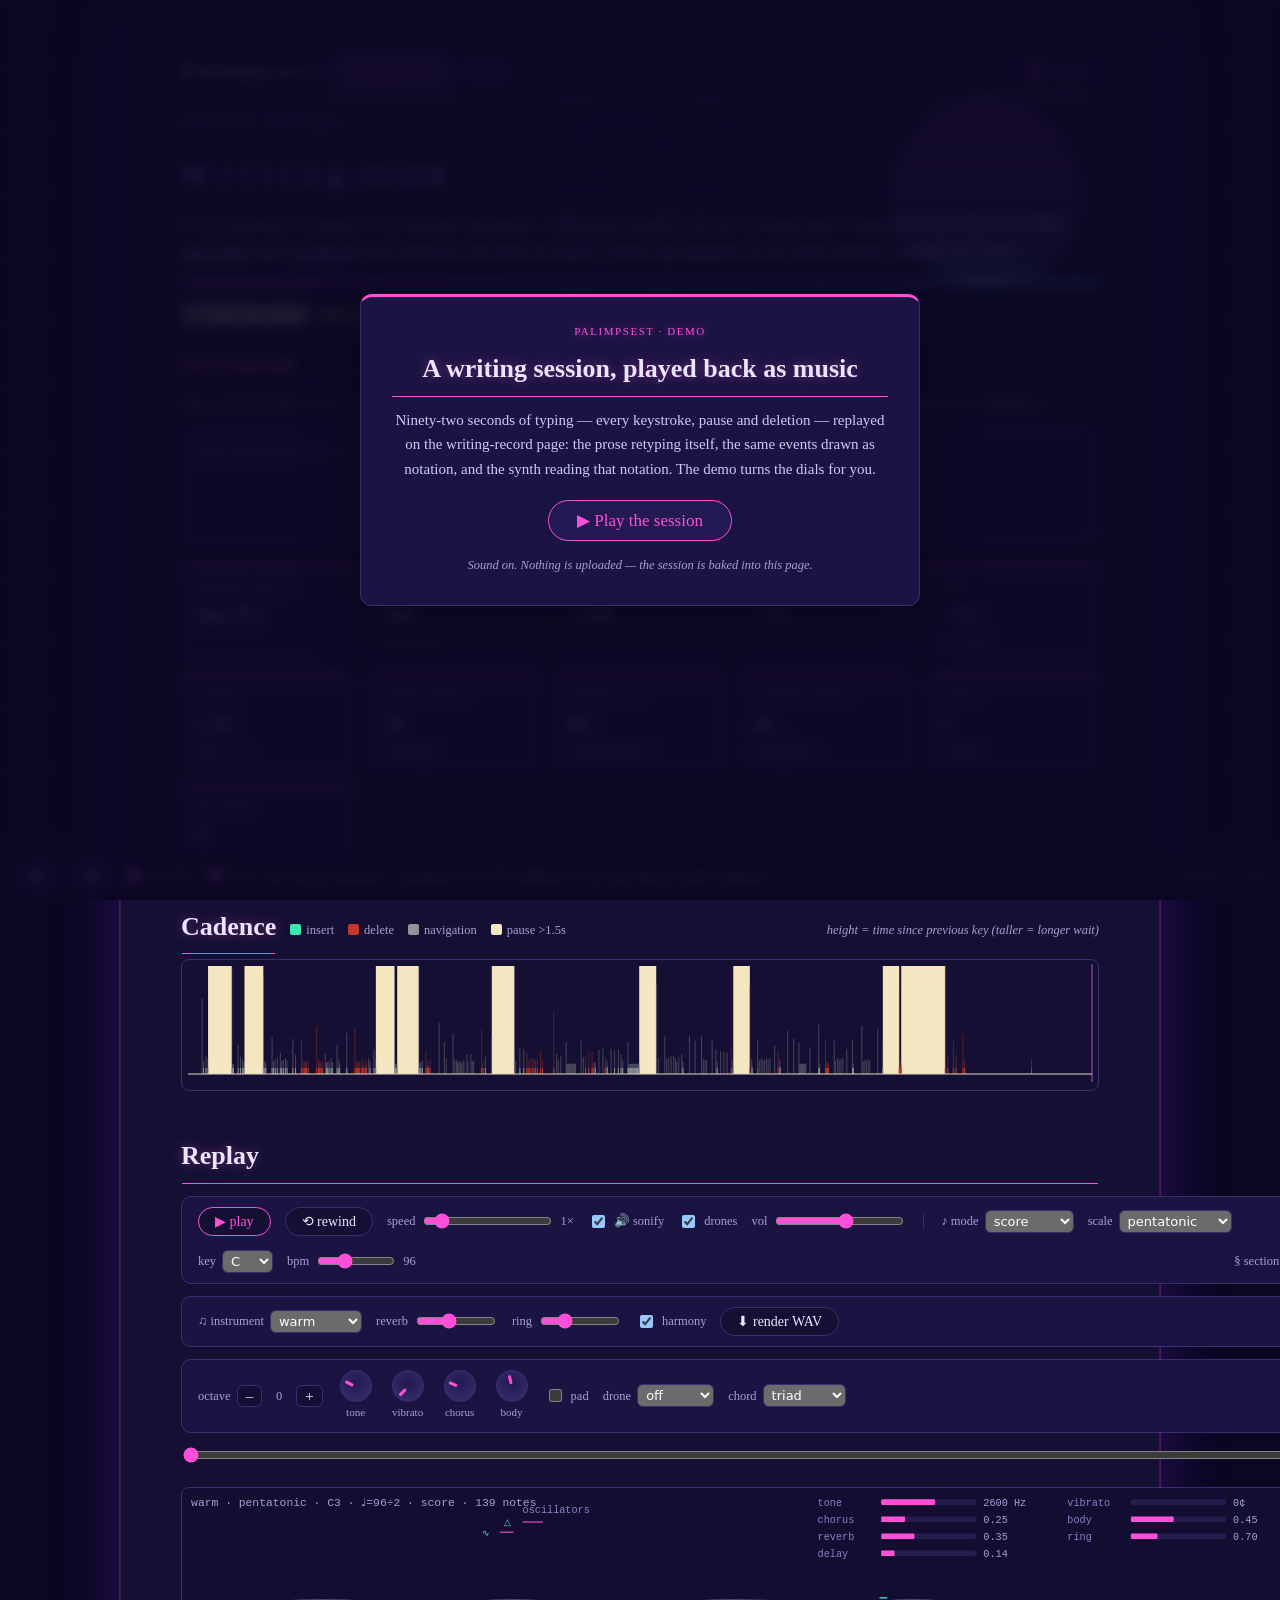
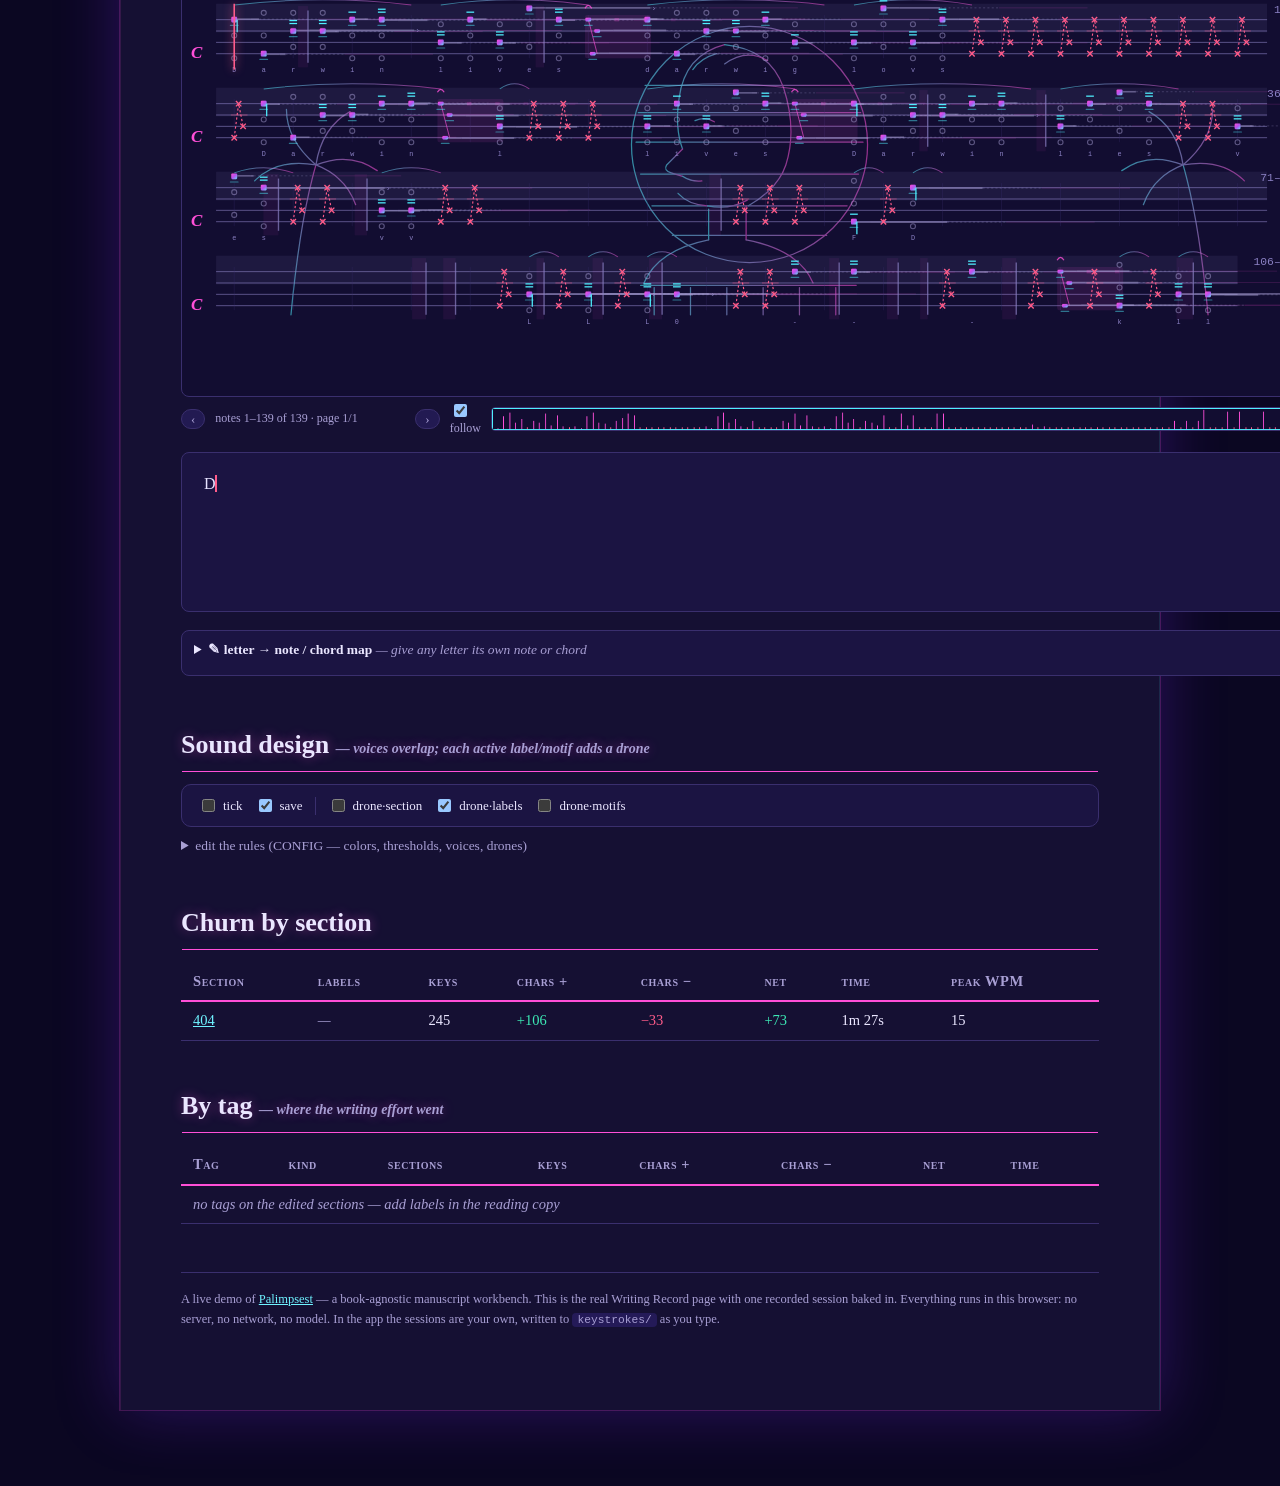
==== commit a96c8b25: "Fix demo recording functionality and improve documentation" ====
--- a/docs/index.html
+++ b/docs/index.html
@@ -529,6 +529,10 @@
 <!-- Demo typing area for user recording -->
 <div id="demo-typing-area" style="margin-top: 16px;">
   <h3>Try it yourself:</h3>
+  <p style="font-size: 14px; color: var(--soft); margin-bottom: 8px;">
+    Type in the box below, then record and download your session. 
+    You can load your downloaded .jsonl file into the full Palimpsest application for playback.
+  </p>
   <textarea id="demo-textarea" placeholder="Type something here to record your own session..." 
             style="width: 100%; height: 120px; font: 16px/1.6 Georgia, serif; 
                    border: 1px solid var(--line); border-radius: 8px; padding: 12px;
@@ -2221,7 +2225,7 @@
   function downloadWAV() {
     if (recordEvents.length === 0) return;
     
-    // Create a simple JSONL file from the recorded events
+    // Create a JSONL file from the recorded events (this is what the demo expects)
     const blob = new Blob([recordEvents.map(e => JSON.stringify(e)).join('\n')], { type: 'application/json' });
     const url = URL.createObjectURL(blob);
     const a = document.createElement('a');
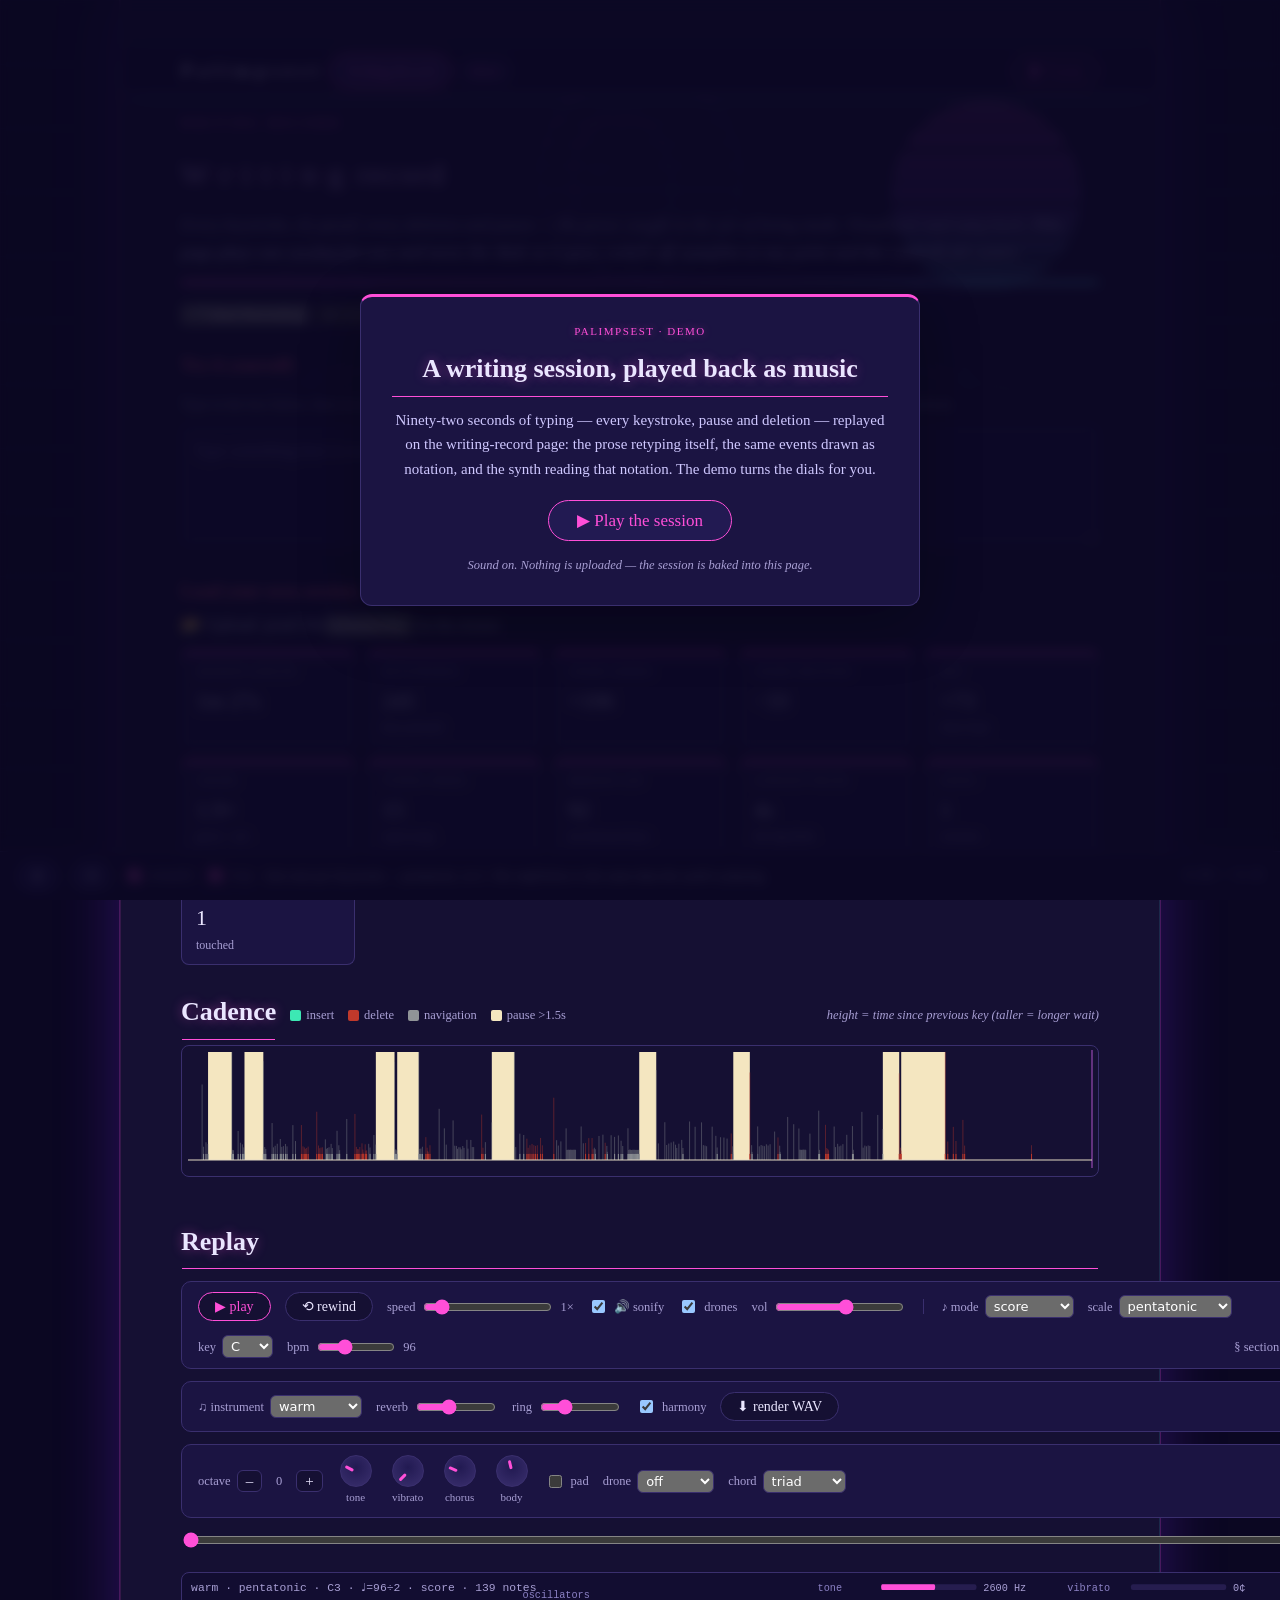
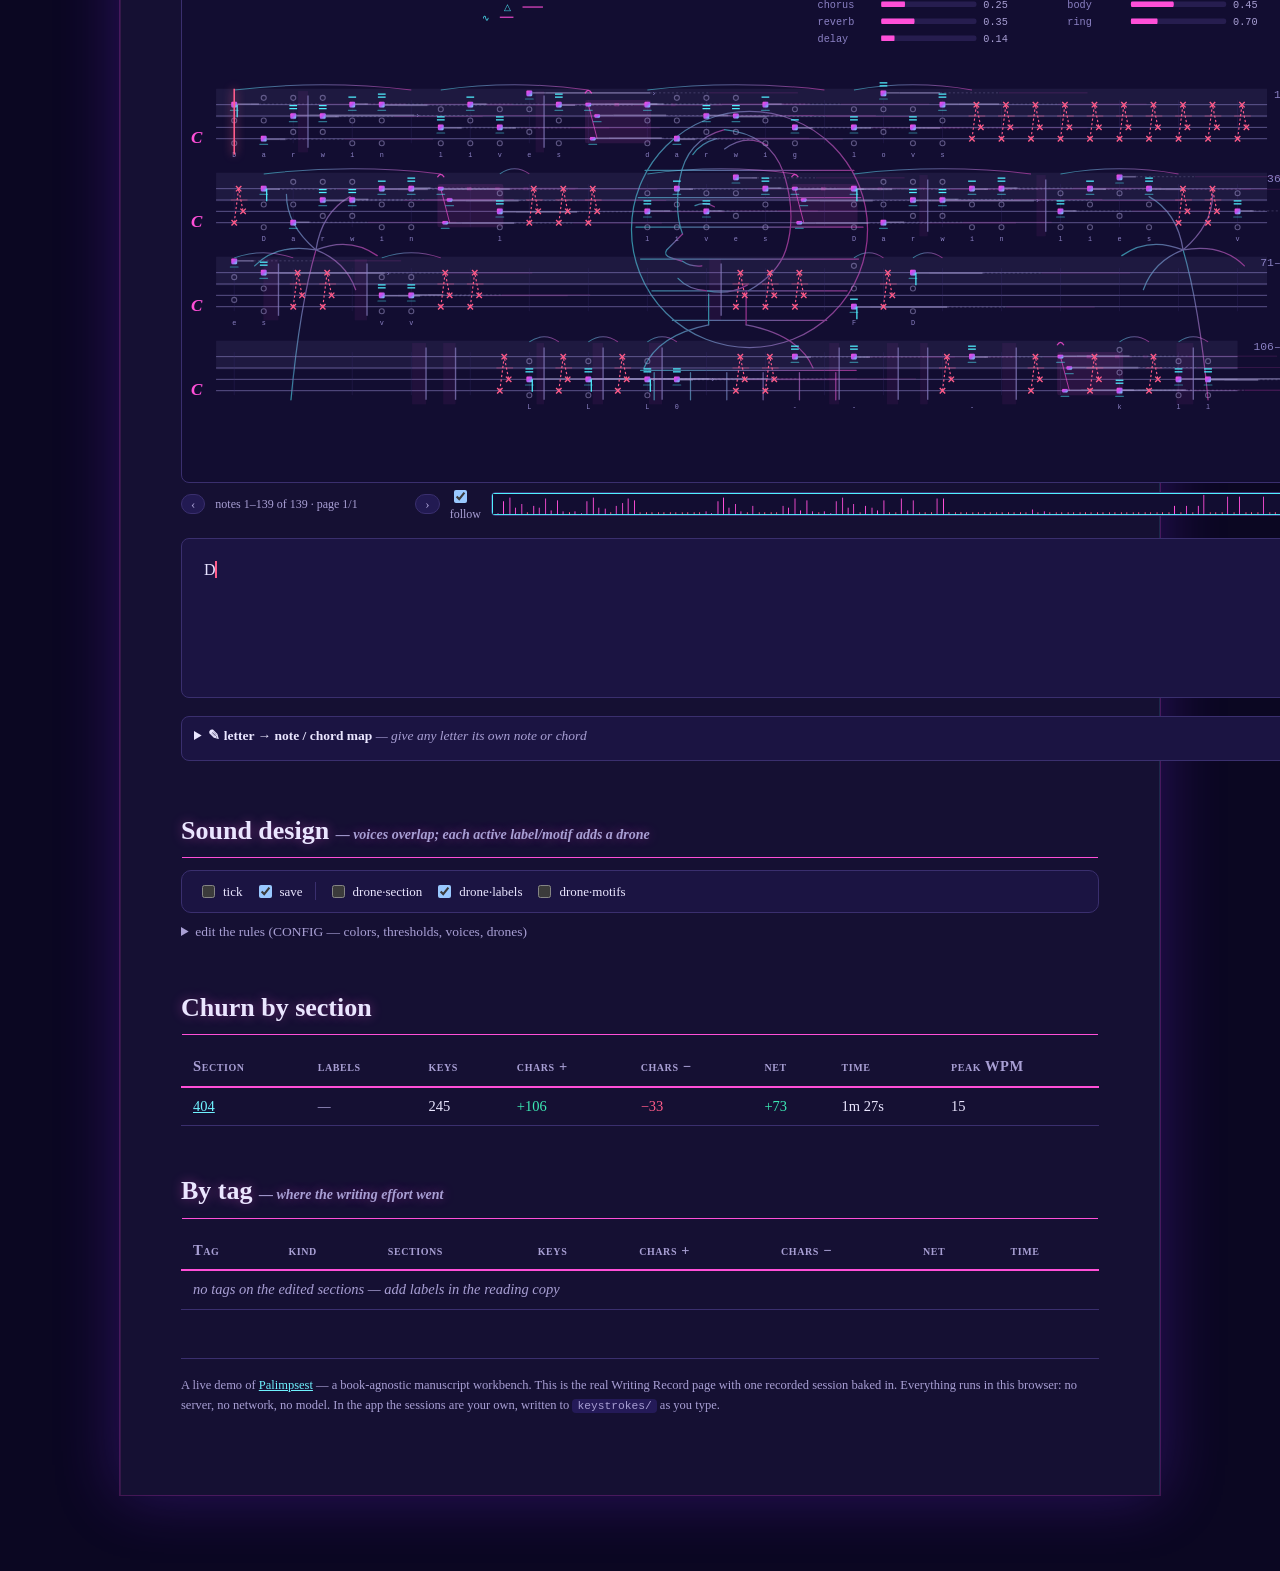
==== commit 8b4ada06: "Add file upload capability for user sessions in demo" ====
--- a/docs/index.html
+++ b/docs/index.html
@@ -531,12 +531,19 @@
   <h3>Try it yourself:</h3>
   <p style="font-size: 14px; color: var(--soft); margin-bottom: 8px;">
     Type in the box below, then record and download your session. 
-    You can load your downloaded .jsonl file into the full Palimpsest application for playback.
+    You can also load your downloaded .jsonl file into this demo for playback.
   </p>
   <textarea id="demo-textarea" placeholder="Type something here to record your own session..." 
             style="width: 100%; height: 120px; font: 16px/1.6 Georgia, serif; 
                    border: 1px solid var(--line); border-radius: 8px; padding: 12px;
                    background: var(--card); color: var(--ink);"></textarea>
+</div>
+
+<!-- File upload for user sessions -->
+<div id="session-upload" style="margin-top: 16px;">
+  <h3>Load your own session:</h3>
+  <label class="file">📂 Upload .jsonl file<input id="session-file" type="file" accept=".jsonl,.ndjson,application/json,text/plain"></label>
+  <span id="upload-status" class="empty"></span>
 </div>
 
 <div id="view" hidden>
@@ -2241,6 +2248,39 @@
   $('record-btn').addEventListener('click', startRecording);
   $('stop-btn').addEventListener('click', stopRecording);
   $('download-wav').addEventListener('click', downloadWAV);
+  
+  // Handle session file uploads
+  $('session-file').addEventListener('change', function(e) {
+    const file = e.target.files[0];
+    if (!file) return;
+    
+    const status = $('upload-status');
+    status.textContent = 'Loading session...';
+    
+    const reader = new FileReader();
+    reader.onload = function(e) {
+      try {
+        const content = e.target.result;
+        const events = content.split('\n').filter(line => line.trim()).map(line => JSON.parse(line));
+        
+        // Clear any existing recording
+        if (recording) {
+          stopRecording();
+        }
+        
+        // Load the session like the demo does
+        ingest(events, { session: 'user-session', source: 'demo' }).then(() => {
+          status.textContent = 'Session loaded successfully!';
+          setTimeout(() => { status.textContent = ''; }, 3000);
+        }).catch(err => {
+          status.textContent = 'Error loading session: ' + err.message;
+        });
+      } catch (err) {
+        status.textContent = 'Error parsing session file: ' + err.message;
+      }
+    };
+    reader.readAsText(file);
+  });
   
   // Initialize recording controls
   $('stop-btn').disabled = true;
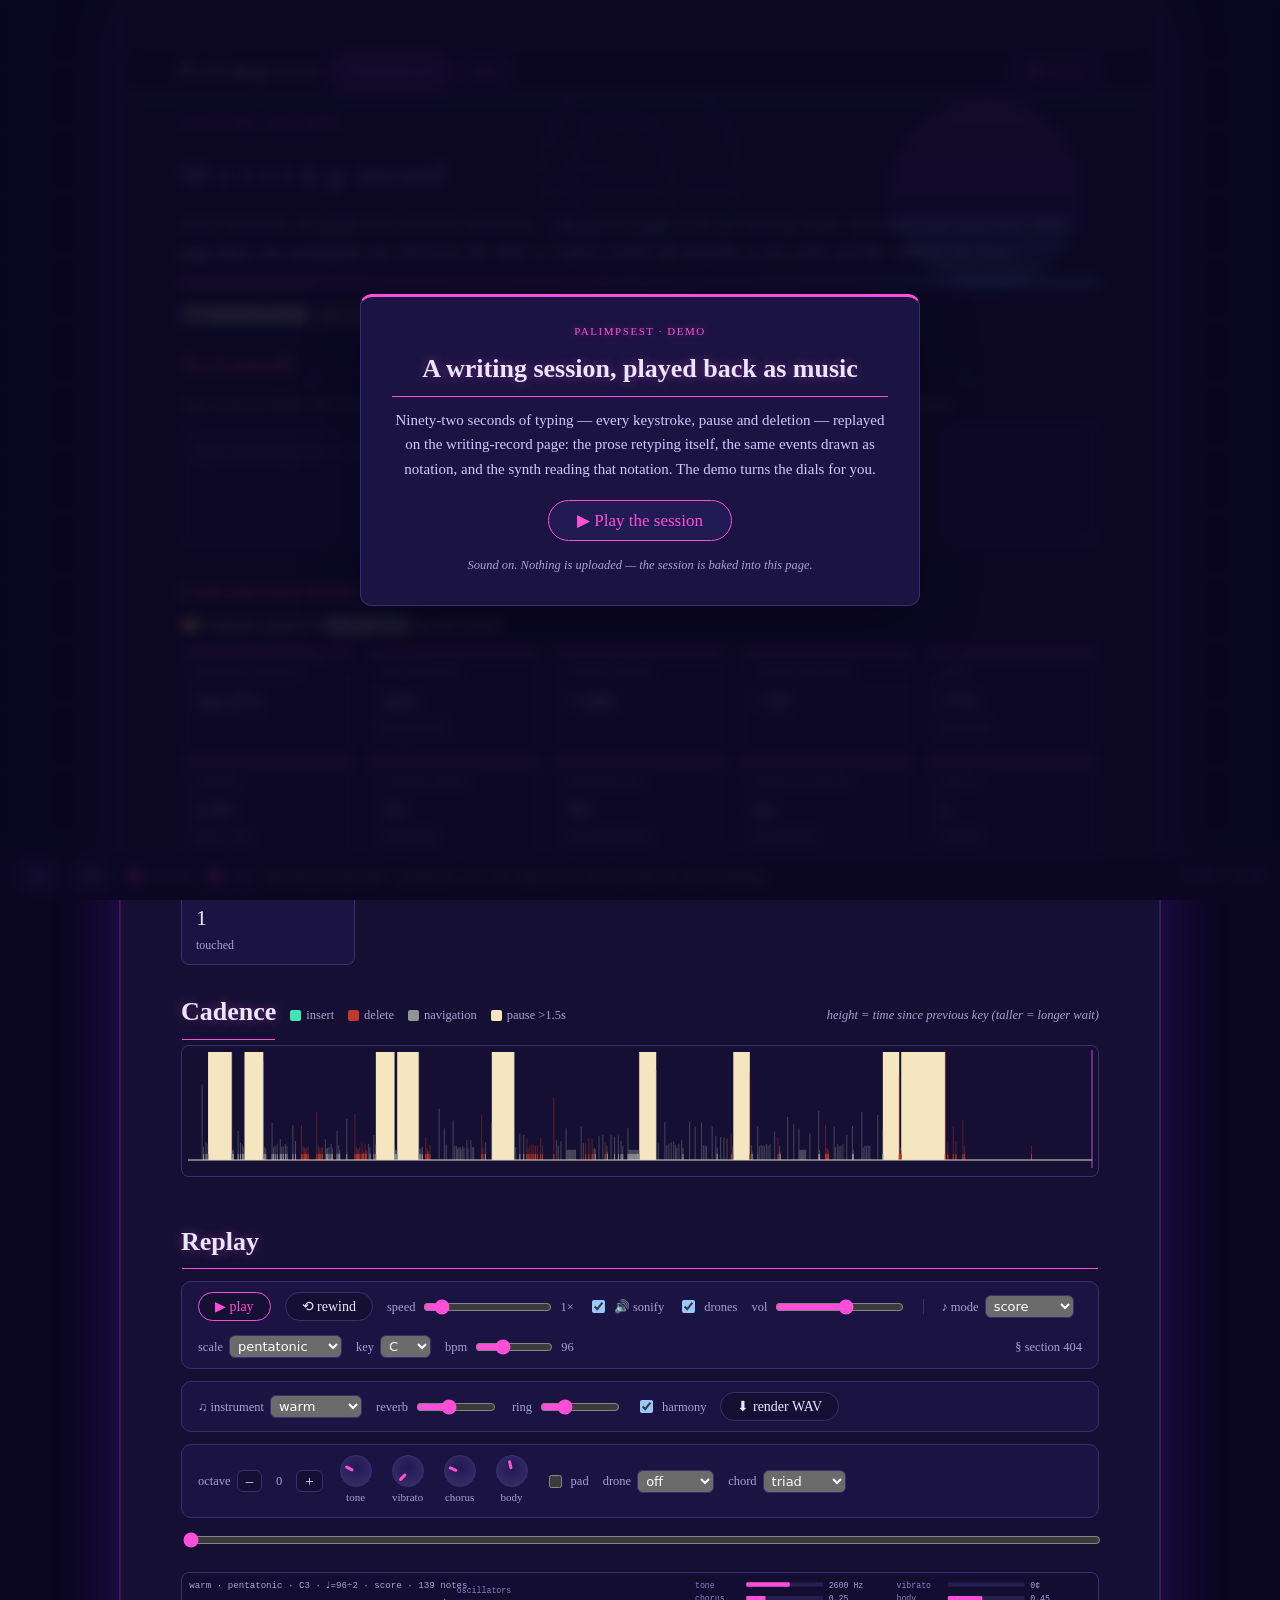
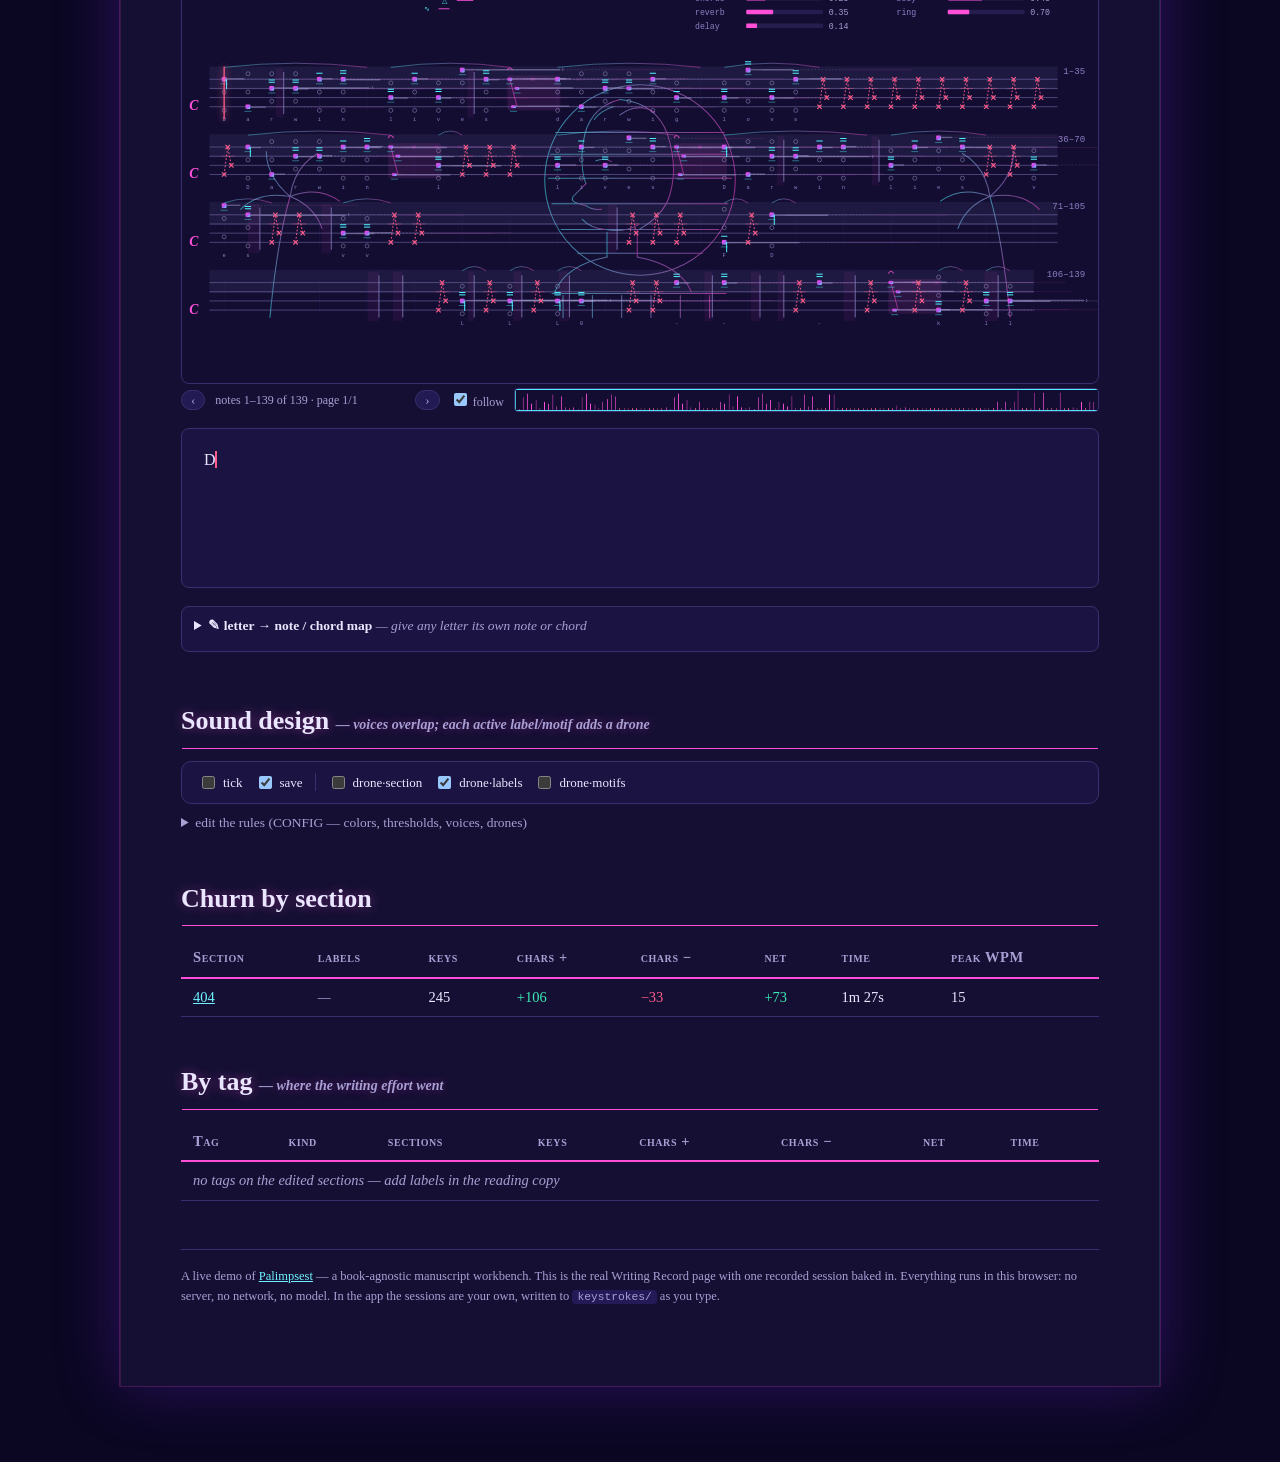
==== commit eb2ff5ed: "Keep the Writing Record replay inside a phone's width The 900px score-map canvas set the replay grid" ====
--- a/docs/index.html
+++ b/docs/index.html
@@ -372,7 +372,7 @@
 .leg{display:inline-flex;align-items:center;gap:5px;font-size:12.5px;color:var(--soft)}
 .leg i{width:11px;height:11px;border-radius:2px;display:inline-block}
 #strip{width:100%;height:132px;border:1px solid var(--line);border-radius:8px;background:var(--paper);display:block}
-.replay{display:grid;grid-template-columns:1fr;gap:12px;margin-top:10px}
+.replay{display:grid;grid-template-columns:minmax(0,1fr);gap:12px;margin-top:10px}   /* minmax: the 900px #scmap must not widen a phone page */
 .rctl{display:flex;flex-wrap:wrap;gap:14px;align-items:center;background:var(--card);
   border:1px solid var(--line);border-radius:10px;padding:10px 16px}
 .rctl button{font:14px Georgia,serif;border:1px solid var(--line);background:var(--paper);
@@ -476,7 +476,7 @@
   color:var(--soft);border-radius:10px;padding:1px 9px;cursor:pointer}
 .scorebar button:hover{border-color:var(--gold);color:var(--gold)}
 #scpos{min-width:190px}
-#scmap{flex:1;height:24px;border:1px solid var(--line);border-radius:4px;background:var(--sunk);cursor:pointer;
+#scmap{flex:1;min-width:0;height:24px;border:1px solid var(--line);border-radius:4px;background:var(--sunk);cursor:pointer;
   display:block;width:auto;margin:0}
 .knob{width:32px;height:32px;border-radius:50%;background:radial-gradient(circle at 50% 38%,var(--field),var(--line));
   border:1px solid var(--line);position:relative;cursor:ns-resize;display:inline-block;vertical-align:middle;touch-action:none}
@@ -521,7 +521,7 @@
   <span id="record-status">Ready to record</span>
   <div id="record-info" style="margin-top: 8px; display: none;">
     <span id="record-duration">00:00</span>
-    <button id="download-wav">⬇ Download WAV</button>
+    <button id="download-jsonl">⬇ Download JSONL</button>
     <button id="download-mp3" disabled>⬇ Download MP3 (coming soon)</button>
   </div>
 </div>
@@ -1050,7 +1050,21 @@
 
 // ---------- audio: layered voices (per-event, overlapping) + sustained drones ----------
 let AC=null;
-function ac(){ if(!AC){ try{AC=new (window.AudioContext||window.webkitAudioContext)();}catch(e){} bus(AC); } return AC; }
+function ac(){ if(!AC){ playbackSession(); try{AC=new (window.AudioContext||window.webkitAudioContext)();}catch(e){} bus(AC); } return AC; }
+// iOS routes Web Audio as "ambient", so the ringer switch on silent mutes it. Asking for
+// the "playback" session (Safari 16.4+) makes it play like a music app; older iOS gets the
+// same effect from a looping silent <audio> element started inside the user's tap.
+function playbackSession(){
+  try{ if(navigator.audioSession){ navigator.audioSession.type='playback'; return; } }catch(e){}
+  if(!/iP(hone|ad|od)/.test(navigator.userAgent) && !(navigator.maxTouchPoints>1 && /Mac/.test(navigator.platform))) return;
+  try{
+    const n=800, b=new DataView(new ArrayBuffer(44+n*2)), s=(o,t)=>{ for(let i=0;i<t.length;i++) b.setUint8(o+i,t.charCodeAt(i)); };
+    s(0,'RIFF'); b.setUint32(4,36+n*2,true); s(8,'WAVEfmt '); b.setUint32(16,16,true); b.setUint16(20,1,true); b.setUint16(22,1,true);
+    b.setUint32(24,8000,true); b.setUint32(28,16000,true); b.setUint16(32,2,true); b.setUint16(34,16,true); s(36,'data'); b.setUint32(40,n*2,true);
+    const el=document.createElement('audio'); el.setAttribute('x-webkit-airplay','deny'); el.loop=true; el.playsInline=true;
+    el.src=URL.createObjectURL(new Blob([b.buffer],{type:'audio/wav'})); el.play().catch(()=>{});
+  }catch(e){}
+}
 
 // ---------- synth engine: master FX bus + instrument presets + playNote ----------
 // A per-context bus (dry + reverb + delay -> master). Cached on ctx._bus so the live
@@ -1435,7 +1449,7 @@
   if(elapsed>=RP.total){ stop(); return; }
   raf=requestAnimationFrame(loop);
 }
-function play(){ if(!RP) return; if(ac()&&ac().state==='suspended') ac().resume();
+function play(){ if(!RP) return; if(ac()&&ac().state!=='running') ac().resume().catch(()=>{});  // iOS can also be 'interrupted'
   RP.playing=true; RP.t0=performance.now(); $('play').textContent='⏸ pause';
   updateDrones(RP.curSect);                                        // start tonic/section drones
   // set RP.i to first unfired step at current base
@@ -2247,7 +2261,7 @@
   // Set up event listeners for recording controls
   $('record-btn').addEventListener('click', startRecording);
   $('stop-btn').addEventListener('click', stopRecording);
-  $('download-wav').addEventListener('click', downloadWAV);
+  $('download-jsonl').addEventListener('click', downloadWAV);
   
   // Handle session file uploads
   $('session-file').addEventListener('change', function(e) {
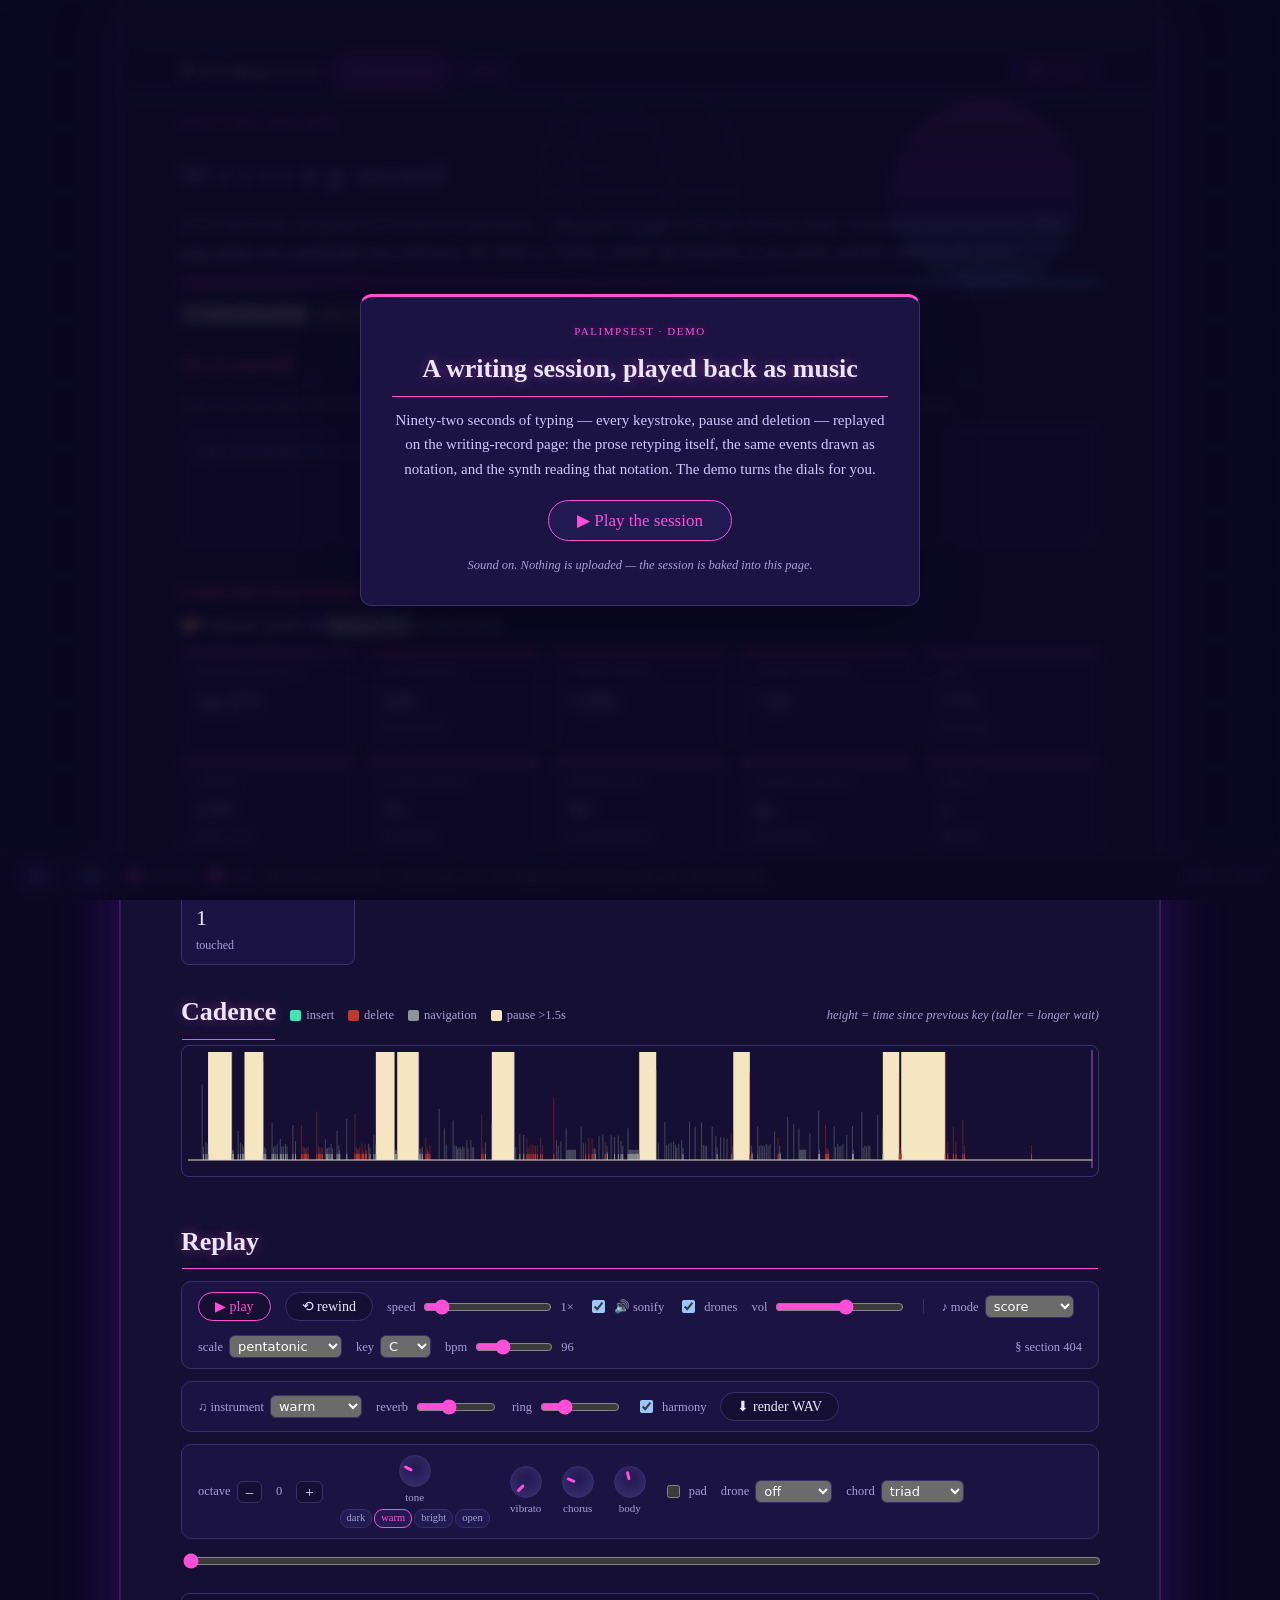
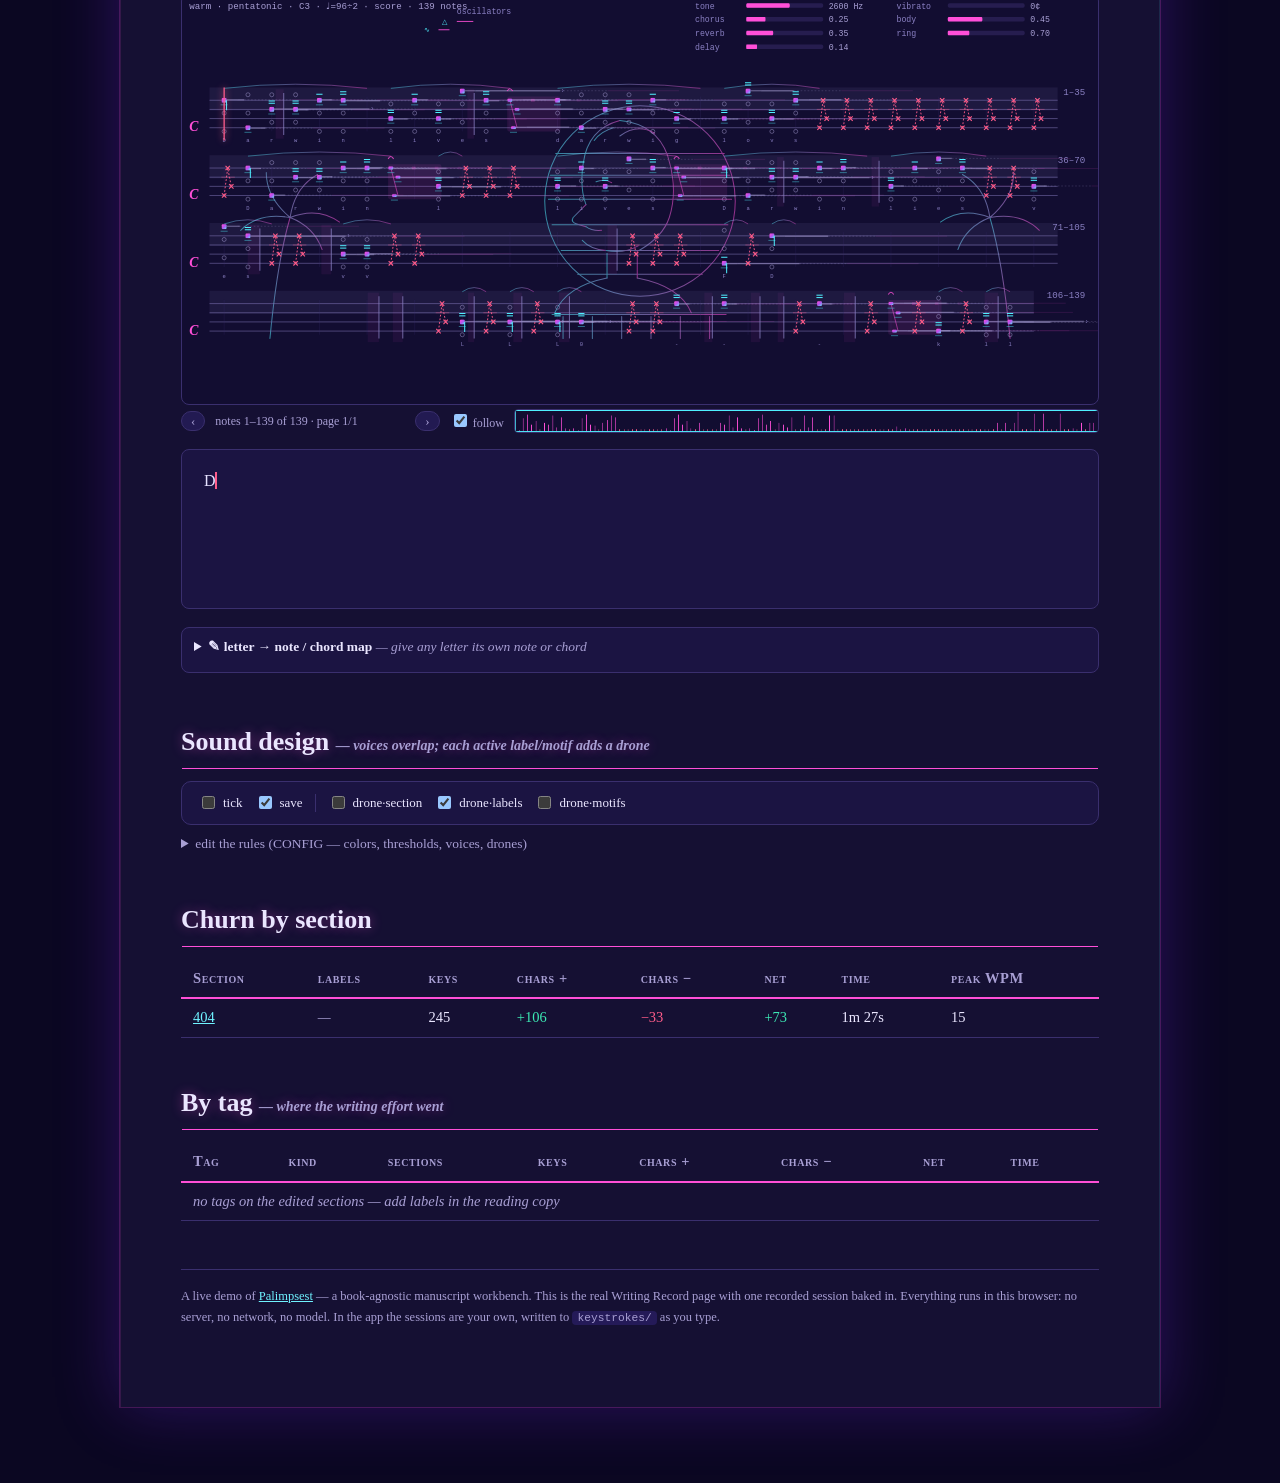
==== commit f4a0e33f: "Writing Record: music that moves as you write, and a tone knob you can tap New CONFIG.music options," ====
--- a/docs/index.html
+++ b/docs/index.html
@@ -388,6 +388,7 @@
 #scrub{width:100%;accent-color:var(--gold)}
 .empty{color:var(--soft);font-style:italic}
 .churn td.pos{color:var(--ok)}.churn td.neg{color:var(--red)}
+@media(max-width:700px){table.churn{display:block;overflow-x:auto}}   /* 8 columns: scroll the table, not the page */
 .lchip{font-size:11px;border:1px solid;border-radius:12px;padding:0 7px;margin:0 3px 0 0;display:inline-block;font-style:italic}
 #voices{display:flex;flex-wrap:wrap;gap:12px;align-items:center;background:var(--card);
   border:1px solid var(--line);border-radius:10px;padding:10px 16px;margin:6px 0}
@@ -443,6 +444,11 @@
 .harm{stroke-width:calc(.5px + var(--harm-gain,0)*1.2px);opacity:calc(.2 + var(--harm-gain,0)*.7)}
 .tonveil{fill:var(--faint);opacity:.10;transform-box:fill-box;transform-origin:top;
   transform:scaleY(calc(1 - var(--tone-frac,1)))}
+.tonveil.tonmove{transform:scaleY(calc(1 - clamp(0, var(--tone-frac,1) + var(--tone-off,0), 1)))}
+.swellmk{fill:none;stroke:var(--gold);stroke-width:.9;opacity:.75}
+.swellnote{opacity:.55}
+.keymk{fill:var(--gold);font:italic 10px Georgia,serif}
+.ltrdel{opacity:.55;text-decoration:line-through}
 .beatgrid{stroke:var(--line);stroke-width:.5;opacity:.5;fill:none}
 .pedal{stroke:var(--accent2);stroke-linecap:round;opacity:var(--drone-on,0);
   stroke-width:calc(.4px + var(--drone,0)*1.6px)}
@@ -483,6 +489,10 @@
 .knob .kdot{position:absolute;left:50%;top:4px;width:3px;height:9px;background:var(--gold);border-radius:2px;
   transform-origin:50% 12px;transform:translateX(-50%) rotate(var(--ang,0deg))}
 .klabel{font-size:11px;color:var(--soft);display:inline-flex;flex-direction:column;align-items:center;gap:2px;margin:0 3px}
+.knob:focus-visible{outline:2px solid var(--gold);outline-offset:2px}
+.kstops{display:flex;gap:2px}
+.kstops button{font:10.5px Georgia,serif;border:1px solid var(--line);background:var(--field);color:var(--soft);border-radius:9px;padding:1px 6px;cursor:pointer;line-height:1.4}
+.kstops button:hover,.kstops button[aria-pressed=true]{border-color:var(--gold);color:var(--gold)}
 .rctl .octbtn{font:15px Georgia,serif;border:1px solid var(--line);background:var(--paper);border-radius:6px;
   padding:0 8px;cursor:pointer;line-height:20px}
 .lmap{margin:6px 0 4px;border:1px solid var(--line);border-radius:8px;padding:4px 12px 10px;background:var(--card)}
@@ -714,8 +724,14 @@
     // climb the scale (a=root, b=2nd, …). deg = scale degree; chord = a CHORD_TYPES name.
     letterMap:{},
     drone:{ mode:"off", gain:0.06 },
+    // the piece moving as it is written — all off here; the studio turns them on.
+    // paragraphKey: semitones the key moves at each new paragraph (7 = up a fifth).
+    // swell: a pause longer than ms holds a soft tonic chord. deleteFall: a run of
+    // backspaces falls through the erased letters instead of one ornament each.
+    paragraphKey:0, deleteFall:false, swell:{ on:false, ms:2000, gain:0.2 },
     classes:{ capsAccent:true, vowelShift:0 },
-    fx:{ reverb:0.4, delay:0.14, delayTime:0.3, delayFeedback:0.3, reverbSeconds:2.6, tone:2600 } },
+    // toneMove: octaves the tone swings with typing speed around the knob (0 = still)
+    fx:{ reverb:0.4, delay:0.14, delayTime:0.3, delayFeedback:0.3, reverbSeconds:2.6, tone:2600, toneMove:0 } },
   sonify: {
     // scale used to voice drones (Hz); label/motif names hash into it
     droneScale: [174.6,196.0,220.0,261.6,293.7,329.6],
@@ -978,14 +994,25 @@
 // (one grid slot per sounding event — inserted char / delete), so the keystrokes become a piece.
 function soundsInScore(e){ return e.type==='input' && (isIns(e) || isDel(e)); }
 function computeSteps(){
-  const M=CONFIG.music||{}, steps=[]; let vt=0;
+  const M=CONFIG.music||{}, SW=M.swell||{}, steps=[]; let vt=0;
+  // a pause longer than swell.ms gets room to be heard: the grid would otherwise
+  // squeeze it into one slot. `long` marks the event the pause came before.
+  const swellMs = SW.on ? Math.max(500, SW.ms||2000) : Infinity;
   if(M.mode==='score'){
     const interval = 60000/(M.bpm||96)/(M.subdiv||2);   // ms per note
-    EV.forEach(e=>{ steps.push({e, vt}); if(soundsInScore(e)) vt+=interval; });
+    let prevT = EV.length?EV[0].t:0;
+    EV.forEach(e=>{
+      const gap=e.t-prevT; prevT=e.t;
+      const st={e, vt};
+      if(gap>swellMs){ st.long=gap; vt+=interval*Math.min(4, 1+Math.floor(Math.log2(gap/swellMs))); st.vt=vt; }
+      steps.push(st); if(soundsInScore(e)) vt+=interval; });
   }else{
     const CAP=CONFIG.replay.gapCapMs; let prevT = EV.length?EV[0].t:0;
-    EV.forEach(e=>{ vt+=Math.min(e.t-prevT, CAP); prevT=e.t; steps.push({e, vt}); });
-  }
+    EV.forEach(e=>{ const gap=e.t-prevT; prevT=e.t;
+      vt+= gap>swellMs ? Math.min(gap, 4000) : Math.min(gap, CAP);
+      const st={e, vt}; if(gap>swellMs) st.long=gap; steps.push(st); });
+  }
+  annotateSteps(steps);
   // note DURATION from real dwell time: gap to the next sounding keystroke (both modes → expressive sustain)
   const sIdx=[]; steps.forEach((s,ix)=>{ if(soundsInScore(s.e)) sIdx.push(ix); });
   for(let k=0;k<sIdx.length;k++){
@@ -993,7 +1020,45 @@
     const gapMs = nxt ? Math.max(40, nxt.e.t - cur.e.t) : 500;
     cur.dur = gapMs/1000;
   }
+  // the step before a long pause carries the swell, so live playback schedules it
+  // from a moment it has already reached, never one in the past
+  let prevS=null, pending=0;
+  steps.forEach(st=>{
+    if(st.long) pending=Math.max(pending, st.long);
+    if(!soundsInScore(st.e)) return;
+    if(pending && prevS) prevS.swell={span:Math.max(0.3,(st.vt-prevS.vt)/1000), gapMs:pending};
+    pending=0; prevS=st;
+  });
   return {steps, total: vt||1};
+}
+// Facts about each step that depend only on the recording, never on a setting, so
+// a settings change never has to recompute them and seeking stays pure:
+//   para      paragraphs begun so far (a blank line counts once)
+//   erased    what a delete removed;  runChars  the backspace run so far, in the
+//             order erased (last 24)
+//   gap       ms since the previous sounding step;  bright  -1..1, fast = bright
+function annotateSteps(steps){
+  const S={text:'', caret:0, sect:null};
+  let para=0, run='', prevT=null, bright=0;
+  steps.forEach(st=>{
+    const e=st.e;
+    if(e.type==='editstart'){ para=0; run=''; }
+    const before=S.text.slice(0, Math.max(0, (typeof e.caret==='number'&&e.caret>0? e.caret-1 : S.caret)));
+    const erased=applyOp(S, e);
+    if(isIns(e)){
+      const d=e.data!=null?e.data:((e.inputType==='insertParagraph'||e.inputType==='insertLineBreak')?'\n':'');
+      if(d.indexOf('\n')>=0 && before.slice(-1)!=='\n' && before.length) para++;
+      run='';
+    }
+    if(isDel(e) && erased){ st.erased=erased; run=(run+[...erased].reverse().join('')).slice(-24); }
+    st.para=para; st.runChars=run;
+    if(soundsInScore(e)){
+      const gap = prevT==null ? 300 : Math.max(1, e.t-prevT); prevT=e.t;
+      const b=Math.max(-1, Math.min(1, 1 - 2*Math.log2(Math.max(1,gap)/120)/Math.log2(1500/120)));
+      bright += (b-bright)*0.3;
+      st.gap=gap; st.bright=bright;
+    }
+  });
 }
 function buildReplay(a){
   const r=computeSteps();
@@ -1016,28 +1081,29 @@
   if(running) play();
 }
 // reconstruct the current section's text by applying ops up to virtual time vt
+// apply one event to S = {text, caret, sect}; returns what a delete removed ('' otherwise)
+function applyOp(S, e){
+  if(e.type==='editstart'){ S.text=e.text0||''; S.caret=S.text.length; S.sect=e.section; return ''; }
+  if(e.type!=='input') return '';
+  const it=e.inputType||'', text=S.text;
+  const c=(typeof e.caret==='number'&&e.caret>=0)?e.caret:null;
+  let erased='';
+  if(it.indexOf('insert')===0){
+    let d = e.data!=null ? e.data : ((it==='insertParagraph'||it==='insertLineBreak')?'\n':'');
+    if(d){ const p=c!=null?Math.max(0,Math.min(c-d.length,text.length)):text.length;
+      S.text=text.slice(0,p)+d+text.slice(p); S.caret=p+d.length; }
+  } else if(it.indexOf('delete')===0){
+    const rem=(typeof e.len==='number')?Math.max(1,text.length-e.len):1;
+    const p=c!=null?Math.max(0,Math.min(c,text.length)):Math.max(0,text.length-rem);
+    erased=text.slice(p,p+rem); S.text=text.slice(0,p)+text.slice(p+rem); S.caret=p;
+  }
+  if(e.section) S.sect=e.section;
+  return erased;
+}
 function stateAt(vtLimit){
-  let text='', caret=0, sect=null, len=0;
-  for(const st of RP.steps){
-    if(st.vt>vtLimit) break;
-    const e=st.e;
-    if(e.type==='editstart'){ text=e.text0||''; caret=text.length; sect=e.section; }
-    else if(e.type==='input'){
-      const it=e.inputType||'';
-      const c=(typeof e.caret==='number'&&e.caret>=0)?e.caret:null;
-      if(it.indexOf('insert')===0){
-        let d = e.data!=null ? e.data : ((it==='insertParagraph'||it==='insertLineBreak')?'\n':'');
-        if(d){ const p=c!=null?Math.max(0,Math.min(c-d.length,text.length)):text.length;
-          text=text.slice(0,p)+d+text.slice(p); caret=p+d.length; }
-      } else if(it.indexOf('delete')===0){
-        const rem=(typeof e.len==='number')?Math.max(1,text.length-e.len):1;
-        const p=c!=null?Math.max(0,Math.min(c,text.length)):Math.max(0,text.length-rem);
-        text=text.slice(0,p)+text.slice(p+rem); caret=p;
-      }
-      if(e.section) sect=e.section;
-    }
-  }
-  return {text, caret, sect};
+  const S={text:'', caret:0, sect:null};
+  for(const st of RP.steps){ if(st.vt>vtLimit) break; applyOp(S, st.e); }
+  return S;
 }
 function applyUpTo(vt){
   const s=stateAt(vt);
@@ -1089,8 +1155,82 @@
   const delay=ctx.createDelay(1.5); delay.delayTime.value=F.delayTime||0.3;
   const fb=ctx.createGain(); fb.gain.value=F.delayFeedback||0.3; delay.connect(fb); fb.connect(delay);
   const delSend=ctx.createGain(); delSend.gain.value=F.delay!=null?F.delay:0.14; delSend.connect(delay); delay.connect(master);
-  ctx._bus={master, revSend, delSend, tone};
+  ctx._bus={master, revSend, delSend, tone, delay, fb};
   return ctx._bus;
+}
+// push the current fx settings into a bus that already exists (a sound change
+// mid-session), so the live synth matches what the WAV render will build fresh
+function syncBus(ctx){
+  if(!ctx || !ctx._bus) return;
+  const F=CONFIG.music.fx||{}, b=ctx._bus;
+  b.tone.frequency.value=F.tone||2600;
+  b.revSend.gain.value=F.reverb!=null?F.reverb:0.4;
+  b.delSend.gain.value=F.delay!=null?F.delay:0.14;
+  b.delay.delayTime.value=F.delayTime||0.3;
+  b.fb.gain.value=F.delayFeedback||0.3;
+}
+
+// ---------- named sounds, and a sound picked from a seed ----------
+// Each is a partial CONFIG.music laid over the defaults. `keys` and `chords` are
+// what a roll may choose from; they are not settings.
+const SOUNDS = {
+  'music box':{ instrument:'musicbox', scale:'pentatonic', transpose:12, bpm:108, fx:{tone:4200},
+                keys:['C3','D3','F3','G3'], chords:['triad','seventh','sus2'] },
+  night:      { instrument:'warm', scale:'minor', bpm:72, fx:{tone:1600}, chorus:0.3, pad:true,
+                keys:['A3','D3','E3','C3'], chords:['triad','seventh','min7'] },
+  chapel:     { instrument:'organ', scale:'dorian', bpm:80, fx:{tone:2400, reverb:0.6},
+                keys:['D3','G3','A3'], chords:['triad','seventh','sus4'] },
+  bells:      { instrument:'bell', scale:'just major', bpm:96, fx:{tone:5200},
+                keys:['G3','C3','F3'], chords:['triad','seventh'] },
+  raga:       { instrument:'reed', scale:'raga yaman', bpm:88, fx:{tone:2200}, harmony:{on:false},
+                keys:['C3','D3'], chords:['triad'] },
+  rain:       { instrument:'pluck', scale:'lydian', bpm:132, fx:{tone:3200, delay:0.25},
+                keys:['E3','A3','D3'], chords:['triad','sus2','quartal'] }
+};
+function deepMerge(base, ...more){
+  more.forEach(o=>Object.keys(o||{}).forEach(k=>{
+    const v=o[k];
+    base[k] = (v && typeof v==='object' && !Array.isArray(v) && base[k] && typeof base[k]==='object')
+      ? deepMerge(Object.assign({}, base[k]), v) : (v && typeof v==='object' ? JSON.parse(JSON.stringify(v)) : v);
+  }));
+  return base;
+}
+// FNV-1a into mulberry32: the same seed always gives the same sequence
+function seeded(str){
+  let h=0x811c9dc5; for(let i=0;i<str.length;i++){ h^=str.charCodeAt(i); h=Math.imul(h,0x01000193)>>>0; }
+  return function(){ h=(h+0x6D2B79F5)>>>0; let t=h; t=Math.imul(t^(t>>>15), t|1);
+    t^=t+Math.imul(t^(t>>>7), t|61); return ((t^(t>>>14))>>>0)/4294967296; };
+}
+function soundMusic(name, extra){
+  const p=Object.assign({}, SOUNDS[name]||SOUNDS['music box']); delete p.keys; delete p.chords;
+  const m=deepMerge(JSON.parse(JSON.stringify(DEFAULTS.music)), extra||{}, p);
+  m.sound=name; return m;
+}
+// A sound for a piece, from its seed (the session id) and roll number. Draws happen
+// in a fixed order; add new ones at the END or every existing roll changes. Only
+// the sound's own neighbourhood is varied, so a roll always sounds like one of them.
+function rollMusic(seed, n, extra){
+  const r=seeded(String(seed)+':'+(n||0)), pick=a=>a[Math.floor(r()*a.length)%a.length];
+  const names=Object.keys(SOUNDS), name=pick(names), S=SOUNDS[name], m=soundMusic(name, extra);
+  const clamp=(v,lo,hi)=>Math.max(lo,Math.min(hi,v)), F=m.fx=m.fx||{};
+  m.rootNote=pick(S.keys);
+  m.bpm=Math.round(clamp((m.bpm||96)*(0.85+0.3*r()), 60, 150));
+  F.tone=Math.round(clamp((F.tone||2600)*Math.pow(2, 0.8*r()-0.4), 1000, 6000)/50)*50;
+  F.reverb=Math.round(clamp((F.reverb!=null?F.reverb:0.4)+0.16*r()-0.08, 0.15, 0.65)*100)/100;
+  (m.vibrato=m.vibrato||{}).depth=Math.round(clamp((m.vibrato.depth||0)+6*r(), 0, 12));
+  m.chorus=Math.round(clamp((m.chorus||0)+0.2*r()-0.1, 0, 0.5)*100)/100;
+  (m.harmony=m.harmony||{}).chordType=pick(S.chords);
+  m.paragraphKey=pick([7,5]);
+  m.roll=n||0;
+  return m;
+}
+// replace every music setting at once (a named sound, a roll, a share link)
+function applyMusic(m){
+  CONFIG.music=m;
+  syncMusicUI(); syncConfigText(); syncBus(AC);
+  if(RP && RP.playing){ stopAllDrones(); refreshDrone(); }
+  if(EV.length && RP) rebuildTiming();
+  if(typeof scoreSync==='function') scoreSync(true);
 }
 // oscillator layers, filter, ADSR, sends per instrument
 const INSTRUMENTS = {
@@ -1183,10 +1323,26 @@
 };
 const NOTE_SEMI = {C:0,'C#':1,D:2,'D#':3,E:4,F:5,'F#':6,G:7,'G#':8,A:9,'A#':10,B:11};
 function scaleLen(S){ return (S&&S.cents)?S.cents.length:S.length; }
+// The key a note sounds in can move by paragraph (music.paragraphKey). Rather than
+// thread a shift through every pitch helper, rootHz() reads KEYSH, which inKey()
+// sets for exactly the length of one call — so the helpers stay pure for callers.
+let KEYSH=0;
+function inKey(sh, fn){ const p=KEYSH; KEYSH=sh||0; try{ return fn(); } finally{ KEYSH=p; } }
+function keyShiftOf(step){                 // semitones, folded into -5..+6 so it never climbs
+  const pk=(CONFIG.music||{}).paragraphKey||0;
+  if(!pk || !step) return 0;
+  let s=(((step.para||0)*pk)%12+12)%12; if(s>6) s-=12;
+  return s;
+}
+function keyName(sh){                      // the tonic's name after a shift, e.g. 'G'
+  const M=CONFIG.music||{}, m=String(M.rootNote||'C3').match(/^([A-G]#?)/);
+  const names=Object.keys(NOTE_SEMI), i=(NOTE_SEMI[m?m[1]:'C']+(sh||0)+120)%12;
+  return names.find(n=>NOTE_SEMI[n]===i);
+}
 function rootHz(){
   const M=CONFIG.music||{}, m=String(M.rootNote||'C3').match(/^([A-G]#?)(-?\d)$/);
   let midi = m ? NOTE_SEMI[m[1]] + 12*(parseInt(m[2])+1) : 48;     // C3 -> MIDI 48
-  midi += (M.transpose||0);                                        // easy octave/semitone shift
+  midi += (M.transpose||0) + KEYSH;                                // octave shift + paragraph key
   return 440*Math.pow(2,(midi-69)/12);
 }
 // map an absolute scale-step (0=root) to a frequency (cents-aware, octave-capped)
@@ -1304,7 +1460,7 @@
   }
   return best;
 }
-function noteEventsFor(e, step){
+function keyNotes(e, step){
   const M=CONFIG.music, H=M.harmony||{}, inst=M.instrument;
   const ch = e.data!=null ? e.data : ((e.inputType==='insertParagraph'||e.inputType==='insertLineBreak')?'\n':'');
   const dur=noteDur(e, step), vel=noteVel(e), i=letterIdx(ch);
@@ -1349,6 +1505,44 @@
   }
   return out;
 }
+// Every step's notes, in the key its paragraph is in. Deletes and pause swells come
+// through here too, so the score, the live synth and the WAV all read one function.
+function noteEventsFor(e, step){
+  const sh=keyShiftOf(step);
+  return inKey(sh, ()=>{
+    const out = isDel(e) ? delNotes(e, step) : keyNotes(e, step);
+    if(step && step.swell && (CONFIG.music.swell||{}).on) out.push(...swellNotes(step));
+    out.forEach(n=>{ n.key=sh; });
+    return out;
+  });
+}
+// a run of backspaces falls through the letters it erased: each one a scale step
+// (or more) below the last, so undoing a word sounds like the word going down
+function delNotes(e, step){
+  const M=CONFIG.music, vel=noteVel(e);
+  if(!M.deleteFall || !step || !step.erased) return ornamentEvents(vel);
+  const n=scaleLen(SCALES[M.scale]||SCALES.pentatonic), chars=[...(step.runChars||'')];
+  const degs=[]; let prev=null;
+  chars.forEach(c=>{
+    let d=degOfChar(c);
+    if(prev==null) d = d==null ? 0 : d;
+    else { if(d==null) d=prev-1; while(d>=prev) d-=n; }
+    d=Math.max(d, -n); degs.push(d); prev=d;
+  });
+  const k=Math.min(4, [...step.erased].length), from=degs.length-k;
+  return degs.slice(from).map((d,j)=>({deg:d, hz:scaleStepFreq(d), dur:0.18, vel:vel*0.5,
+    kind:'fall', inst:M.instrument, ch:chars[from+j], t:j*0.045}));
+}
+// a long pause, held: the tonic chord an octave down on the pad, swelling for as
+// long as the writer was thinking (louder the longer the pause)
+function swellNotes(step){
+  const M=CONFIG.music, SW=M.swell||{}, H=M.harmony||{};
+  const ct=CHORD_TYPES[H.chordType]||CHORD_TYPES.triad, n=scaleLen(SCALES[M.scale]||SCALES.pentatonic);
+  const span=step.swell.span, t=Math.min(0.4, span*0.25);
+  const vel=(SW.gain!=null?SW.gain:0.2)*(0.6+0.4*Math.min(1, Math.log2(step.swell.gapMs/Math.max(500,SW.ms||2000))/3));
+  return chordFreqsOf(0, H.chordType).map((hz,k)=>({deg: ct.steps ? ct.steps[k]-n : null, hz:hz/2,
+    dur:Math.max(0.3, span-t), vel:vel*(k?0.7:1), kind:'swell', inst:'pad', ch:'', t}));
+}
 // backspace -> a soft in-scale descending grace figure (a gentle "undo")
 function ornamentEvents(vel){
   return [5,3,1].map((s,k)=> ({deg:s, hz:scaleStepFreq(s), dur:0.14, vel:(vel||0.5)*0.4,
@@ -1356,20 +1550,35 @@
 }
 // ---------------------------------------------------------------- and how it is played
 // Both are thin: they schedule whatever the pure functions describe.
-function playMelody(e, step, actx, whenArg){
-  const a=actx||ac(); if(!a) return;
-  const when=(whenArg!=null?whenArg:(a.currentTime||0));
-  noteEventsFor(e, step).forEach(n=> playNote(a, n.hz, when+(n.t||0), n.dur, n.vel, n.inst));
-}
-function playOrnament(a, when, vel){
-  if(!a) return;
-  ornamentEvents(vel).forEach(n=> playNote(a, n.hz, when+(n.t||0), n.dur, n.vel, n.inst));
+// The ONE place a step becomes sound — live playback and the WAV render both call
+// it, so they cannot drift apart.
+function scheduleStep(a, st, when, live){
+  if(!a || !st) return;
+  const e=st.e;
+  if(isIns(e) || isDel(e))
+    noteEventsFor(e, st).forEach(n=> playNote(a, n.hz, when+(n.t||0), n.dur, n.vel, n.inst));
+  applyTone(a, st, when, live);
+}
+// typing speed bends the tone around the knob: bursts open it, slow typing closes it.
+// It moves the lowpass's DETUNE, so the knob (and the demo's autopilot) still own
+// its centre frequency.
+function toneCents(st){ return ((CONFIG.music.fx||{}).toneMove||0)*1200*((st&&st.bright)||0); }
+function applyTone(a, st, when, live){
+  const b=bus(a); if(!b || !soundsInScore(st.e) || !((CONFIG.music.fx||{}).toneMove>0)) return;
+  b.tone.detune.setTargetAtTime(toneCents(st), when, 0.18/(live&&RP?RP.speed:1));
+}
+// on play/seek: drop what was scheduled and start from the tone at the playhead
+function seedTone(){
+  const a=AC; if(!a || !a._bus || !RP) return;
+  let c=0; for(const st of RP.steps){ if(st.vt>RP.base) break; if(soundsInScore(st.e)) c=toneCents(st); }
+  const d=a._bus.tone.detune, now=a.currentTime;
+  try{ d.cancelScheduledValues(now); d.setValueAtTime(c, now); }catch(e){}
 }
 function sound(e, step){
   if(!$('sonify').checked) return;
   const ctx=ctxOf(e.section);
-  if(isIns(e)) playMelody(e, step);                                // letters -> the synth
-  else if(isDel(e)) playOrnament(ac(), (ac()&&ac().currentTime)||0, noteVel(e));  // backspace -> ornament
+  const a=ac(); scheduleStep(a, step, (a&&a.currentTime)||0, true);   // letters and deletions -> the synth
+  if(soundsInScore(e)) RP.key=keyShiftOf(step);
   CONFIG.sonify.voices.forEach(v=>{                                // tick and save; letters and deletions go through the synth
     if(!v.on) return;
     if(voiceMatches(v.match,e,ctx)) playVoice(v,e,ctx);
@@ -1388,9 +1597,10 @@
   const t={};
   // tonic pedal — a sustained root (+fifth) in the current key/transpose, always available
   const dm=CONFIG.music.drone||{};
-  if(dm.mode==='tonic'){
-    t['tonic:root']={f:rootHz(), wave:'sine', gain:dm.gain||0.06};
-    t['tonic:fifth']={f:rootHz()*1.5, wave:'sine', gain:(dm.gain||0.06)*0.55};
+  if(dm.mode==='tonic'){                   // follows the paragraph key (RP.key)
+    const sh=(RP&&RP.key)||0, r=inKey(sh, rootHz);
+    t['tonic:root:'+sh]={f:r, wave:'sine', gain:dm.gain||0.06};
+    t['tonic:fifth:'+sh]={f:r*1.5, wave:'sine', gain:(dm.gain||0.06)*0.55};
   }else if(dm.mode==='section'){
     // one sustained tone per section, pitched by where the section sits in the book
     t['sect:pedal']={f:droneFreq('section','',ctx), wave:'sine', gain:dm.gain||0.06};
@@ -1444,13 +1654,15 @@
     }
     moveScoreHead(elapsed);
   }
-  if(RP.curSect!==RP.droneSect){ RP.droneSect=RP.curSect; updateDrones(RP.curSect); }
+  if(RP.curSect!==RP.droneSect || RP.key!==RP.droneKey){ RP.droneSect=RP.curSect; RP.droneKey=RP.key; updateDrones(RP.curSect); }
   $('scrub').value = Math.min(1000, elapsed/RP.total*1000);
   if(elapsed>=RP.total){ stop(); return; }
   raf=requestAnimationFrame(loop);
 }
 function play(){ if(!RP) return; if(ac()&&ac().state!=='running') ac().resume().catch(()=>{});  // iOS can also be 'interrupted'
   RP.playing=true; RP.t0=performance.now(); $('play').textContent='⏸ pause';
+  RP.key=0; for(const st of RP.steps){ if(st.vt>RP.base) break; if(soundsInScore(st.e)) RP.key=keyShiftOf(st); }
+  RP.droneKey=RP.key; seedTone();
   updateDrones(RP.curSect);                                        // start tonic/section drones
   // set RP.i to first unfired step at current base
   RP.i=0; while(RP.i<RP.steps.length && RP.steps[RP.i].vt<=RP.base) RP.i++;
@@ -1535,7 +1747,8 @@
 // skeleton only: no pitch, so this is cheap and safe to call on a bpm drag
 function scoreRetime(){
   let k=0;
-  RP && RP.steps.forEach(st=>{ if(soundsInScore(st.e) && SC.items[k]) SC.items[k++].vt = st.vt; });
+  // re-point the step too: a retime builds new step objects, and the swell lives on them
+  RP && RP.steps.forEach(st=>{ if(soundsInScore(st.e) && SC.items[k]){ SC.items[k].vt = st.vt; SC.items[k++].step = st; } });
 }
 function scoreBuild(){
   SC.items=[]; SC.degs=[];
@@ -1546,14 +1759,16 @@
     if(e.type==='save'){ pendingSave=true; return; }      // hangs off the next note
     if(!soundsInScore(e)) return;
     const gap = prevT==null ? 0 : Math.max(0, e.t - prevT); prevT = e.t;
-    SC.items.push({vt:st.vt, step:st, e, del:isDel(e), pause:gap, save:pendingSave});
+    const key=keyShiftOf(st), last=SC.items[SC.items.length-1];
+    SC.items.push({vt:st.vt, step:st, e, del:isDel(e), pause:gap, save:pendingSave,
+                   key, keyChange: !!last && last.key!==key});
     pendingSave=false;
   });
   // the mini-map wants one degree per item; pitch doesn't depend on tempo, so this
   // is computed here (on load and on pitch-control changes) and never on a retime
   SC.items.forEach(it=>{
     if(it.del){ SC.degs.push(null); return; }
-    const ns=noteEventsFor(it.e, it.step).filter(n=>n.kind!=='harmony'&&n.kind!=='pad');
+    const ns=noteEventsFor(it.e, it.step).filter(n=>n.kind!=='harmony'&&n.kind!=='pad'&&n.kind!=='swell');
     SC.degs.push(ns.length ? ns[0].deg : null);
   });
   scoreLayout();
@@ -1634,16 +1849,23 @@
 
   // --- deletion: a Cage descending arc with X noteheads ---
   if(it.del){
-    const ns=ornamentEvents(noteVel(it.e)), lean=Math.max(1, SC.DX*0.15);
+    const ns=noteEventsFor(it.e, it.step).filter(n=>n.kind!=='swell'), lean=Math.max(1, SC.DX*0.15);
+    swellMarks(it, x, s, under, over);
+    if(!ns.length) return;
     const pts=ns.map((n,j)=>[x+j*lean, yOf(s,posOf(n.deg))]);
     under.push(`<path class="orn" d="M ${pts.map(p=>p[0].toFixed(1)+','+p[1].toFixed(1)).join(' L ')}"/>`);
     pts.forEach(p=>{ over.push(`<line class="ornx" x1="${(p[0]-2.4).toFixed(1)}" y1="${(p[1]-2.4).toFixed(1)}" x2="${(p[0]+2.4).toFixed(1)}" y2="${(p[1]+2.4).toFixed(1)}"/>`);
                      over.push(`<line class="ornx" x1="${(p[0]-2.4).toFixed(1)}" y1="${(p[1]+2.4).toFixed(1)}" x2="${(p[0]+2.4).toFixed(1)}" y2="${(p[1]-2.4).toFixed(1)}"/>`); });
     under.push(`<line class="strike" x1="${(x-3).toFixed(1)}" y1="${yOf(s,4)}" x2="${(x+ns.length*lean).toFixed(1)}" y2="${yOf(s,4)}"/>`);
+    if(tier>=3) ns.forEach((n,j)=>{ if(n.ch) over.push(`<text class="ltr ltrdel" x="${(x+j*lean).toFixed(1)}" y="${(y1+16).toFixed(1)}">${esc2(n.ch)}</text>`); });
     return;
   }
 
-  const notes=noteEventsFor(it.e, it.step);
+  toneVeil(it, x, y0, y1, under);
+  if(it.keyChange && tier>=1)                 // the paragraph moved the key
+    over.push(`<text class="keymk" x="${(x-3).toFixed(1)}" y="${y0-12}">→${esc2(keyName(it.key)||'')}</text>`);
+  swellMarks(it, x, s, under, over);
+  const notes=noteEventsFor(it.e, it.step).filter(n=>n.kind!=='swell');
   // A rest draws no notehead — but it may still carry a divisio, a pause band or a
   // save mark, and those must survive: a pause is usually followed by a space.
   if(!notes.length) return;
@@ -1722,7 +1944,7 @@
   subs.forEach(n=>{
     // a semitone-defined chord (quartal, maj7…) has no integer degree — place it by
     // its frequency instead, or it never gets drawn at all
-    const deg = n.deg!=null ? n.deg : degFromHz(n.hz);
+    const deg = n.deg!=null ? n.deg : inKey(n.key, ()=>degFromHz(n.hz));
     if(deg==null) return;
     // harmony sounds `drop` semitones below where its degree sits, so nudge it down
     const drop=tier>=1 ? ((M.harmony||{}).drop||0)/12*4 : 0;
@@ -1732,7 +1954,7 @@
 
   // --- the note itself ---
   mains.forEach(n=>{
-    const deg = n.deg!=null ? n.deg : degFromHz(n.hz);
+    const deg = n.deg!=null ? n.deg : inKey(n.key, ()=>degFromHz(n.hz));
     if(deg==null) return;
     const p=posOf(deg), y=yOf(s,p), oct=octOf(deg), caps=/[A-Z]/.test(n.ch||'');
     envLine(x, y, n.dur, n.vel);
@@ -1752,6 +1974,23 @@
   });
 }
 
+// a long pause before the next note: a hairpin opening into the held chord, with
+// the pad's hollow squares under it
+function swellMarks(it, x, s, under, over){
+  if(!it.step || !it.step.swell || !((CONFIG.music.swell||{}).on)) return;
+  const y0=staffTop(s), y1=y0+(SC.LINES-1)*SC.STEP*2, xa=x+0.3*SC.DX, xb=x+SC.DX-1, ym=y1+9;
+  under.push(`<path class="swellmk" d="M ${xb.toFixed(1)},${ym-3} L ${xa.toFixed(1)},${ym} L ${xb.toFixed(1)},${ym+3}"/>`);
+  noteEventsFor(it.e, it.step).filter(n=>n.kind==='swell' && n.deg!=null).forEach(n=>{
+    const y=yOf(s,posOf(n.deg));
+    over.push(`<rect class="padnote swellnote" x="${(xa+1).toFixed(1)}" y="${(y-2).toFixed(1)}" width="4" height="4"/>`); });
+}
+// with typing speed moving the tone, each note carries its own veil: the knob's
+// centre is the CSS var (--tone-frac), this step's bend is baked in (--tone-off)
+function toneVeil(it, x, y0, y1, under){
+  if(!(((CONFIG.music.fx||{}).toneMove||0)>0) || !it.step) return;
+  const off=toneCents(it.step)/1200/Math.log2(8000/600);
+  under.push(`<rect class="tonveil tonmove" x="${(x-SC.DX/2).toFixed(1)}" y="${y0-14}" width="${SC.DX.toFixed(1)}" height="${(y1-y0)+28}" style="--tone-off:${off.toFixed(3)}"/>`);
+}
 // a sine drawn as a polyline; depth is applied by CSS (scaleY of --vib) so the knob
 // costs nothing to turn
 function vibPath(x0, y, len, pps){
@@ -1778,7 +2017,7 @@
     $('scpos').textContent='no score yet'; drawHeader(); return;
   }
   const start=SC.page*SC.perPage, under=[], over=[];
-  const clefName=String(M.rootNote||'C3').replace(/-?\d+$/,'');
+  const clefRoot=String(M.rootNote||'C3').replace(/-?\d+$/,'');
   const oct=Math.round((M.transpose||0)/12);
   for(let s=0; s<SC.SYSTEMS; s++){
     const from=start+s*SC.perSys, slice=SC.items.slice(from, from+SC.perSys);
@@ -1791,8 +2030,10 @@
       under.push(`<line class="staffline" x1="${SC.PAD-16}" y1="${y}" x2="${xEnd.toFixed(1)}" y2="${y}"/>`);
     }
     // tone: a veil over the upper register. --tone-frac scales it away as you open up
-    under.push(`<rect class="tonveil" x="${SC.PAD-16}" y="${y0-14}" width="${(xEnd-SC.PAD+16).toFixed(1)}" height="${(y1-y0)+28}"/>`);
-    // the clef tells the truth about the key, and the octave shift
+    if(!(((M.fx||{}).toneMove||0)>0))       // otherwise each note draws its own (toneVeil)
+      under.push(`<rect class="tonveil" x="${SC.PAD-16}" y="${y0-14}" width="${(xEnd-SC.PAD+16).toFixed(1)}" height="${(y1-y0)+28}"/>`);
+    // the clef tells the truth about the key (as this system begins), and the octave shift
+    const clefName = slice[0].key ? keyName(slice[0].key) : clefRoot;
     over.push(`<text class="clef" x="${SC.PAD-38}" y="${y1+4}">${esc2(clefName)}${oct?`<tspan class="clefoct" dy="-6">${oct>0?'+':''}${oct}</tspan>`:''}</text>`);
     over.push(`<text class="syslabel" x="${SC.W-14}" y="${y0-6}" text-anchor="end">${from+1}–${from+slice.length}</text>`);
     // beat grid: only meaningful on the quantized grid, so score mode only
@@ -1889,7 +2130,8 @@
 function pitchKey(){
   const M=CONFIG.music||{}, H=M.harmony||{}, C=M.classes||{};
   return JSON.stringify([M.scale,M.rootNote,M.transpose,M.octaves,M.pad,M.letterMap,
-                         H.on,H.cadence,H.chordType,H.drop,H.gain,C.vowelShift,C.capsAccent]);
+                         H.on,H.cadence,H.chordType,H.drop,H.gain,C.vowelShift,C.capsAccent,
+                         M.paragraphKey,M.deleteFall,M.swell]);
 }
 // The cheapest channel: every global parameter as a CSS custom property on the
 // <svg>. Marks are drawn once at full size and then scaled/faded by these, so a
@@ -1921,7 +2163,7 @@
 // What changes the ONSETS. Re-times the piece; the most expensive.
 function timeKey(){
   const M=CONFIG.music||{};
-  return JSON.stringify([M.mode,M.bpm,M.subdiv,(CONFIG.replay||{}).gapCapMs]);
+  return JSON.stringify([M.mode,M.bpm,M.subdiv,(CONFIG.replay||{}).gapCapMs,(M.swell||{}).on,(M.swell||{}).ms]);
 }
 // What changes the INK but never a notehead's position — so it only needs a redraw,
 // not a rebuild. (noteLen and velocity belong here, not in pitchKey: they change how
@@ -2030,8 +2272,7 @@
     const OAC = window.OfflineAudioContext||window.webkitOfflineAudioContext;
     const octx = new OAC(2, Math.max(1,Math.ceil(secs*rate)), rate);
     bus(octx);
-    RP.steps.forEach(st=>{ if(isIns(st.e)) playMelody(st.e, st, octx, st.vt/1000);
-                           else if(isDel(st.e)) playOrnament(octx, st.vt/1000, noteVel(st.e)); });
+    RP.steps.forEach(st=> scheduleStep(octx, st, st.vt/1000));
     const rendered = await octx.startRendering();
     const blob = encodeWAV(rendered);
     const a=document.createElement('a'); a.href=URL.createObjectURL(blob);
@@ -2044,19 +2285,57 @@
 function makeKnob(el, opts){
   if(!el) return {set:()=>{}};
   el.innerHTML='<span class="kdot"></span>'; let val=opts.value;
-  function render(){ const f=(val-opts.min)/(opts.max-opts.min); el.style.setProperty('--ang',(-135+f*270)+'deg'); el.title=(opts.fmt?opts.fmt(val):(''+val)); }
-  render();
-  let sy=0, sv=0, drag=false;
-  el.addEventListener('pointerdown',e=>{ drag=true; sy=e.clientY; sv=val; try{el.setPointerCapture(e.pointerId);}catch(_){} e.preventDefault(); });
-  el.addEventListener('pointermove',e=>{ if(!drag) return; let v=sv+(sy-e.clientY)/140*(opts.max-opts.min); v=Math.max(opts.min,Math.min(opts.max,v)); if(opts.step) v=Math.round(v/opts.step)*opts.step; val=v; render(); opts.onInput(val);
+  const span=opts.max-opts.min, keyStep=opts.keyStep||span/40;
+  el.tabIndex=0; el.setAttribute('role','slider');
+  if(opts.label) el.setAttribute('aria-label', opts.label);
+  el.setAttribute('aria-valuemin', opts.min); el.setAttribute('aria-valuemax', opts.max);
+  function render(){ const f=(val-opts.min)/span; el.style.setProperty('--ang',(-135+f*270)+'deg');
+    const txt=opts.fmt?opts.fmt(val):(''+val); el.title=txt;
+    el.setAttribute('aria-valuenow', val); el.setAttribute('aria-valuetext', txt);
+    if(stops) stops.querySelectorAll('button').forEach(b=>b.setAttribute('aria-pressed', +b.dataset.v===val?'true':'false')); }
+  // every way of changing the value — drag, tap, keys, wheel, a stop — comes here
+  function commit(v){
+    v=Math.max(opts.min,Math.min(opts.max,v)); if(opts.step) v=Math.round(v/opts.step)*opts.step;
+    val=v; render(); opts.onInput(val);
     // A knob is a <span>, not a form control, so it emits nothing on its own and the
     // delegated listener on .replay would never hear it. One bubbling event wires up
     // every knob, including any added later.
-    el.dispatchEvent(new Event('input',{bubbles:true})); });
-  const endDrag=e=>{ drag=false; try{ if(e&&e.pointerId!=null) el.releasePointerCapture(e.pointerId); }catch(_){} };
-  el.addEventListener('pointerup', endDrag);
+    el.dispatchEvent(new Event('input',{bubbles:true}));
+  }
+  // labelled stops jump straight to a value, without sweeping through the ones between
+  let stops=null;
+  if(opts.stops && el.parentNode){
+    stops=document.createElement('span'); stops.className='kstops';
+    opts.stops.forEach(([label,v])=>{ const b=document.createElement('button'); b.type='button';
+      b.textContent=label; b.dataset.v=v; b.addEventListener('click', ()=>commit(v)); stops.appendChild(b); });
+    el.parentNode.appendChild(stops);
+  }
+  render();
+  // drag up/down to sweep; a TAP sets the value at that point on the arc
+  let sy=0, sx=0, sv=0, t0=0, drag=false, moved=false;
+  el.addEventListener('pointerdown',e=>{ drag=true; moved=false; sy=e.clientY; sx=e.clientX; sv=val; t0=performance.now();
+    try{el.setPointerCapture(e.pointerId);}catch(_){} e.preventDefault(); el.focus({preventScroll:true}); });
+  el.addEventListener('pointermove',e=>{ if(!drag) return;
+    if(!moved && Math.hypot(e.clientX-sx, e.clientY-sy)<4) return;
+    moved=true; commit(sv+(sy-e.clientY)/140*span); });
+  const endDrag=e=>{ if(!drag) return; drag=false;
+    try{ if(e&&e.pointerId!=null) el.releasePointerCapture(e.pointerId); }catch(_){} };
+  el.addEventListener('pointerup', e=>{
+    if(drag && !moved && performance.now()-t0<350){
+      const r=el.getBoundingClientRect(), dx=e.clientX-(r.left+r.width/2), dy=e.clientY-(r.top+r.height/2);
+      const ang=Math.max(-135, Math.min(135, Math.atan2(dx, -dy)*180/Math.PI));
+      commit(opts.min+(ang+135)/270*span);
+    }
+    endDrag(e); });
   el.addEventListener('pointercancel', endDrag);          // a drag that leaves the window
   el.addEventListener('lostpointercapture', endDrag);     // …or loses capture mid-gesture
+  el.addEventListener('keydown', e=>{
+    const k=e.key, big=keyStep*5;
+    const to = k==='ArrowUp'||k==='ArrowRight' ? val+keyStep : k==='ArrowDown'||k==='ArrowLeft' ? val-keyStep
+             : k==='PageUp' ? val+big : k==='PageDown' ? val-big : k==='Home' ? opts.min : k==='End' ? opts.max : null;
+    if(to==null) return; e.preventDefault(); commit(to); });
+  el.addEventListener('wheel', e=>{ e.preventDefault(); commit(val+(e.deltaY<0?keyStep:-keyStep)); }, {passive:false});
+  // set() is silent on purpose: the demo autopilot moves knobs without "touching" them
   return { set:v=>{ val=v; render(); } };
 }
 const KNOBS={};
@@ -2123,10 +2402,11 @@
   const mi=$('minst'); if(mi) Object.keys(INSTRUMENTS).forEach(k=>{ const o=document.createElement('option'); o.value=k; o.textContent=k; mi.appendChild(o); });
   const mc=$('mchord'); if(mc) Object.keys(CHORD_TYPES).forEach(k=>{ const o=document.createElement('option'); o.value=k; o.textContent=k; mc.appendChild(o); });
   const F=CONFIG.music.fx||{}, V=CONFIG.music.vibrato||{};
-  KNOBS.tone=makeKnob($('ktone'),{min:600,max:8000,step:50,value:F.tone||2600, fmt:v=>Math.round(v)+'Hz', onInput:v=>{ (CONFIG.music.fx=CONFIG.music.fx||{}).tone=v; if(AC&&AC._bus) AC._bus.tone.frequency.value=v; syncConfigText(); }});
-  KNOBS.vib=makeKnob($('kvib'),{min:0,max:30,step:1,value:V.depth||0, fmt:v=>v+'c', onInput:v=>{ (CONFIG.music.vibrato=CONFIG.music.vibrato||{}).depth=v; syncConfigText(); }});
-  KNOBS.chor=makeKnob($('kchor'),{min:0,max:1,step:0.02,value:CONFIG.music.chorus||0, fmt:v=>v.toFixed(2), onInput:v=>{ CONFIG.music.chorus=v; syncConfigText(); }});
-  KNOBS.sub=makeKnob($('ksub'),{min:0,max:1,step:0.02,value:CONFIG.music.sub||0, fmt:v=>v.toFixed(2), onInput:v=>{ CONFIG.music.sub=v; syncConfigText(); }});
+  KNOBS.tone=makeKnob($('ktone'),{min:600,max:8000,step:50,value:F.tone||2600, fmt:v=>Math.round(v)+'Hz', label:'tone', keyStep:200,
+    stops:[['dark',1200],['warm',2600],['bright',4800],['open',7600]], onInput:v=>{ (CONFIG.music.fx=CONFIG.music.fx||{}).tone=v; if(AC&&AC._bus) AC._bus.tone.frequency.value=v; syncConfigText(); }});
+  KNOBS.vib=makeKnob($('kvib'),{label:'vibrato', min:0,max:30,step:1,value:V.depth||0, fmt:v=>v+'c', onInput:v=>{ (CONFIG.music.vibrato=CONFIG.music.vibrato||{}).depth=v; syncConfigText(); }});
+  KNOBS.chor=makeKnob($('kchor'),{label:'chorus', min:0,max:1,step:0.02,value:CONFIG.music.chorus||0, fmt:v=>v.toFixed(2), onInput:v=>{ CONFIG.music.chorus=v; syncConfigText(); }});
+  KNOBS.sub=makeKnob($('ksub'),{label:'body', min:0,max:1,step:0.02,value:CONFIG.music.sub||0, fmt:v=>v.toFixed(2), onInput:v=>{ CONFIG.music.sub=v; syncConfigText(); }});
   // letter → note/chord map editor
   lmDegOptions($('lmdeg')); lmChordOptions($('lmchord')); lmDegOptions($('lmgdeg')); lmChordOptions($('lmgchord'));
   $('lmdeg') && $('lmdeg').addEventListener('change', ()=>{ setLetter(LMSEL, $('lmdeg').value, $('lmchord').value); renderLetterMap(); });
